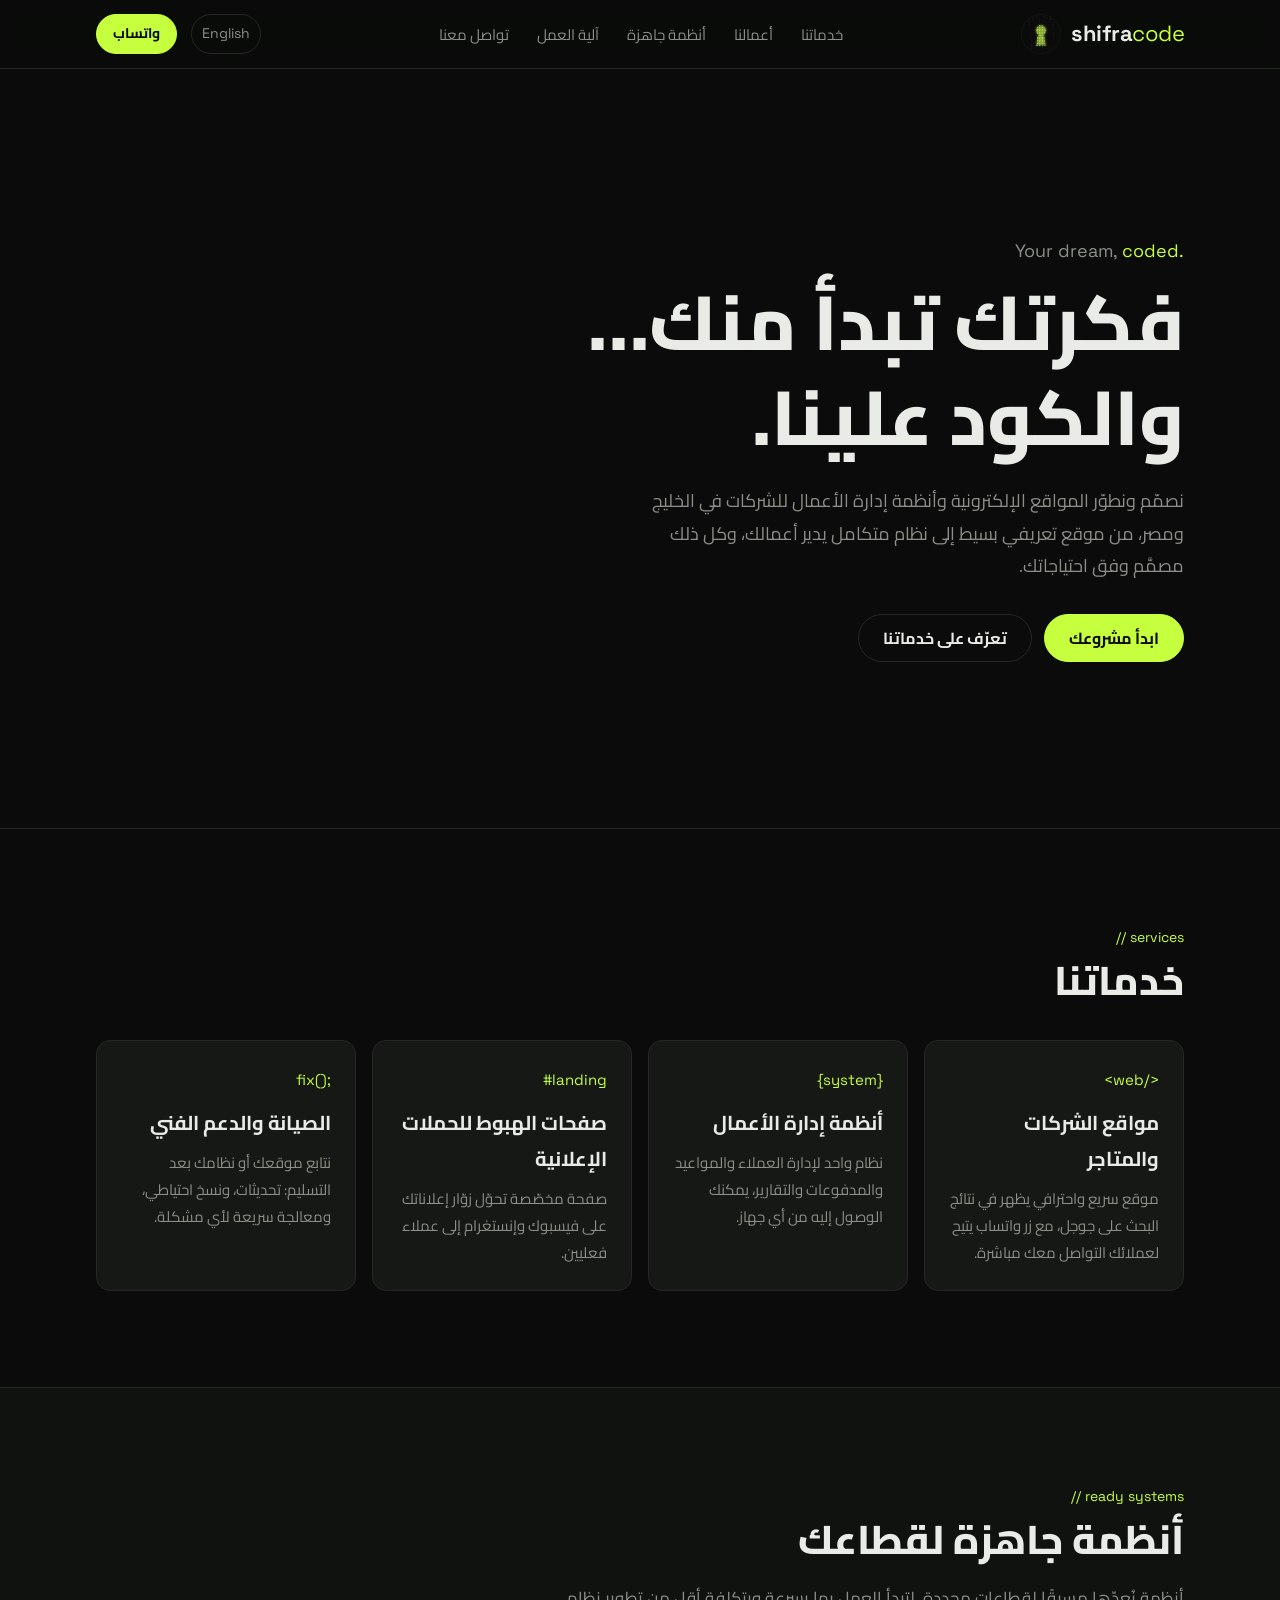
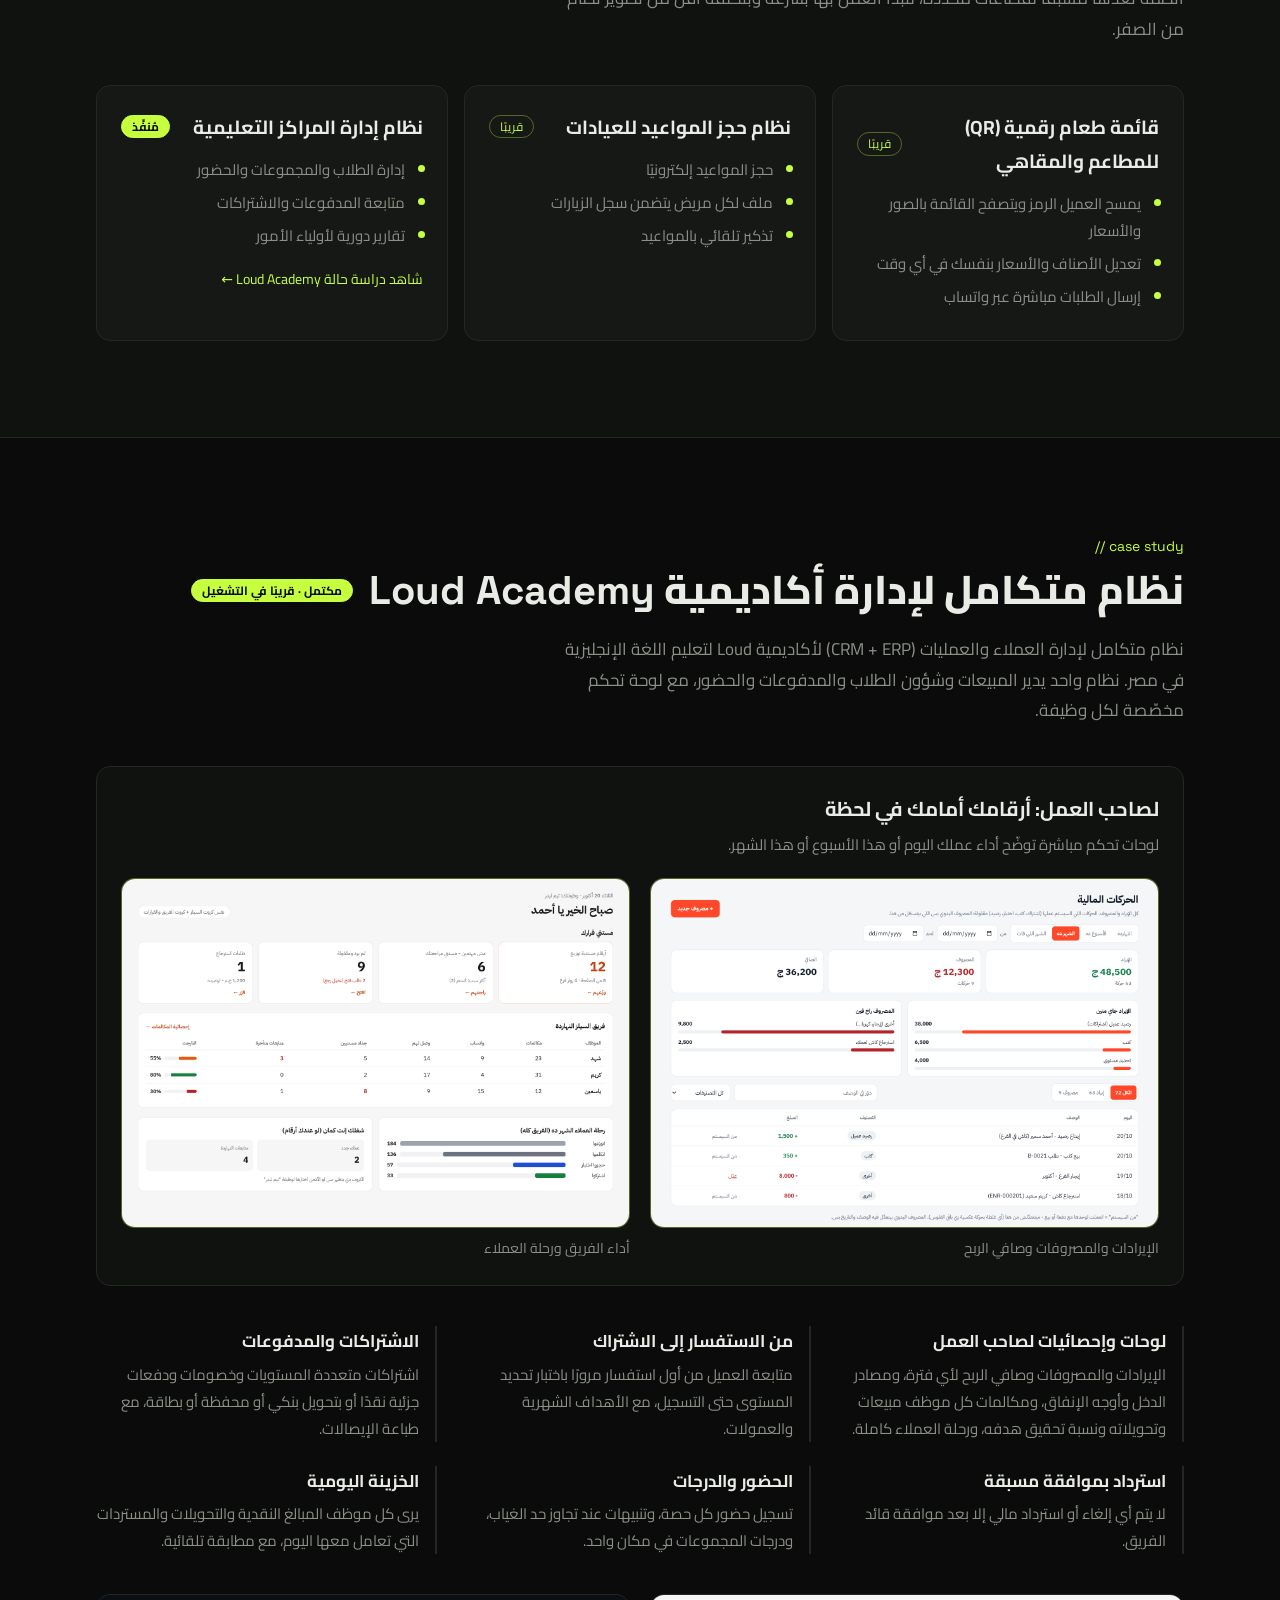
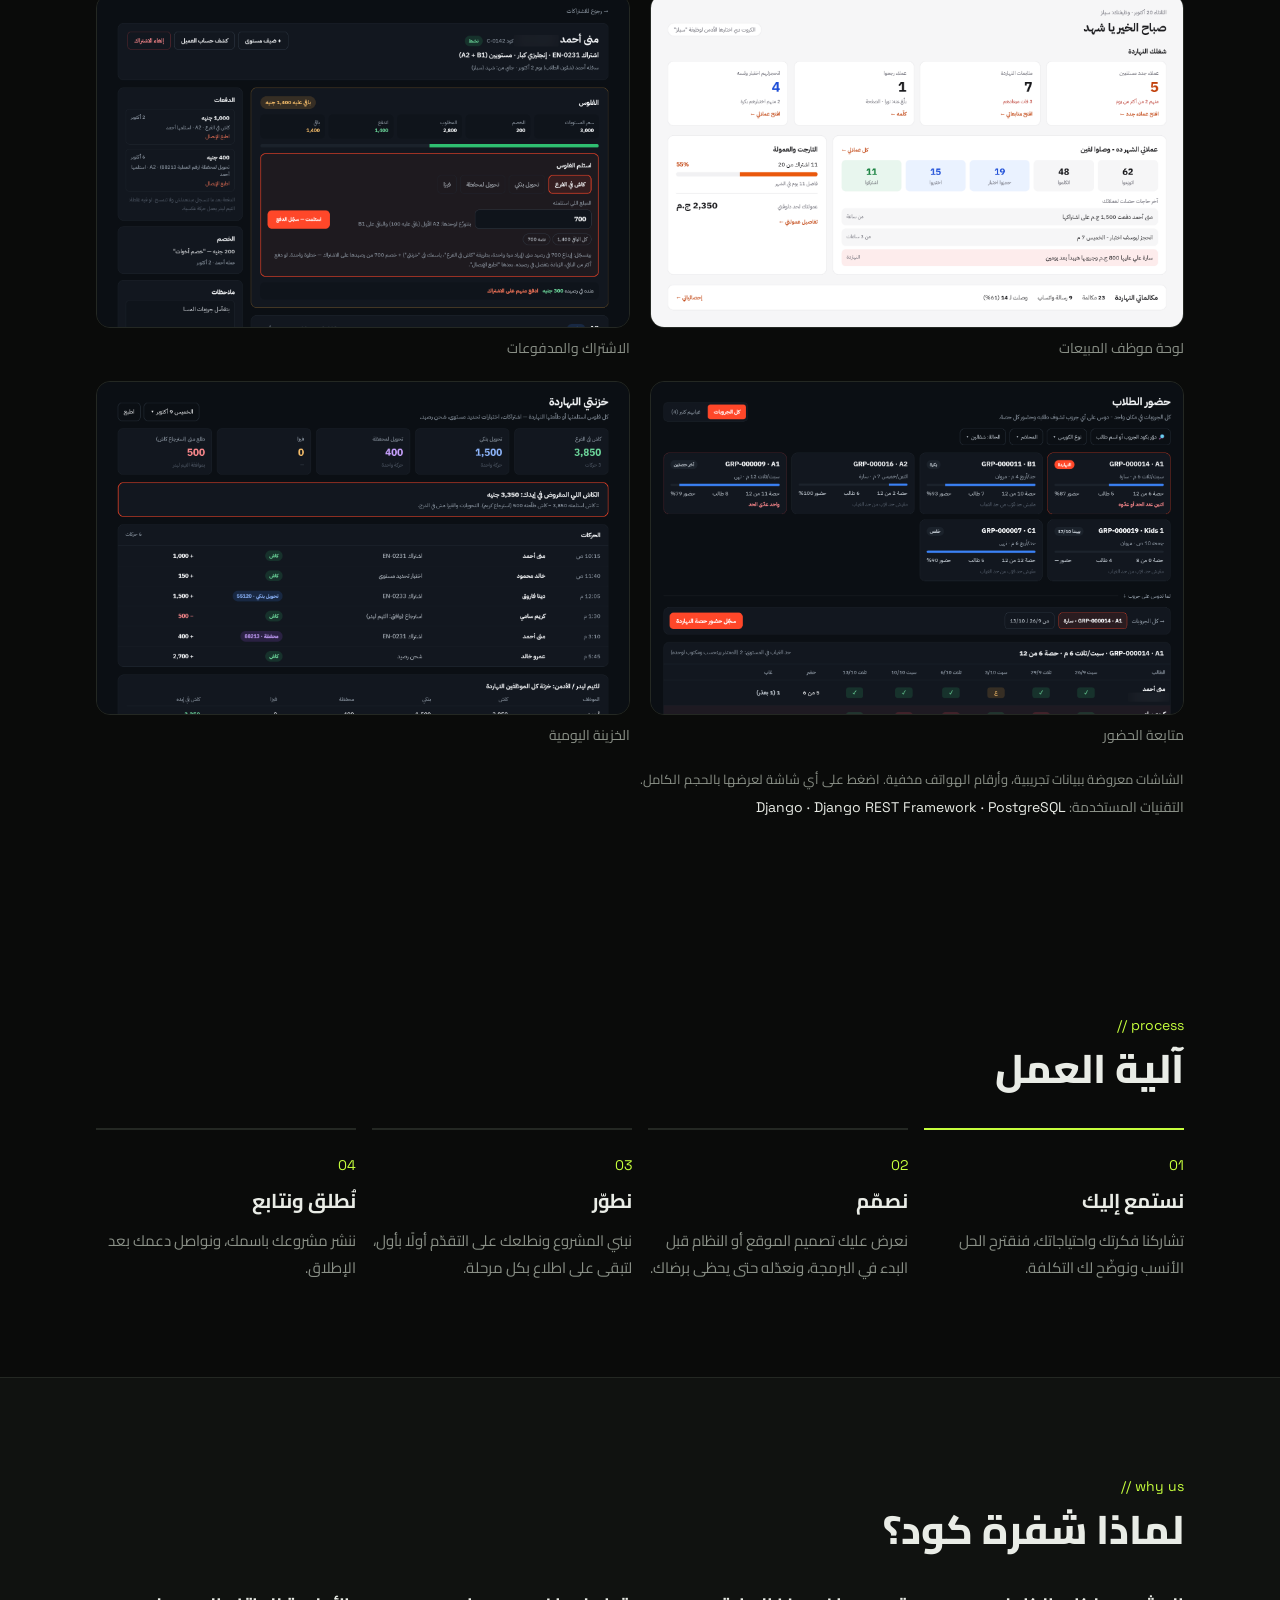
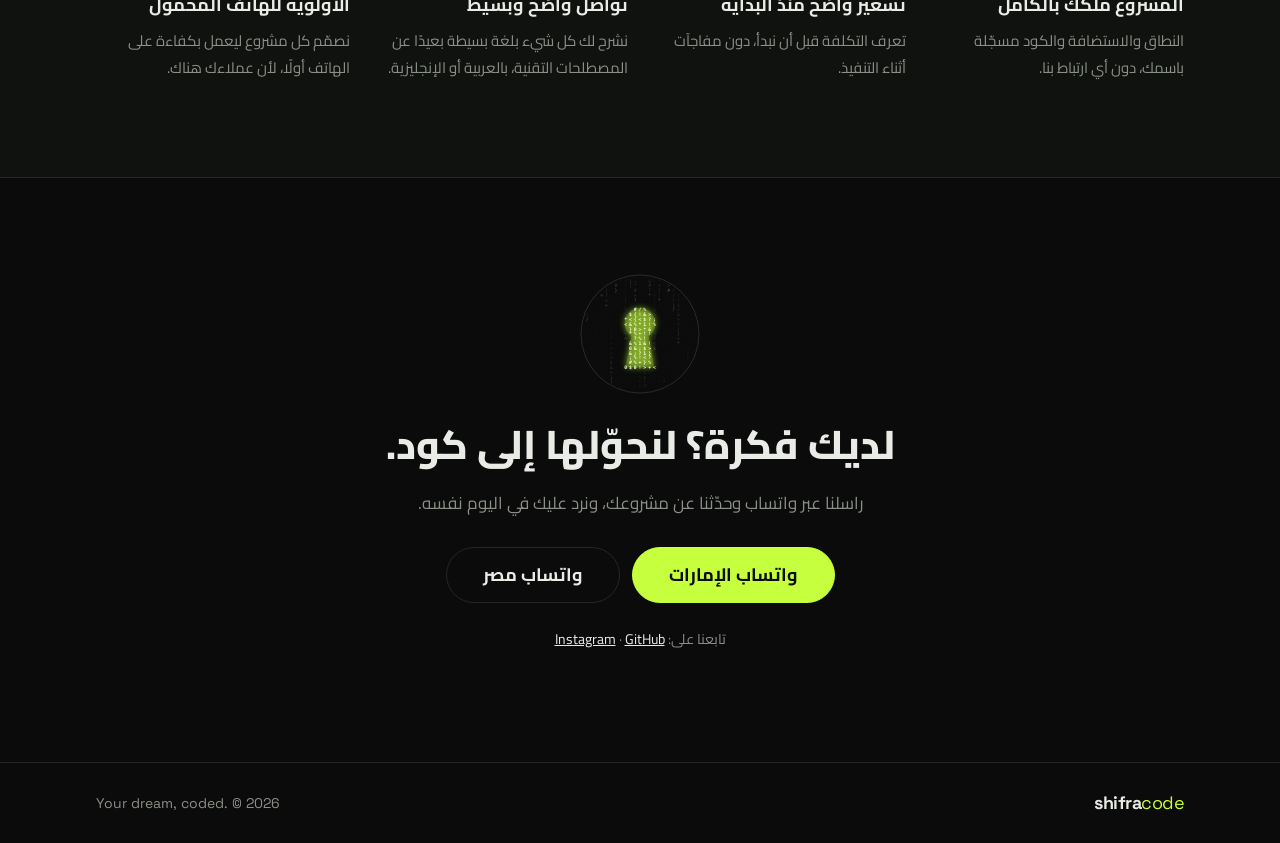
==== ar/index.html @ d81c8a31 "Feature owner dashboards and statistics in the Loud Academy case study Co-Authored-By: Claude Opus 5" ====
<!doctype html>
<html lang="ar" dir="rtl">
<head>
  <meta charset="utf-8">
  <meta name="viewport" content="width=device-width, initial-scale=1">
  <title>ShifraCode | شفرة كود: مواقع وأنظمة لأعمالك</title>
  <meta name="description" content="شفرة كود: نصمّم ونطوّر المواقع الإلكترونية وأنظمة إدارة الأعمال للشركات في الخليج ومصر. Your dream, coded.">
  <meta name="theme-color" content="#0A0B0A">

  <!-- شكل الرابط عند مشاركته على واتساب أو فيسبوك -->
  <meta property="og:title" content="ShifraCode | شفرة كود">
  <meta property="og:description" content="مواقع إلكترونية وأنظمة إدارة لأعمالك. Your dream, coded.">
  <meta property="og:image" content="https://shifracode.github.io/assets/share.png">
  <meta property="og:url" content="https://shifracode.github.io/ar/">
  <meta property="og:type" content="website">
  <meta property="og:locale" content="ar_AR">
  <link rel="alternate" hreflang="en" href="https://shifracode.github.io/">
  <link rel="alternate" hreflang="ar" href="https://shifracode.github.io/ar/">

  <link rel="icon" href="../assets/logo.svg" type="image/svg+xml">
  <link rel="preconnect" href="https://fonts.googleapis.com">
  <link rel="preconnect" href="https://fonts.gstatic.com" crossorigin>
  <link href="https://fonts.googleapis.com/css2?family=Cairo:wght@400;600;700;800&family=Space+Grotesk:wght@400;500;700&display=swap" rel="stylesheet">
  <link rel="stylesheet" href="../style.css">
</head>
<body>

  <!-- ===== الترويسة ===== -->
  <header class="header">
    <div class="container header__inner">
      <a href="./" class="brand" aria-label="الصفحة الرئيسية لشفرة كود">
        <img src="../assets/logo.svg" alt="" width="40" height="40">
        <span class="brand__name"><b>shifra</b><i>code</i></span>
      </a>
      <nav class="nav" aria-label="القائمة الرئيسية">
        <a href="#services">خدماتنا</a>
        <a href="#work">أعمالنا</a>
        <a href="#products">أنظمة جاهزة</a>
        <a href="#process">آلية العمل</a>
        <a href="#contact">تواصل معنا</a>
      </nav>
      <div class="header__actions">
        <a class="lang" href="../" hreflang="en" lang="en">English</a>
        <a class="btn btn--small js-whatsapp" href="#contact">واتساب</a>
      </div>
    </div>
  </header>

  <main id="top">

    <!-- ===== الواجهة ===== -->
    <section class="hero">
      <canvas class="hero__rain" aria-hidden="true"></canvas>
      <div class="container hero__inner">
        <p class="hero__tag" lang="en">Your dream, <span>coded.</span></p>
        <h1 class="hero__title">فكرتك تبدأ منك…<br>والكود علينا.</h1>
        <p class="hero__text">
          نصمّم ونطوّر المواقع الإلكترونية وأنظمة إدارة الأعمال للشركات في الخليج ومصر،
          من موقع تعريفي بسيط إلى نظام متكامل يدير أعمالك، وكل ذلك مصمَّم وفق احتياجاتك.
        </p>
        <div class="hero__actions">
          <a class="btn js-whatsapp" href="#contact">ابدأ مشروعك</a>
          <a class="btn btn--ghost" href="#services">تعرّف على خدماتنا</a>
        </div>
      </div>
    </section>

    <!-- ===== الخدمات ===== -->
    <section class="section" id="services">
      <div class="container">
        <p class="eyebrow" lang="en">// services</p>
        <h2 class="section__title">خدماتنا</h2>
        <div class="cards">
          <article class="card">
            <span class="card__code">&lt;web/&gt;</span>
            <h3>مواقع الشركات والمتاجر</h3>
            <p>موقع سريع واحترافي يظهر في نتائج البحث على جوجل، مع زر واتساب يتيح لعملائك التواصل معك مباشرة.</p>
          </article>
          <article class="card">
            <span class="card__code">{system}</span>
            <h3>أنظمة إدارة الأعمال</h3>
            <p>نظام واحد لإدارة العملاء والمواعيد والمدفوعات والتقارير، يمكنك الوصول إليه من أي جهاز.</p>
          </article>
          <article class="card">
            <span class="card__code">#landing</span>
            <h3>صفحات الهبوط للحملات الإعلانية</h3>
            <p>صفحة مخصّصة تحوّل زوّار إعلاناتك على فيسبوك وإنستغرام إلى عملاء فعليين.</p>
          </article>
          <article class="card">
            <span class="card__code">fix();</span>
            <h3>الصيانة والدعم الفني</h3>
            <p>نتابع موقعك أو نظامك بعد التسليم: تحديثات، ونسخ احتياطي، ومعالجة سريعة لأي مشكلة.</p>
          </article>
        </div>
      </div>
    </section>

    <!-- ===== الأنظمة الجاهزة ===== -->
    <section class="section section--alt" id="products">
      <div class="container">
        <p class="eyebrow" lang="en">// ready systems</p>
        <h2 class="section__title">أنظمة جاهزة لقطاعك</h2>
        <p class="section__lead">أنظمة نُعدّها مسبقًا لقطاعات محددة، لتبدأ العمل بها بسرعة وبتكلفة أقل من تطوير نظام من الصفر.</p>
        <div class="products">
          <article class="product">
            <div class="product__head">
              <h3>قائمة طعام رقمية (QR) للمطاعم والمقاهي</h3>
              <span class="badge">قريبًا</span>
            </div>
            <ul>
              <li>يمسح العميل الرمز ويتصفح القائمة بالصور والأسعار</li>
              <li>تعديل الأصناف والأسعار بنفسك في أي وقت</li>
              <li>إرسال الطلبات مباشرة عبر واتساب</li>
            </ul>
          </article>
          <article class="product">
            <div class="product__head">
              <h3>نظام حجز المواعيد للعيادات</h3>
              <span class="badge">قريبًا</span>
            </div>
            <ul>
              <li>حجز المواعيد إلكترونيًا</li>
              <li>ملف لكل مريض يتضمن سجل الزيارات</li>
              <li>تذكير تلقائي بالمواعيد</li>
            </ul>
          </article>
          <article class="product">
            <div class="product__head">
              <h3>نظام إدارة المراكز التعليمية</h3>
              <span class="badge badge--done">مُنفَّذ</span>
            </div>
            <ul>
              <li>إدارة الطلاب والمجموعات والحضور</li>
              <li>متابعة المدفوعات والاشتراكات</li>
              <li>تقارير دورية لأولياء الأمور</li>
            </ul>
            <a class="product__link" href="#work">شاهد دراسة حالة Loud Academy &larr;</a>
          </article>
        </div>
      </div>
    </section>

    <!-- ===== دراسة حالة: Loud Academy ===== -->
    <section class="section" id="work">
      <div class="container">
        <p class="eyebrow" lang="en">// case study</p>
        <div class="work__head">
          <h2 class="section__title">نظام متكامل لإدارة أكاديمية <span lang="en" dir="ltr">Loud Academy</span></h2>
          <span class="badge badge--done">مكتمل · قريبًا في التشغيل</span>
        </div>
        <p class="section__lead">نظام متكامل لإدارة العملاء والعمليات (CRM + ERP) لأكاديمية Loud لتعليم اللغة الإنجليزية في مصر. نظام واحد يدير المبيعات وشؤون الطلاب والمدفوعات والحضور، مع لوحة تحكم مخصّصة لكل وظيفة.</p>
        <div class="work__featured">
          <h3 class="work__featured-title">لصاحب العمل: أرقامك أمامك في لحظة</h3>
          <p class="work__featured-sub">لوحات تحكم مباشرة توضّح أداء عملك اليوم أو هذا الأسبوع أو هذا الشهر.</p>
          <div class="shots"><figure class="shot shot--feature"><a href="../assets/work/finance.png" target="_blank" rel="noopener"><img src="../assets/work/finance.png" alt="الإيرادات والمصروفات وصافي الربح" loading="lazy" width="1600" height="1400"></a><figcaption>الإيرادات والمصروفات وصافي الربح</figcaption></figure><figure class="shot shot--feature"><a href="../assets/work/team.png" target="_blank" rel="noopener"><img src="../assets/work/team.png" alt="أداء الفريق ورحلة العملاء" loading="lazy" width="1600" height="1400"></a><figcaption>أداء الفريق ورحلة العملاء</figcaption></figure></div>
        </div>
        <ul class="work__feats"><li class="work__feat"><h3>لوحات وإحصائيات لصاحب العمل</h3><p>الإيرادات والمصروفات وصافي الربح لأي فترة، ومصادر الدخل وأوجه الإنفاق، ومكالمات كل موظف مبيعات وتحويلاته ونسبة تحقيق هدفه، ورحلة العملاء كاملة.</p></li><li class="work__feat"><h3>من الاستفسار إلى الاشتراك</h3><p>متابعة العميل من أول استفسار مرورًا باختبار تحديد المستوى حتى التسجيل، مع الأهداف الشهرية والعمولات.</p></li><li class="work__feat"><h3>الاشتراكات والمدفوعات</h3><p>اشتراكات متعددة المستويات وخصومات ودفعات جزئية نقدًا أو بتحويل بنكي أو محفظة أو بطاقة، مع طباعة الإيصالات.</p></li><li class="work__feat"><h3>استرداد بموافقة مسبقة</h3><p>لا يتم أي إلغاء أو استرداد مالي إلا بعد موافقة قائد الفريق.</p></li><li class="work__feat"><h3>الحضور والدرجات</h3><p>تسجيل حضور كل حصة، وتنبيهات عند تجاوز حد الغياب، ودرجات المجموعات في مكان واحد.</p></li><li class="work__feat"><h3>الخزينة اليومية</h3><p>يرى كل موظف المبالغ النقدية والتحويلات والمستردات التي تعامل معها اليوم، مع مطابقة تلقائية.</p></li></ul>
        <div class="shots"><figure class="shot"><a href="../assets/work/sales.png" target="_blank" rel="noopener"><img src="../assets/work/sales.png" alt="لوحة موظف المبيعات" loading="lazy" width="1600" height="1000"></a><figcaption>لوحة موظف المبيعات</figcaption></figure><figure class="shot"><a href="../assets/work/subscription.png" target="_blank" rel="noopener"><img src="../assets/work/subscription.png" alt="الاشتراك والمدفوعات" loading="lazy" width="1600" height="1000"></a><figcaption>الاشتراك والمدفوعات</figcaption></figure><figure class="shot"><a href="../assets/work/attendance.png" target="_blank" rel="noopener"><img src="../assets/work/attendance.png" alt="متابعة الحضور" loading="lazy" width="1600" height="1000"></a><figcaption>متابعة الحضور</figcaption></figure><figure class="shot"><a href="../assets/work/cashbox.png" target="_blank" rel="noopener"><img src="../assets/work/cashbox.png" alt="الخزينة اليومية" loading="lazy" width="1600" height="1000"></a><figcaption>الخزينة اليومية</figcaption></figure></div>
        <p class="work__note">الشاشات معروضة ببيانات تجريبية، وأرقام الهواتف مخفية. اضغط على أي شاشة لعرضها بالحجم الكامل.</p>
        <p class="work__stack"><span>التقنيات المستخدمة:</span> <span lang="en" dir="ltr">Django · Django REST Framework · PostgreSQL</span></p>
      </div>
    </section>

    <!-- ===== آلية العمل ===== -->
    <section class="section" id="process">
      <div class="container">
        <p class="eyebrow" lang="en">// process</p>
        <h2 class="section__title">آلية العمل</h2>
        <ol class="steps">
          <li class="step">
            <span class="step__num">01</span>
            <h3>نستمع إليك</h3>
            <p>تشاركنا فكرتك واحتياجاتك، فنقترح الحل الأنسب ونوضّح لك التكلفة.</p>
          </li>
          <li class="step">
            <span class="step__num">02</span>
            <h3>نصمّم</h3>
            <p>نعرض عليك تصميم الموقع أو النظام قبل البدء في البرمجة، ونعدّله حتى يحظى برضاك.</p>
          </li>
          <li class="step">
            <span class="step__num">03</span>
            <h3>نطوّر</h3>
            <p>نبني المشروع ونطلعك على التقدّم أولًا بأول، لتبقى على اطلاع بكل مرحلة.</p>
          </li>
          <li class="step">
            <span class="step__num">04</span>
            <h3>نُطلق ونتابع</h3>
            <p>ننشر مشروعك باسمك، ونواصل دعمك بعد الإطلاق.</p>
          </li>
        </ol>
      </div>
    </section>

    <!-- ===== لماذا نحن ===== -->
    <section class="section section--alt">
      <div class="container">
        <p class="eyebrow" lang="en">// why us</p>
        <h2 class="section__title">لماذا شفرة كود؟</h2>
        <div class="why">
          <div class="why__item">
            <h3>المشروع ملكك بالكامل</h3>
            <p>النطاق والاستضافة والكود مسجّلة باسمك، دون أي ارتباط بنا.</p>
          </div>
          <div class="why__item">
            <h3>تسعير واضح منذ البداية</h3>
            <p>تعرف التكلفة قبل أن نبدأ، دون مفاجآت أثناء التنفيذ.</p>
          </div>
          <div class="why__item">
            <h3>تواصل واضح وبسيط</h3>
            <p>نشرح لك كل شيء بلغة بسيطة بعيدًا عن المصطلحات التقنية، بالعربية أو الإنجليزية.</p>
          </div>
          <div class="why__item">
            <h3>الأولوية للهاتف المحمول</h3>
            <p>نصمّم كل مشروع ليعمل بكفاءة على الهاتف أولًا، لأن عملاءك هناك.</p>
          </div>
        </div>
      </div>
    </section>

    <!-- ===== التواصل ===== -->
    <section class="section contact" id="contact">
      <div class="container contact__inner">
        <img class="contact__logo" src="../assets/logo.svg" alt="" width="120" height="120">
        <h2 class="section__title">لديك فكرة؟ لنحوّلها إلى كود.</h2>
        <p class="section__lead">راسلنا عبر واتساب وحدّثنا عن مشروعك، ونرد عليك في اليوم نفسه.</p>
        <div class="contact__buttons">
          <a class="btn btn--big js-whatsapp" data-wa="ae" href="#contact">واتساب الإمارات</a>
          <a class="btn btn--big btn--ghost js-whatsapp" data-wa="eg" href="#contact">واتساب مصر</a>
        </div>
        <p class="contact__note">
          تابعنا على: <a href="https://www.instagram.com/shifracode" target="_blank" rel="noopener">Instagram</a>
          · <a href="https://github.com/shifracode" target="_blank" rel="noopener">GitHub</a>
        </p>
      </div>
    </section>

  </main>

  <footer class="footer">
    <div class="container footer__inner">
      <span class="brand__name brand__name--small"><b>shifra</b><i>code</i></span>
      <span lang="en" dir="ltr">Your dream, coded. © <span id="year">2026</span></span>
    </div>
  </footer>

  <script src="../script.js"></script>
</body>
</html>
---- style.css ----
/* =========================================
   ShifraCode: ألوان البراند
   غيّر أي لون هنا، وهيتغير في الموقع كله
   ========================================= */
:root {
  --bg: #0A0B0A;        /* الخلفية (فحمي) */
  --bg-alt: #101210;    /* خلفية الأقسام التانية */
  --card: #151815;      /* خلفية الكروت */
  --line: #242823;      /* الخطوط الفاصلة */
  --lime: #C6FF3D;      /* الليموني: استخدمه قليل */
  --lime-soft: #F3FFD2; /* ليموني فاتح */
  --rain: #5B615A;      /* لون الكود اللي نازل */
  --text: #E9ECE6;      /* النص الأساسي */
  --muted: #8A9087;     /* النص الثانوي */

  --font-ar: "Cairo", system-ui, sans-serif;
  --font-en: "Space Grotesk", system-ui, sans-serif;
  --radius: 14px;
}

* { box-sizing: border-box; }

html { scroll-behavior: smooth; }
section[id] { scroll-margin-top: 72px; } /* علشان الهيدر ما يغطيش عنوان القسم */

body {
  margin: 0;
  background: var(--bg);
  color: var(--text);
  font-family: var(--font-ar);
  line-height: 1.8;
  -webkit-font-smoothing: antialiased;
}

img { max-width: 100%; display: block; }
a { color: inherit; }

[lang="en"] { font-family: var(--font-en); }
[lang="ar"] { font-family: var(--font-ar); }
html[lang="en"] body { font-family: var(--font-en); line-height: 1.65; }
html[lang="en"] .hero__title { letter-spacing: -1.5px; line-height: 1.1; }

.container {
  width: 100%;
  max-width: 1120px;
  margin: 0 auto;
  padding: 0 16px;
}

/* ===== الأزرار ===== */
.btn {
  display: inline-flex;
  align-items: center;
  justify-content: center;
  min-height: 48px;
  padding: 0 24px;
  border-radius: 999px;
  background: var(--lime);
  color: #0A0B0A;
  font-weight: 700;
  text-decoration: none;
  border: 1px solid var(--lime);
  white-space: nowrap;
  transition: transform .15s ease, box-shadow .15s ease;
}
.btn:hover { transform: translateY(-2px); box-shadow: 0 8px 24px rgba(198, 255, 61, .18); }
.btn:focus-visible { outline: 2px solid var(--lime-soft); outline-offset: 3px; }
.btn--ghost { background: transparent; color: var(--text); border-color: var(--line); }
.btn--ghost:hover { border-color: var(--muted); box-shadow: none; }
.btn--small { min-height: 40px; padding: 0 16px; font-size: 14px; }
.btn--big { min-height: 56px; padding: 0 36px; font-size: 18px; }

/* ===== الهيدر ===== */
.header {
  position: sticky;
  top: 0;
  z-index: 10;
  background: rgba(10, 11, 10, .82);
  backdrop-filter: blur(10px);
  border-bottom: 1px solid var(--line);
}
.header__inner {
  display: flex;
  align-items: center;
  justify-content: space-between;
  gap: 16px;
  min-height: 68px;
}
.brand { display: flex; align-items: center; gap: 10px; text-decoration: none; direction: ltr; }
.brand img { width: 40px; height: 40px; }
.brand__name { font-family: var(--font-en); font-size: 22px; letter-spacing: -.5px; direction: ltr; }
.brand__name b { font-weight: 700; color: var(--text); }
.brand__name i { font-style: normal; color: var(--lime); }
.brand__name--small { font-size: 18px; }

.nav { display: flex; gap: 28px; }
.header__actions { display: flex; align-items: center; gap: 14px; }
.lang { color: var(--muted); text-decoration: none; font-size: 14px; padding: 6px 10px; border: 1px solid var(--line); border-radius: 999px; }
.lang:hover { color: var(--text); border-color: var(--muted); }
.nav a { color: var(--muted); text-decoration: none; font-size: 15px; }
.nav a:hover { color: var(--text); }

/* ===== الواجهة ===== */
.hero {
  position: relative;
  overflow: hidden;
  min-height: min(calc(100vh - 68px), 760px);
  display: flex;
  align-items: center;
  border-bottom: 1px solid var(--line);
}
.hero__rain {
  position: absolute;
  inset: 0;
  width: 100%;
  height: 100%;
}
.hero::after { /* تعتيم من الأطراف علشان الكلام يبان */
  content: "";
  position: absolute;
  inset: 0;
  /* بيغمّق ناحية الكلام: يمين في العربي، وشمال في الإنجليزي */
  background: linear-gradient(to left, rgba(10,11,10,.9) 0%, rgba(10,11,10,.6) 45%, rgba(10,11,10,.15) 100%);
}
[dir="ltr"] .hero::after {
  background: linear-gradient(to right, rgba(10,11,10,.9) 0%, rgba(10,11,10,.6) 45%, rgba(10,11,10,.15) 100%);
  pointer-events: none;
}
.hero__inner { position: relative; z-index: 1; padding-top: 64px; padding-bottom: 64px; }
.hero__tag { font-size: 18px; color: var(--muted); margin: 0 0 8px; font-family: var(--font-en); direction: ltr; text-align: start; }
[dir="rtl"] .hero__tag { text-align: right; }
.hero__tag span { color: var(--lime); }
.hero__title {
  font-size: clamp(38px, 7vw, 76px);
  line-height: 1.25;
  font-weight: 800;
  margin: 0 0 20px;
}
.hero__text { max-width: 560px; color: var(--muted); font-size: 18px; margin: 0 0 32px; }
.hero__actions { display: flex; flex-wrap: wrap; gap: 12px; }

/* ===== الأقسام ===== */
.section { padding: 96px 0; }
.section--alt { background: var(--bg-alt); border-top: 1px solid var(--line); border-bottom: 1px solid var(--line); }
.eyebrow { color: var(--lime); font-size: 14px; margin: 0 0 4px; font-family: var(--font-en); text-align: start; }
[dir="rtl"] .eyebrow { direction: ltr; text-align: right; }
.section__title { font-size: clamp(28px, 4vw, 40px); line-height: 1.35; margin: 0 0 16px; font-weight: 800; }
.section__lead { color: var(--muted); max-width: 620px; margin: 0 0 40px; font-size: 17px; }

/* كروت الخدمات */
.cards {
  display: grid;
  grid-template-columns: repeat(auto-fit, minmax(240px, 1fr));
  gap: 16px;
  margin-top: 32px;
}
.card {
  background: var(--card);
  border: 1px solid var(--line);
  border-radius: var(--radius);
  padding: 24px;
  transition: border-color .2s ease;
}
.card:hover { border-color: #3a4038; }
.card__code { display: inline-block; color: var(--lime); font-size: 15px; margin-bottom: 12px; direction: ltr; font-family: var(--font-en); }
.card h3 { margin: 0 0 8px; font-size: 20px; }
.card p { margin: 0; color: var(--muted); font-size: 15px; }

/* الأنظمة الجاهزة */
.products {
  display: grid;
  grid-template-columns: repeat(auto-fit, minmax(280px, 1fr));
  gap: 16px;
}
.product {
  background: var(--card);
  border: 1px solid var(--line);
  border-radius: var(--radius);
  padding: 24px;
}
.product__head { display: flex; align-items: center; justify-content: space-between; gap: 12px; margin-bottom: 12px; }
.product h3 { margin: 0; font-size: 19px; }
.badge {
  flex-shrink: 0;
  font-size: 12px;
  color: var(--lime);
  border: 1px solid rgba(198, 255, 61, .35);
  border-radius: 999px;
  padding: 0 10px;
}
.product ul { margin: 0; padding: 0; padding-inline-start: 18px; color: var(--muted); font-size: 15px; }
.product li { margin-bottom: 6px; }
.product li::marker { color: var(--lime); }

/* الخطوات */
.steps {
  list-style: none;
  padding: 0;
  margin: 32px 0 0;
  display: grid;
  grid-template-columns: repeat(auto-fit, minmax(220px, 1fr));
  gap: 16px;
}
.step { border-top: 2px solid var(--line); padding-top: 20px; }
.step:first-child { border-top-color: var(--lime); }
.step__num { color: var(--lime); font-size: 14px; font-family: var(--font-en); }
.step h3 { margin: 4px 0 8px; font-size: 20px; }
.step p { margin: 0; color: var(--muted); font-size: 15px; }

/* ليه إحنا */
.why {
  display: grid;
  grid-template-columns: repeat(auto-fit, minmax(220px, 1fr));
  gap: 32px 24px;
  margin-top: 32px;
}
.why__item h3 { margin: 0 0 6px; font-size: 18px; }
.why__item p { margin: 0; color: var(--muted); font-size: 15px; }

/* التواصل */
.contact { text-align: center; }
.contact__inner { display: flex; flex-direction: column; align-items: center; }
.contact__logo { width: 120px; height: 120px; margin-bottom: 24px; }
.contact .section__lead { margin-left: auto; margin-right: auto; margin-bottom: 28px; }
.contact__buttons { display: flex; flex-wrap: wrap; justify-content: center; gap: 12px; }
.contact__note { color: var(--muted); font-size: 14px; margin-top: 24px; }
.contact__note a { color: var(--text); }

/* الفوتر */
.footer { border-top: 1px solid var(--line); padding: 24px 0; color: var(--muted); font-size: 14px; }
.footer__inner { display: flex; align-items: center; justify-content: space-between; gap: 12px; flex-wrap: wrap; }

/* ===== دراسة الحالة (أعمالنا) ===== */
.badge--done { color: var(--bg); background: var(--lime); border-color: var(--lime); font-weight: 700; }
.product__link { display: inline-block; margin-top: 12px; color: var(--lime); font-size: 14px; text-decoration: none; }
.product__link:hover { text-decoration: underline; }
.work__head { display: flex; align-items: center; flex-wrap: wrap; gap: 8px 16px; margin-bottom: 16px; }
.work__head .section__title { margin: 0; }
.work__feats {
  list-style: none;
  padding: 0;
  margin: 0 0 40px;
  display: grid;
  grid-template-columns: repeat(auto-fit, minmax(260px, 1fr));
  gap: 24px 32px;
}
.work__feat { border-inline-start: 2px solid var(--line); padding-inline-start: 16px; }
.work__feat h3 { margin: 0 0 4px; font-size: 17px; }
.work__feat p { margin: 0; color: var(--muted); font-size: 15px; }
.shots { display: grid; grid-template-columns: repeat(2, 1fr); gap: 20px; }
@media (max-width: 760px) { .shots { grid-template-columns: 1fr; } }
.shot { margin: 0; }
.shot a {
  display: block;
  aspect-ratio: 16 / 10;
  overflow: hidden;
  border: 1px solid var(--line);
  border-radius: var(--radius);
  background: var(--card);
}
.shot img { width: 100%; height: 100%; object-fit: cover; object-position: top center; transition: transform .3s ease; }
.shot a:hover img { transform: scale(1.03); }
.shot a:focus-visible { outline: 2px solid var(--lime); outline-offset: 3px; }
.shot figcaption { color: var(--muted); font-size: 14px; margin-top: 8px; }
.work__featured {
  background: var(--bg-alt);
  border: 1px solid var(--line);
  border-radius: var(--radius);
  padding: 24px;
  margin-bottom: 40px;
}
.work__featured-title { margin: 0 0 4px; font-size: 20px; }
.work__featured-sub { margin: 0 0 20px; color: var(--muted); font-size: 15px; }
.shot--feature a { aspect-ratio: 16 / 11; border-color: rgba(198, 255, 61, .35); }
@media (max-width: 760px) { .work__featured { padding: 16px; } }
.work__note { color: var(--muted); font-size: 13px; margin: 20px 0 4px; }
.work__stack { font-size: 14px; margin: 0; }
.work__stack span:first-child { color: var(--muted); }
@media (prefers-reduced-motion: reduce) { .shot img { transition: none; } }

/* ===== الموبايل ===== */
@media (max-width: 760px) {
  .nav { display: none; }
  .header__actions { gap: 8px; }
  .section { padding: 72px 0; }
  .hero { min-height: auto; }
  .hero::after, [dir="ltr"] .hero::after { background: rgba(10, 11, 10, .8); } /* الكلام واخد العرض كله، فنعتّم الخلفية كلها */
  .hero__inner { padding-top: 72px; padding-bottom: 72px; }
  .hero__text { font-size: 16px; }
  .brand__name { font-size: 20px; }
}

/* لو المستخدم مشغّل "تقليل الحركة" */
@media (prefers-reduced-motion: reduce) {
  html { scroll-behavior: auto; }
  .btn { transition: none; }
}
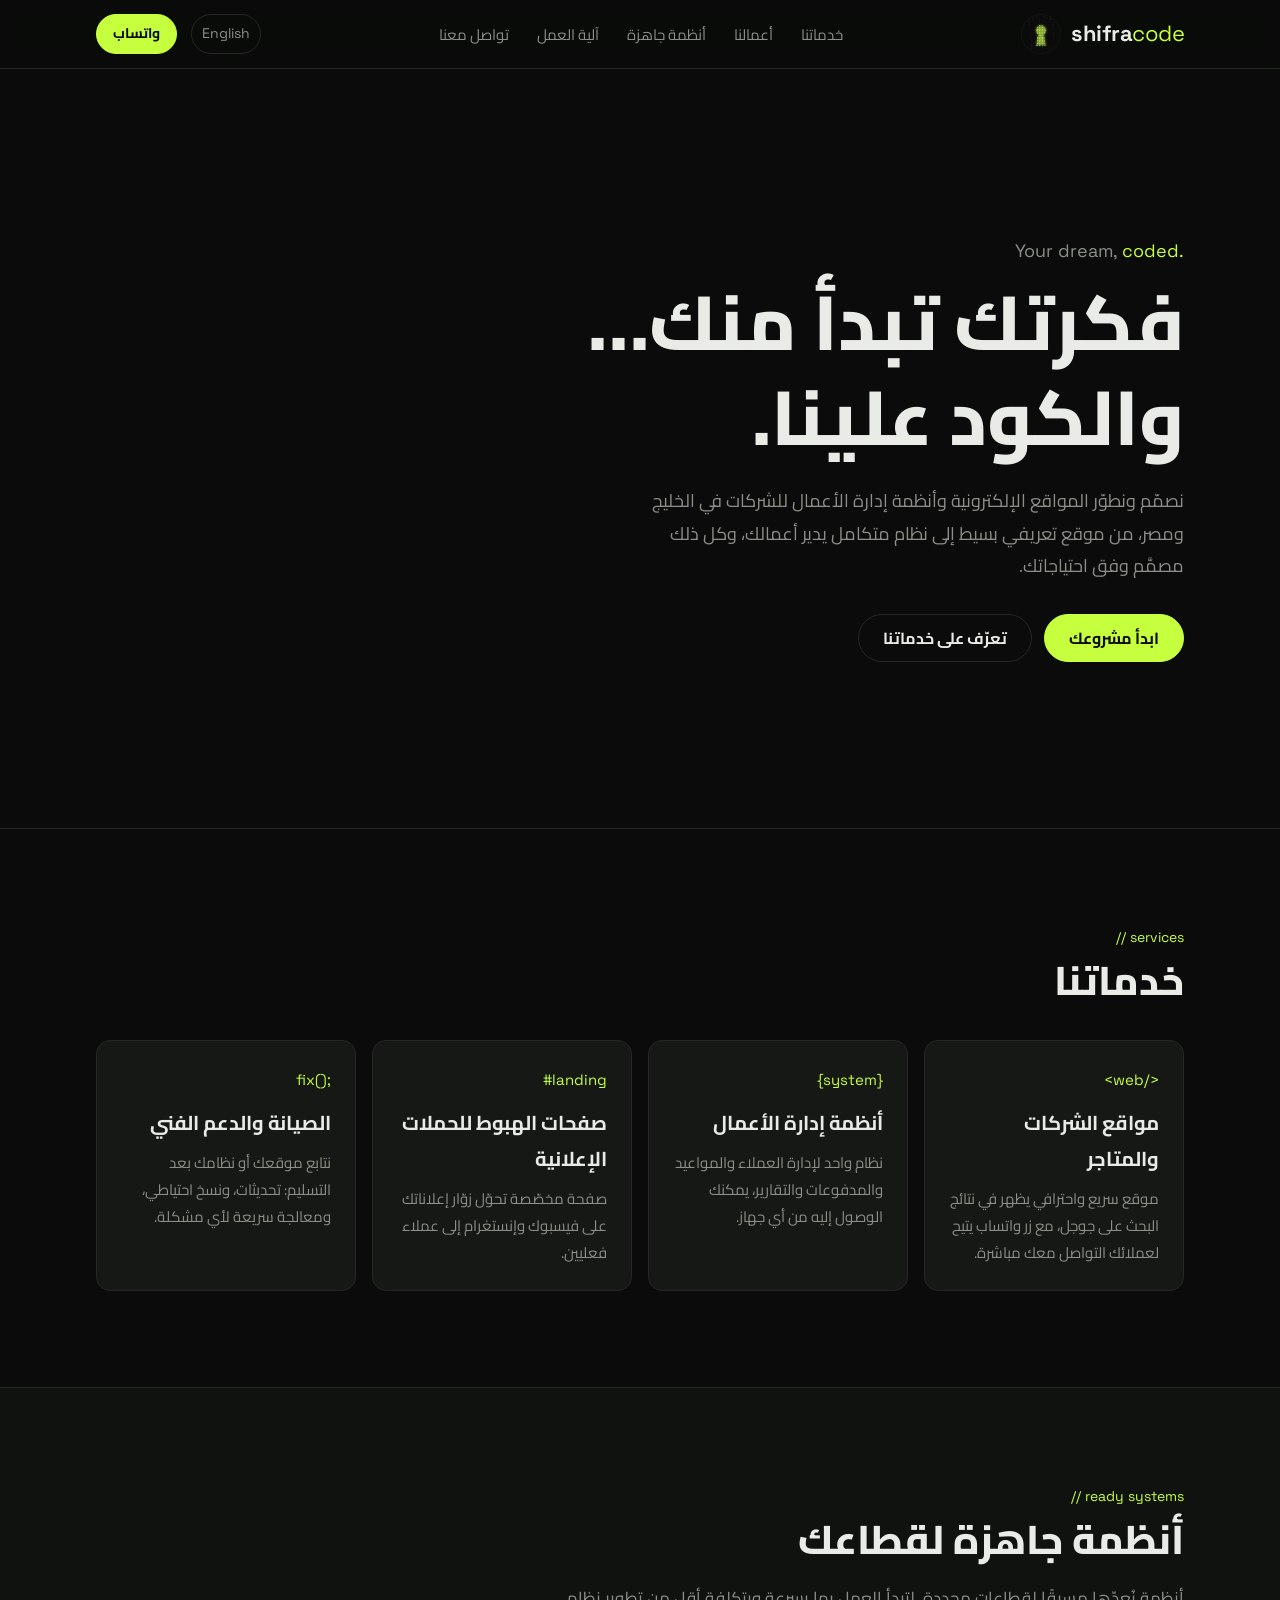
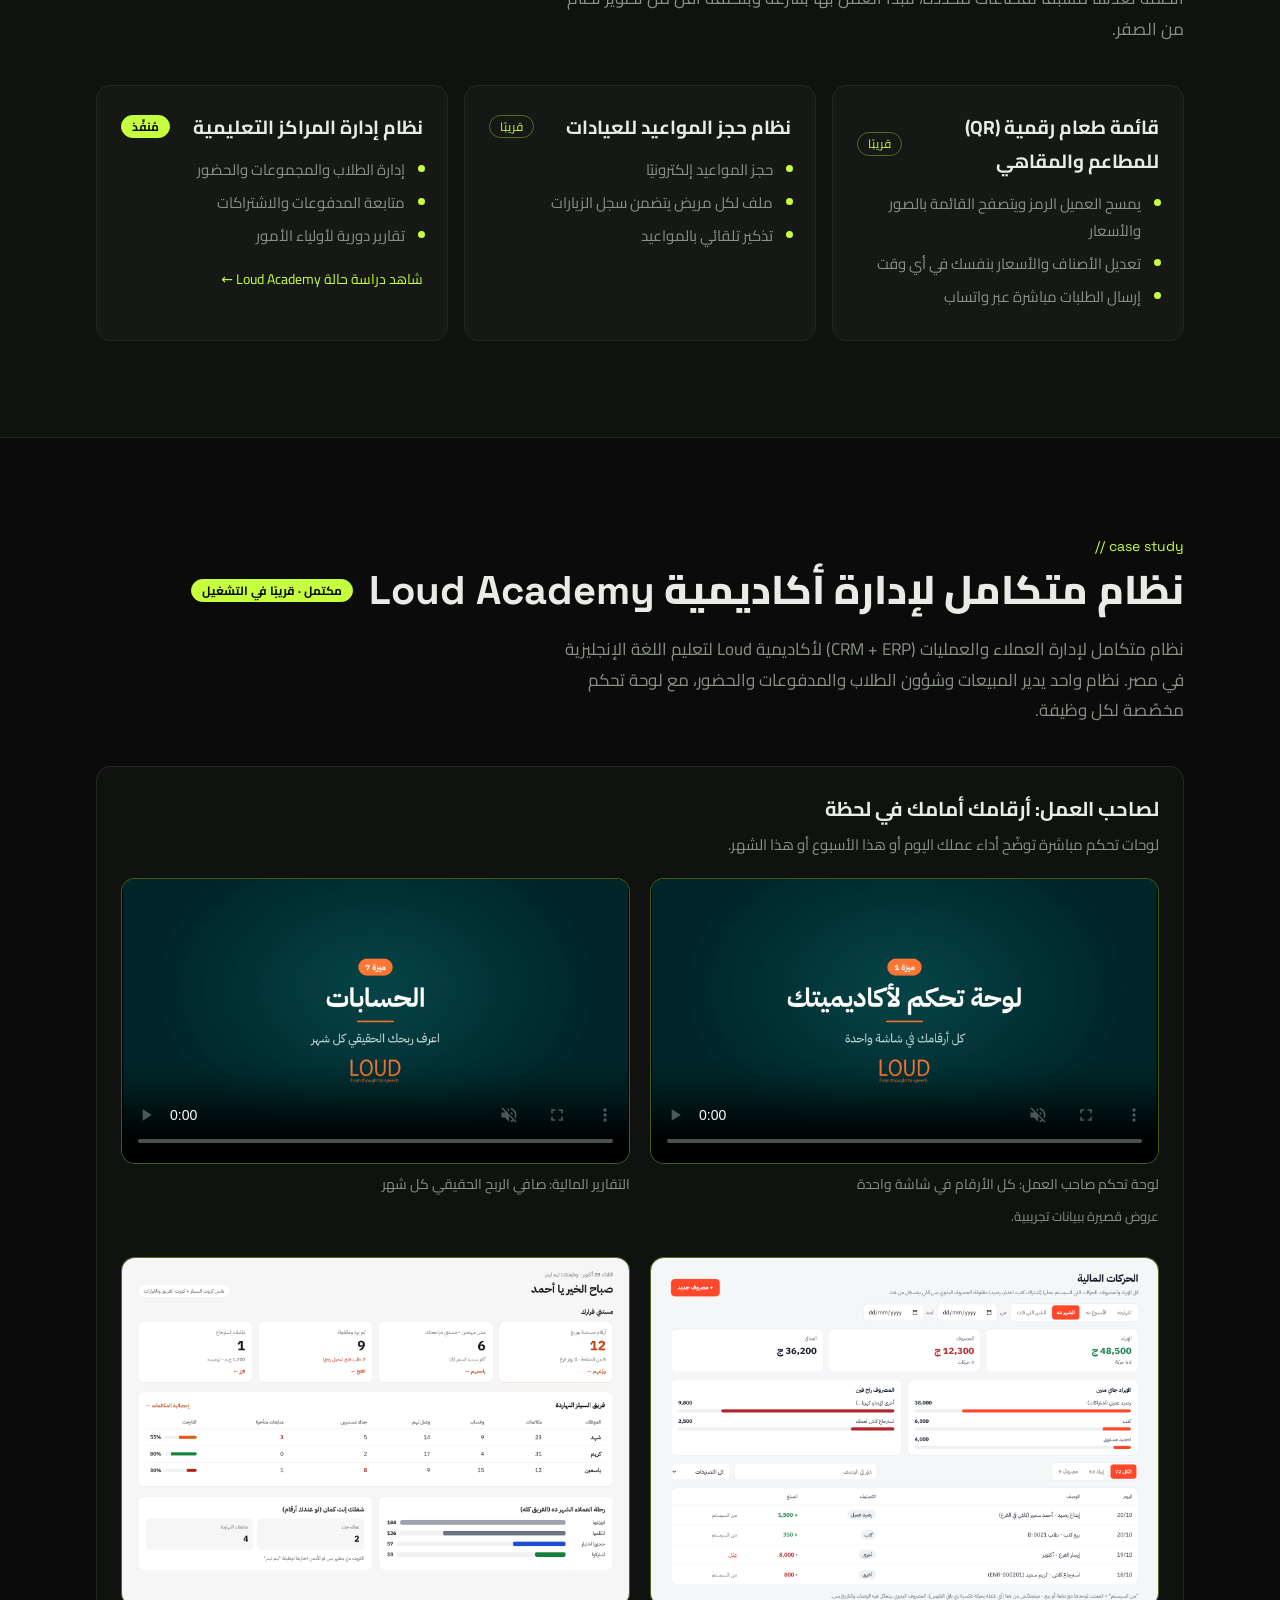
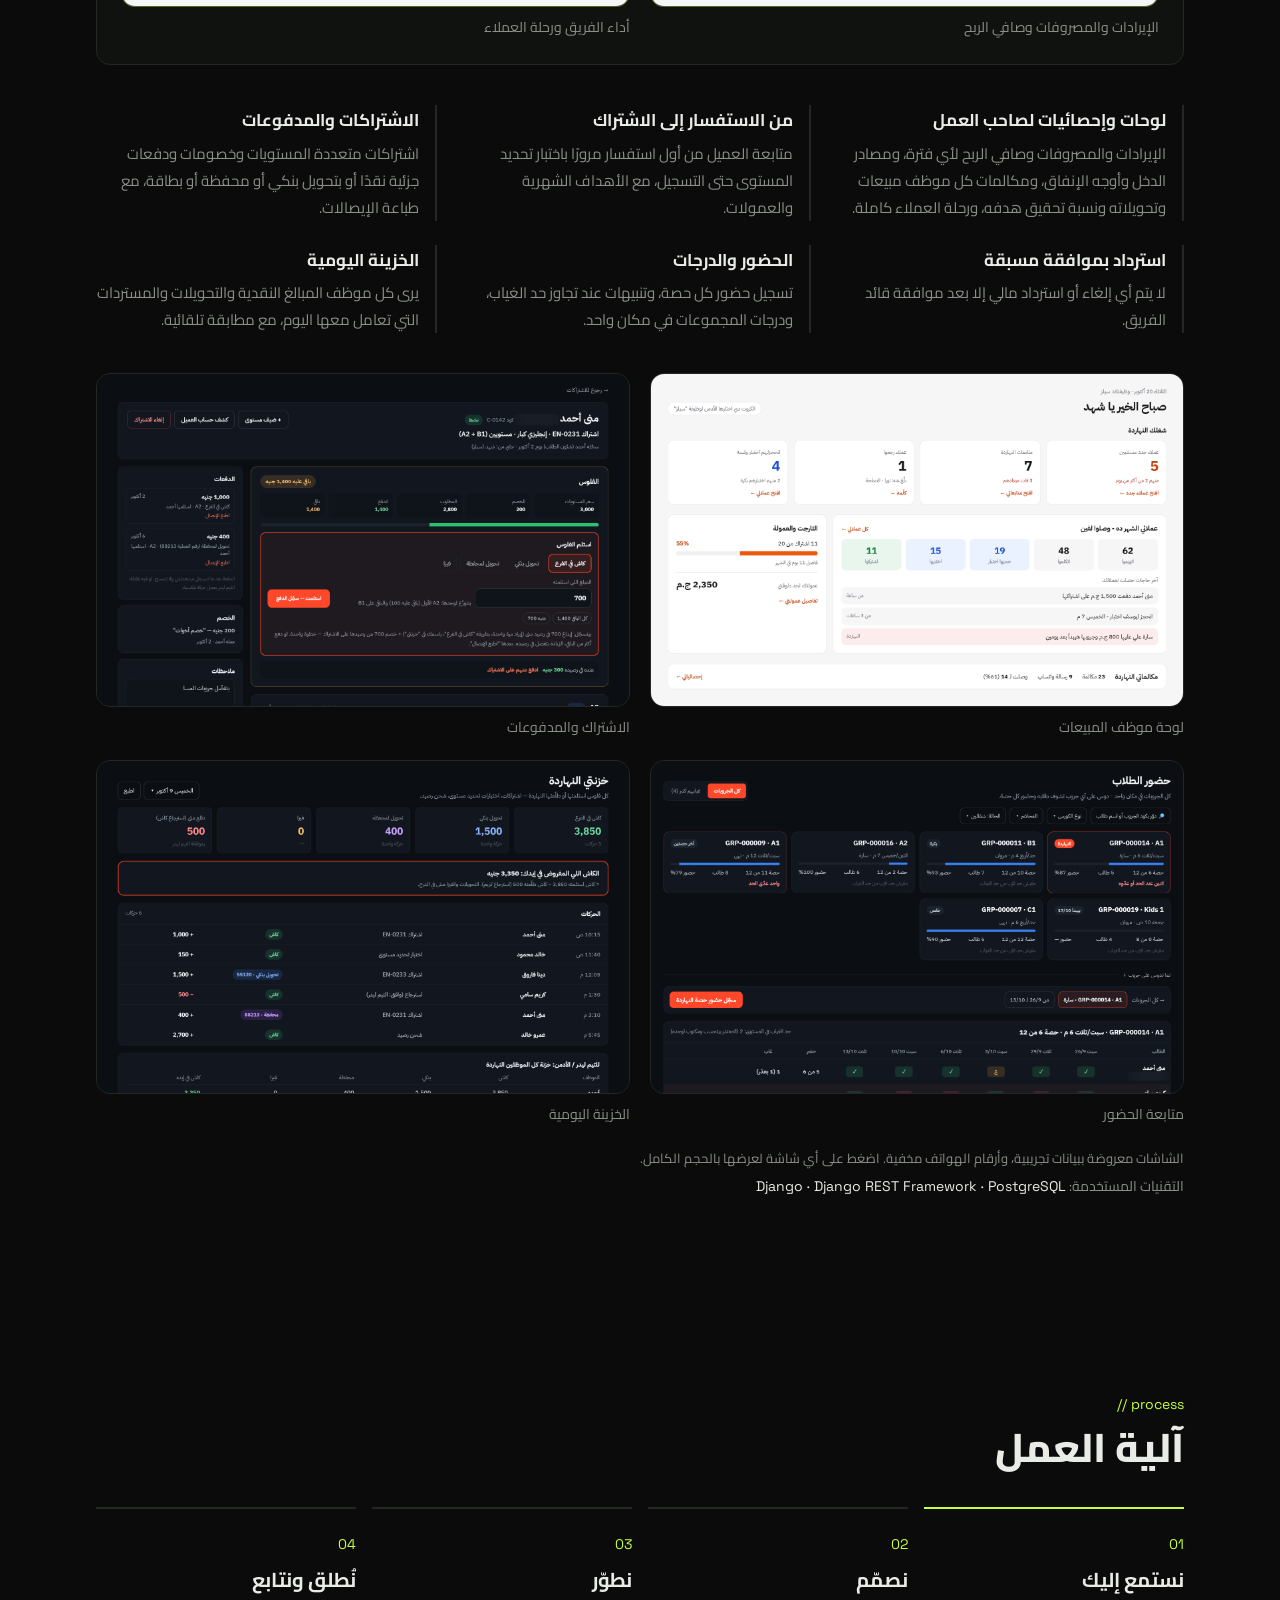
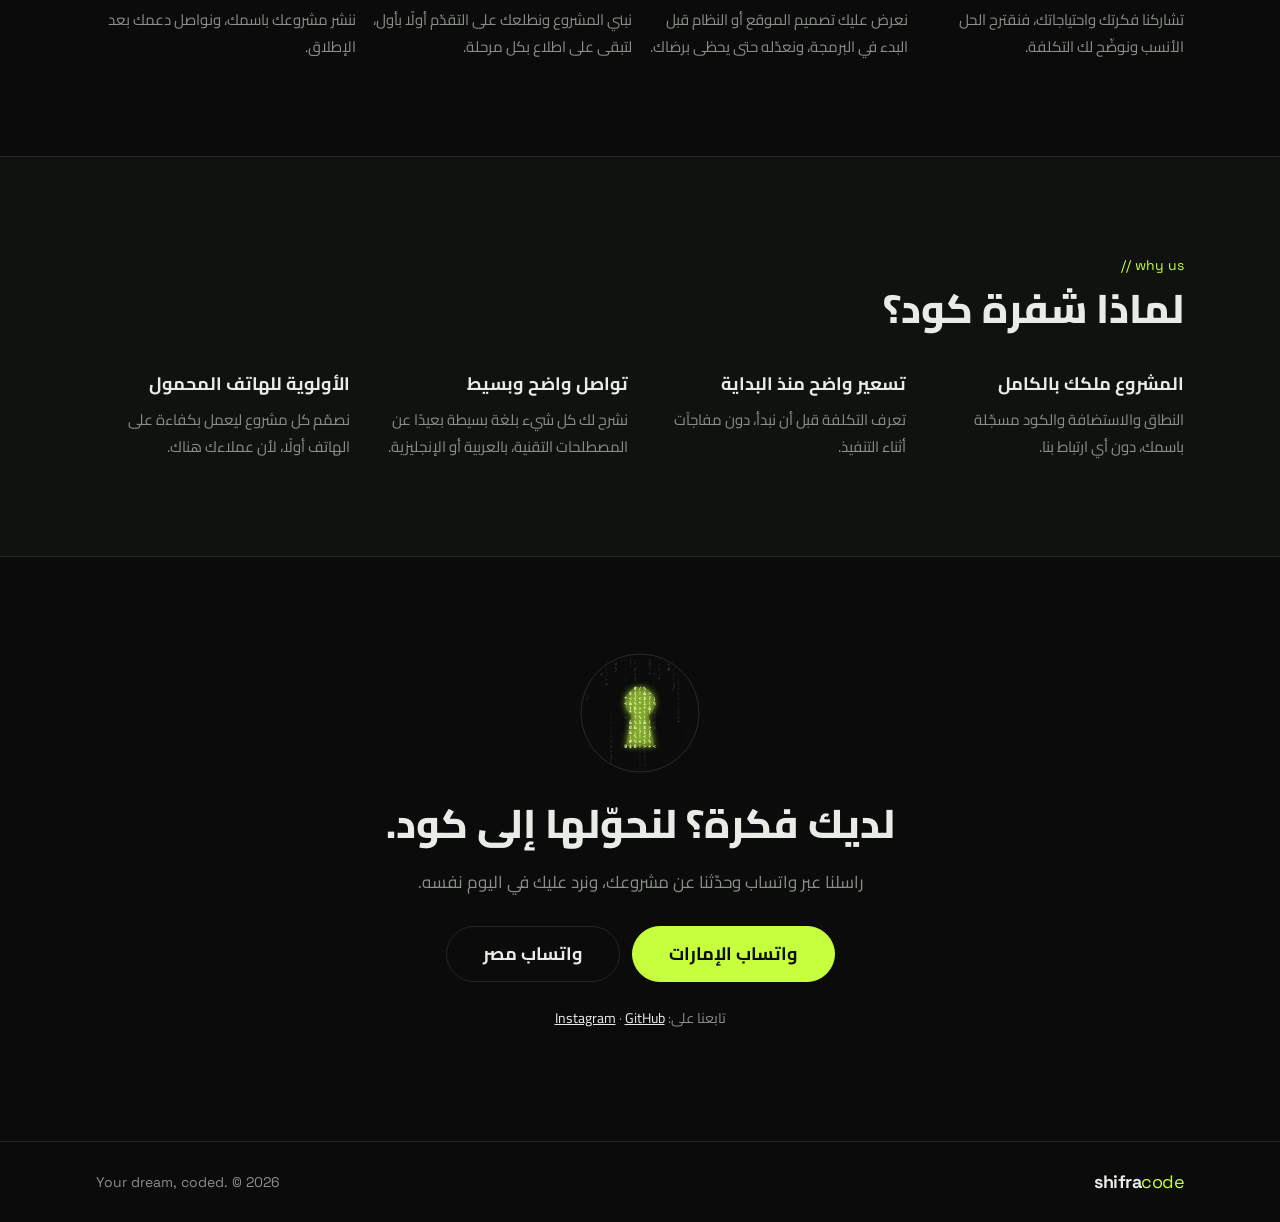
==== commit 68e5f7f7: "Add Loud Academy dashboard and finance demo videos Co-Authored-By: Claude Opus 5.5 <noreply@anthropi" ====
--- a/ar/index.html
+++ b/ar/index.html
@@ -152,6 +152,17 @@
         <div class="work__featured">
           <h3 class="work__featured-title">لصاحب العمل: أرقامك أمامك في لحظة</h3>
           <p class="work__featured-sub">لوحات تحكم مباشرة توضّح أداء عملك اليوم أو هذا الأسبوع أو هذا الشهر.</p>
+          <div class="demos">
+            <figure class="demo">
+              <video class="demo__video" src="../assets/work/loud-dashboard.mp4" poster="../assets/work/loud-dashboard-poster.png" autoplay muted loop playsinline controls preload="metadata" width="1920" height="1080" aria-label="فيديو عرض لوحة تحكم Loud Academy"></video>
+              <figcaption>لوحة تحكم صاحب العمل: كل الأرقام في شاشة واحدة</figcaption>
+            </figure>
+            <figure class="demo">
+              <video class="demo__video" src="../assets/work/loud-finance.mp4" poster="../assets/work/loud-finance-poster.png" autoplay muted loop playsinline controls preload="metadata" width="1920" height="1080" aria-label="فيديو عرض التقارير المالية في Loud Academy"></video>
+              <figcaption>التقارير المالية: صافي الربح الحقيقي كل شهر</figcaption>
+            </figure>
+          </div>
+          <p class="demos__note">عروض قصيرة ببيانات تجريبية.</p>
           <div class="shots"><figure class="shot shot--feature"><a href="../assets/work/finance.png" target="_blank" rel="noopener"><img src="../assets/work/finance.png" alt="الإيرادات والمصروفات وصافي الربح" loading="lazy" width="1600" height="1400"></a><figcaption>الإيرادات والمصروفات وصافي الربح</figcaption></figure><figure class="shot shot--feature"><a href="../assets/work/team.png" target="_blank" rel="noopener"><img src="../assets/work/team.png" alt="أداء الفريق ورحلة العملاء" loading="lazy" width="1600" height="1400"></a><figcaption>أداء الفريق ورحلة العملاء</figcaption></figure></div>
         </div>
         <ul class="work__feats"><li class="work__feat"><h3>لوحات وإحصائيات لصاحب العمل</h3><p>الإيرادات والمصروفات وصافي الربح لأي فترة، ومصادر الدخل وأوجه الإنفاق، ومكالمات كل موظف مبيعات وتحويلاته ونسبة تحقيق هدفه، ورحلة العملاء كاملة.</p></li><li class="work__feat"><h3>من الاستفسار إلى الاشتراك</h3><p>متابعة العميل من أول استفسار مرورًا باختبار تحديد المستوى حتى التسجيل، مع الأهداف الشهرية والعمولات.</p></li><li class="work__feat"><h3>الاشتراكات والمدفوعات</h3><p>اشتراكات متعددة المستويات وخصومات ودفعات جزئية نقدًا أو بتحويل بنكي أو محفظة أو بطاقة، مع طباعة الإيصالات.</p></li><li class="work__feat"><h3>استرداد بموافقة مسبقة</h3><p>لا يتم أي إلغاء أو استرداد مالي إلا بعد موافقة قائد الفريق.</p></li><li class="work__feat"><h3>الحضور والدرجات</h3><p>تسجيل حضور كل حصة، وتنبيهات عند تجاوز حد الغياب، ودرجات المجموعات في مكان واحد.</p></li><li class="work__feat"><h3>الخزينة اليومية</h3><p>يرى كل موظف المبالغ النقدية والتحويلات والمستردات التي تعامل معها اليوم، مع مطابقة تلقائية.</p></li></ul>
--- a/style.css
+++ b/style.css
@@ -273,6 +273,20 @@
 .work__featured-sub { margin: 0 0 20px; color: var(--muted); font-size: 15px; }
 .shot--feature a { aspect-ratio: 16 / 11; border-color: rgba(198, 255, 61, .35); }
 @media (max-width: 760px) { .work__featured { padding: 16px; } }
+.demos { display: grid; grid-template-columns: repeat(2, 1fr); gap: 20px; }
+@media (max-width: 760px) { .demos { grid-template-columns: 1fr; } }
+.demos__note { color: var(--muted); font-size: 13px; margin: 8px 0 28px; }
+.demo { margin: 0; }
+.demo__video {
+  display: block;
+  width: 100%;
+  height: auto;
+  aspect-ratio: 16 / 9;
+  border: 1px solid rgba(198, 255, 61, .35);
+  border-radius: var(--radius);
+  background: #000;
+}
+.demo figcaption { color: var(--muted); font-size: 14px; margin-top: 8px; }
 .work__note { color: var(--muted); font-size: 13px; margin: 20px 0 4px; }
 .work__stack { font-size: 14px; margin: 0; }
 .work__stack span:first-child { color: var(--muted); }
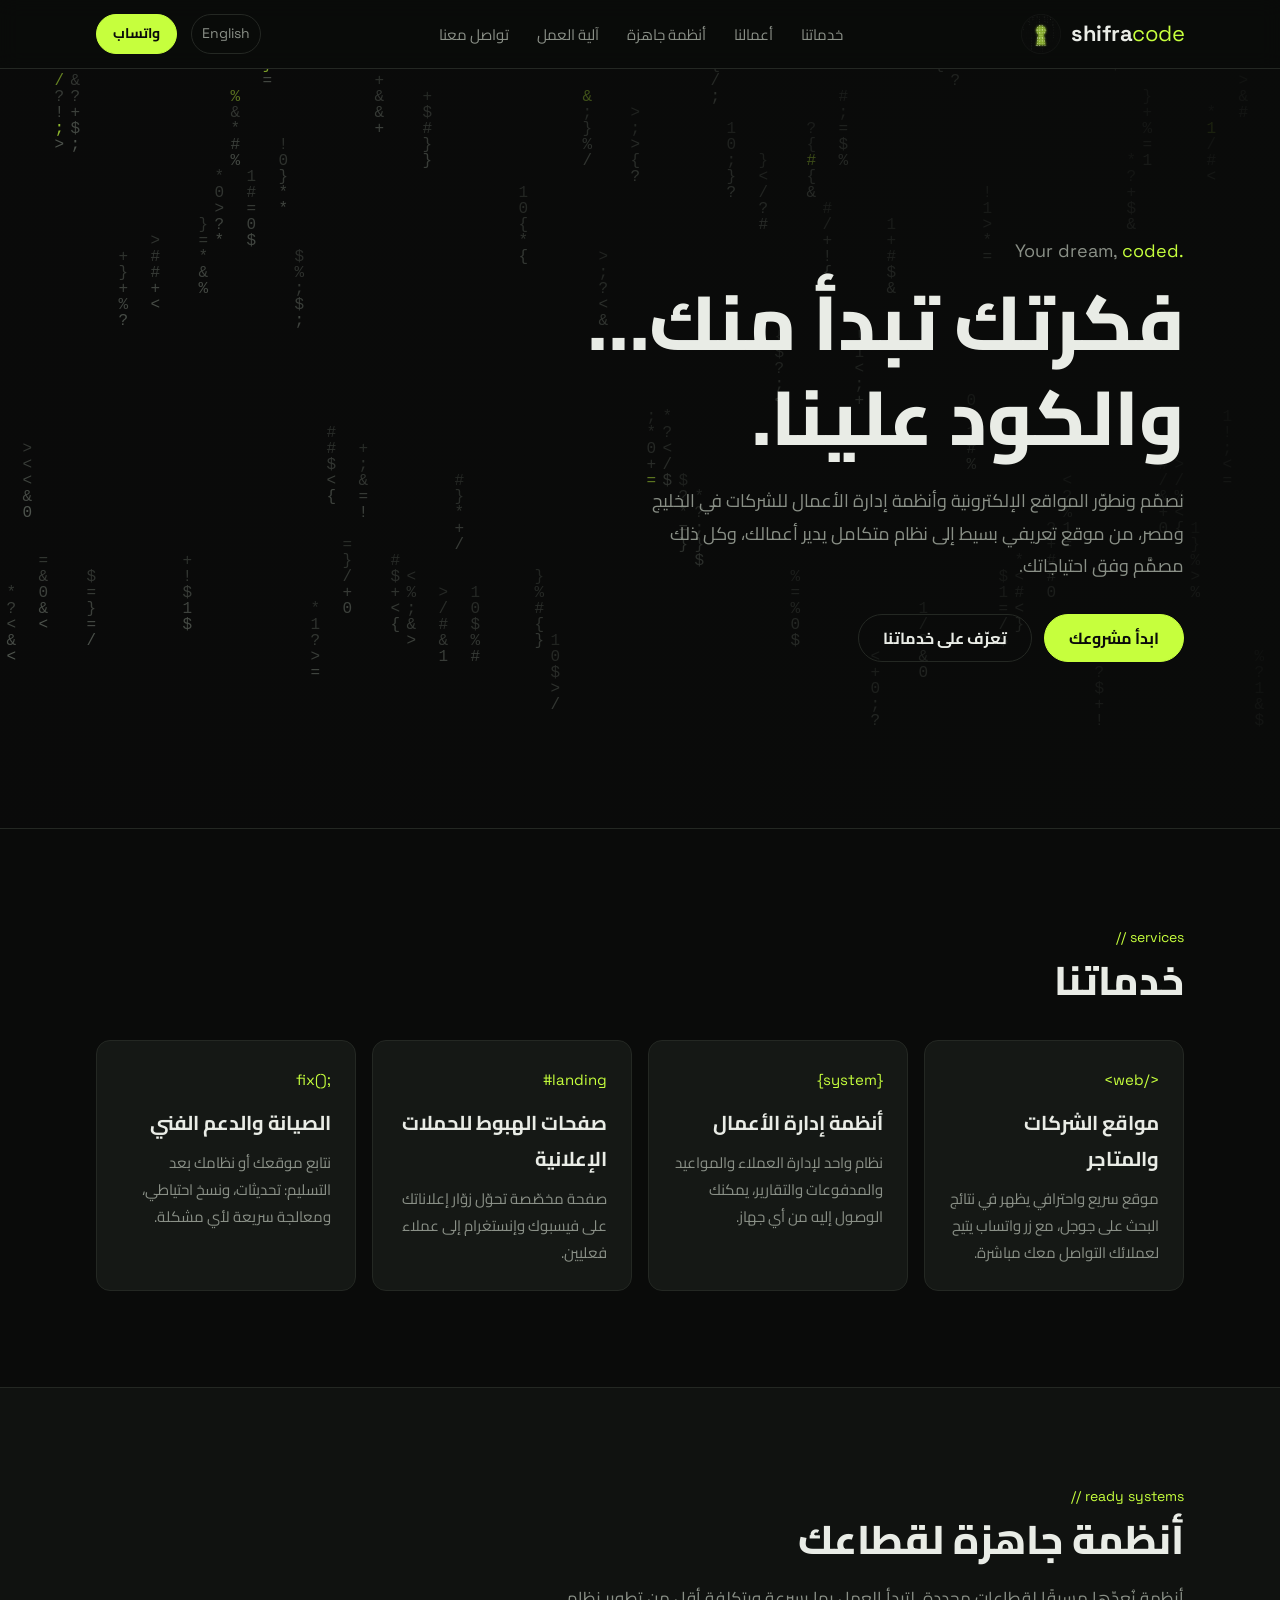
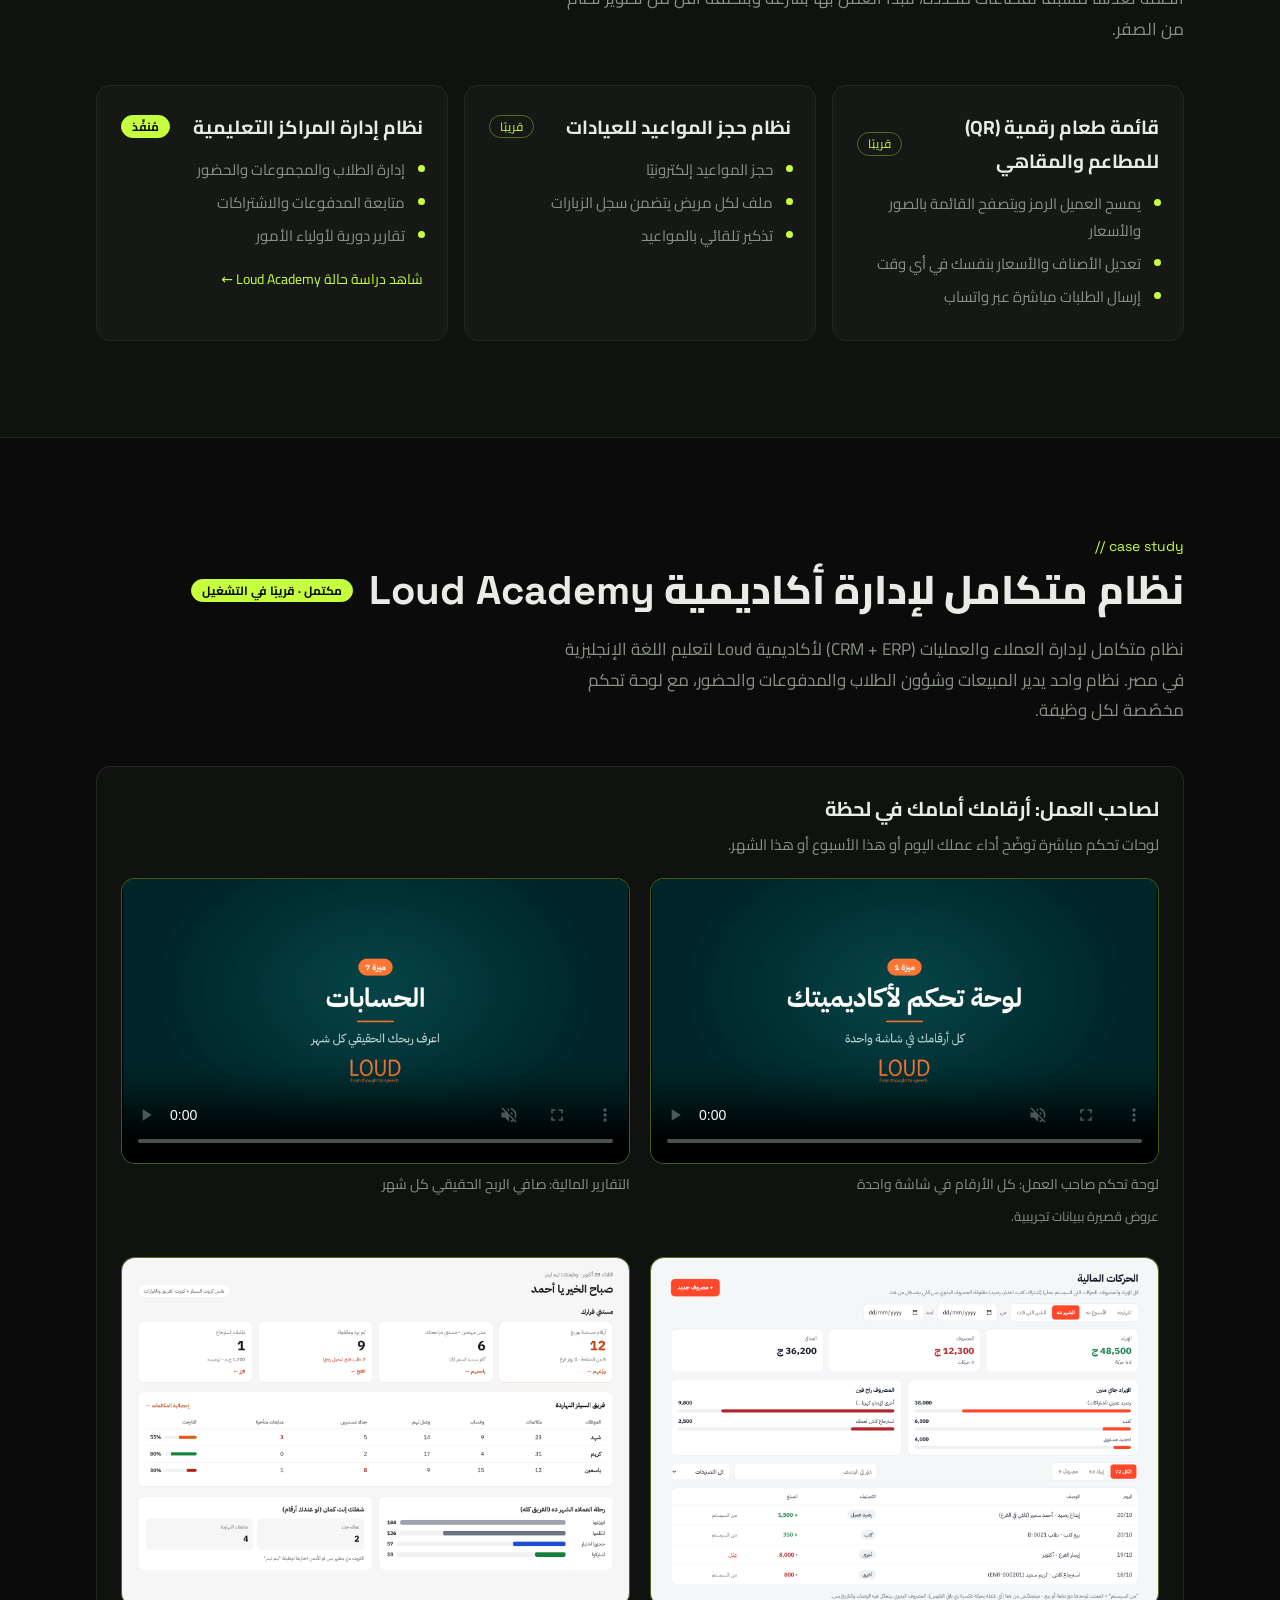
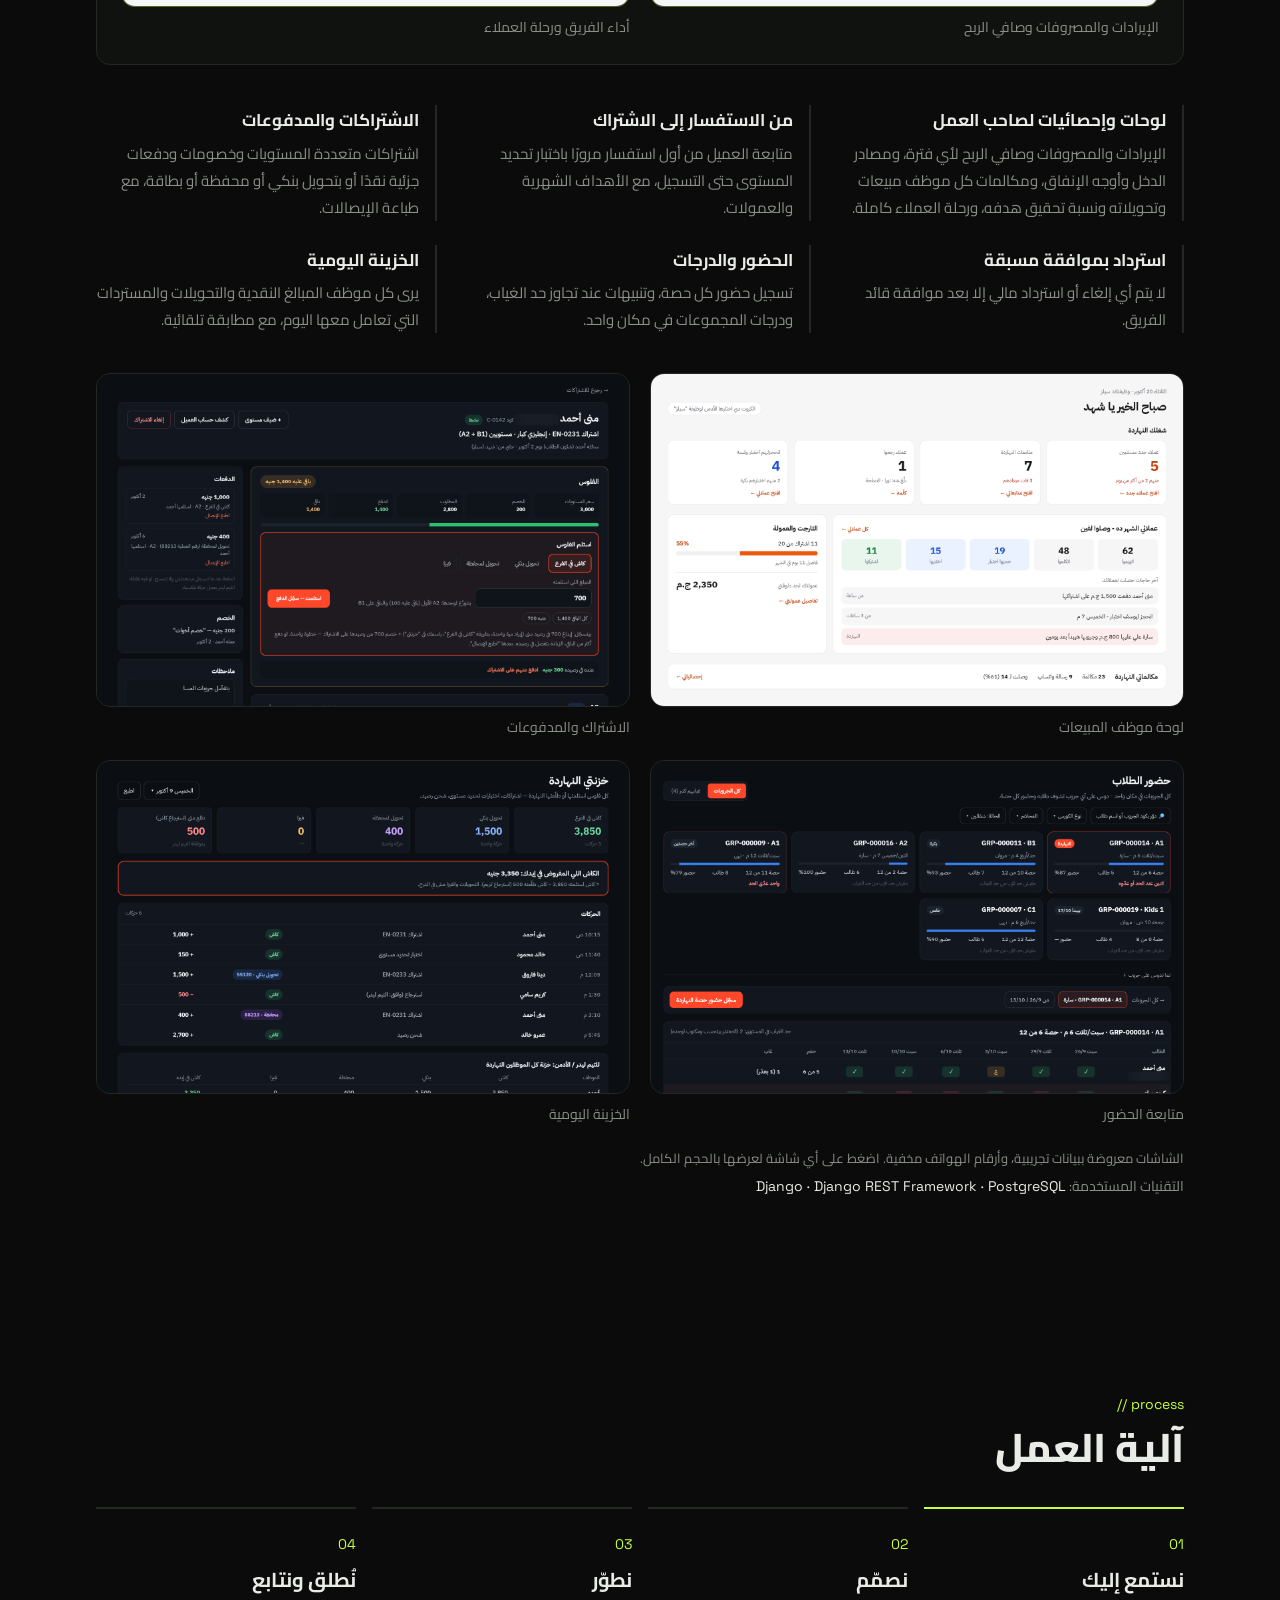
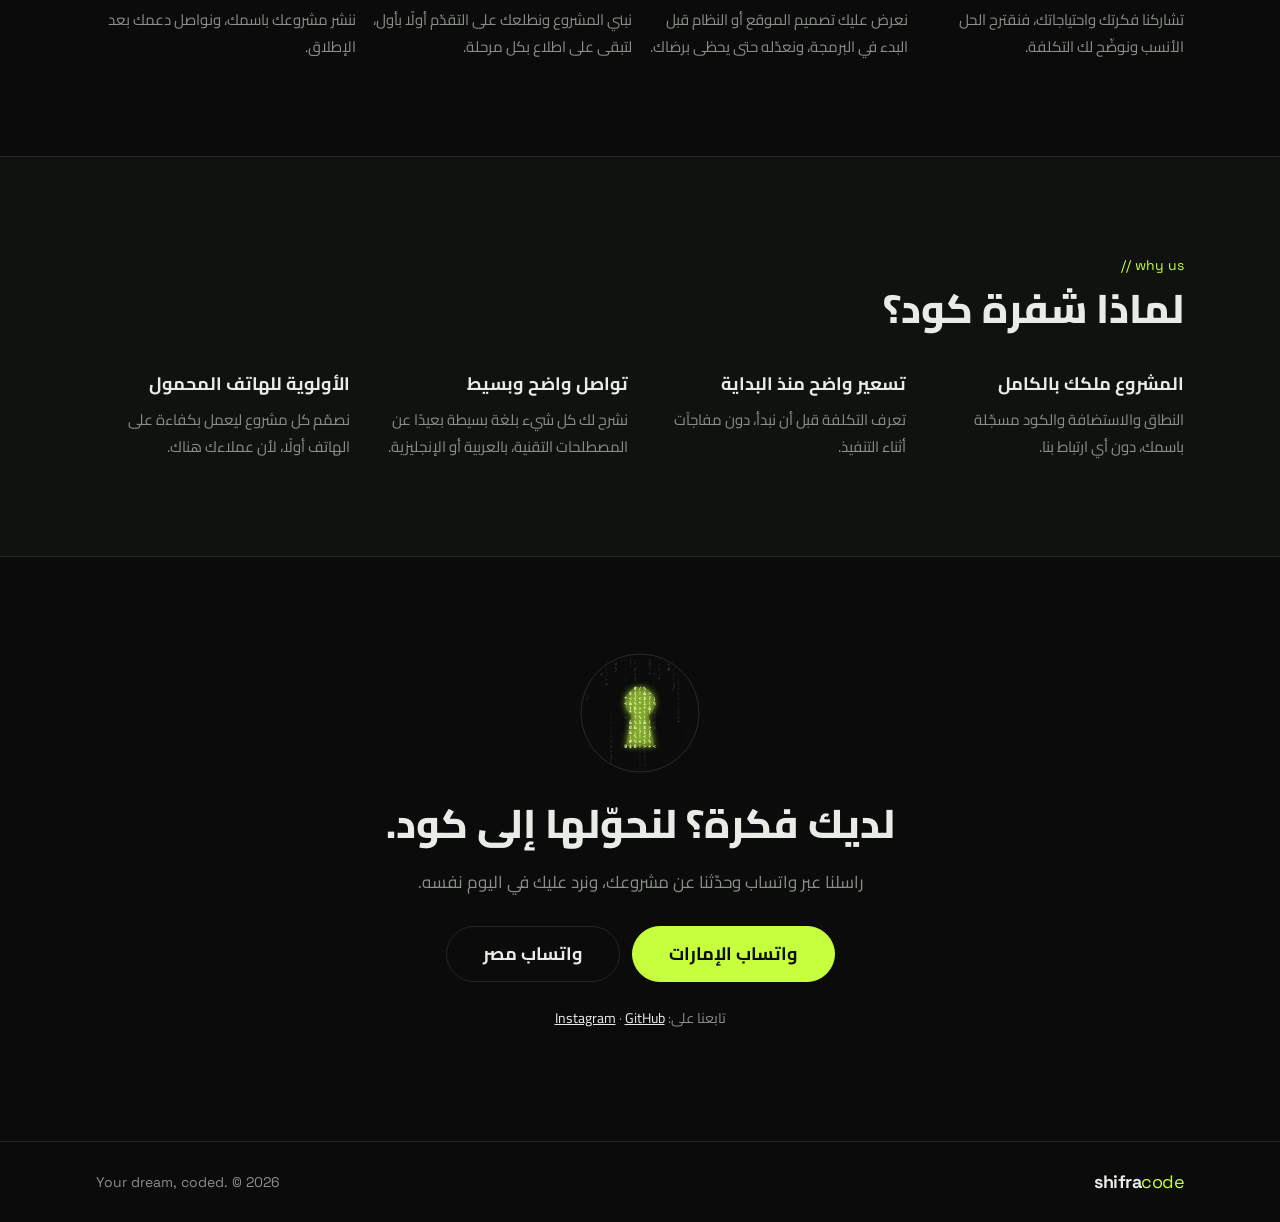
==== commit 3435e4e2: "Prevent horizontal overflow and bust CSS/JS cache Co-Authored-By: Claude Opus 5.5 <noreply@anthropic" ====
--- a/ar/index.html
+++ b/ar/index.html
@@ -21,7 +21,7 @@
   <link rel="preconnect" href="https://fonts.googleapis.com">
   <link rel="preconnect" href="https://fonts.gstatic.com" crossorigin>
   <link href="https://fonts.googleapis.com/css2?family=Cairo:wght@400;600;700;800&family=Space+Grotesk:wght@400;500;700&display=swap" rel="stylesheet">
-  <link rel="stylesheet" href="../style.css">
+  <link rel="stylesheet" href="../style.css?v=6">
 </head>
 <body>
 
@@ -254,6 +254,6 @@
     </div>
   </footer>
 
-  <script src="../script.js"></script>
+  <script src="../script.js?v=6"></script>
 </body>
 </html>
--- a/style.css
+++ b/style.css
@@ -32,7 +32,11 @@
   -webkit-font-smoothing: antialiased;
 }
 
-img { max-width: 100%; display: block; }
+img, video, canvas { max-width: 100%; display: block; }
+
+/* ممنوع أي حاجة توسّع الصفحة أكتر من عرض الشاشة (clip مش hidden علشان الهيدر الثابت يفضل شغال) */
+html, body { overflow-x: clip; }
+.cards > *, .products > *, .steps > *, .why > *, .work__feats > *, .shots > *, .demos > * { min-width: 0; }
 a { color: inherit; }
 
 [lang="en"] { font-family: var(--font-en); }
@@ -112,8 +116,9 @@
 .hero__rain {
   position: absolute;
   inset: 0;
-  width: 100%;
-  height: 100%;
+  width: 100% !important;
+  height: 100% !important;
+  max-width: none;
 }
 .hero::after { /* تعتيم من الأطراف علشان الكلام يبان */
   content: "";
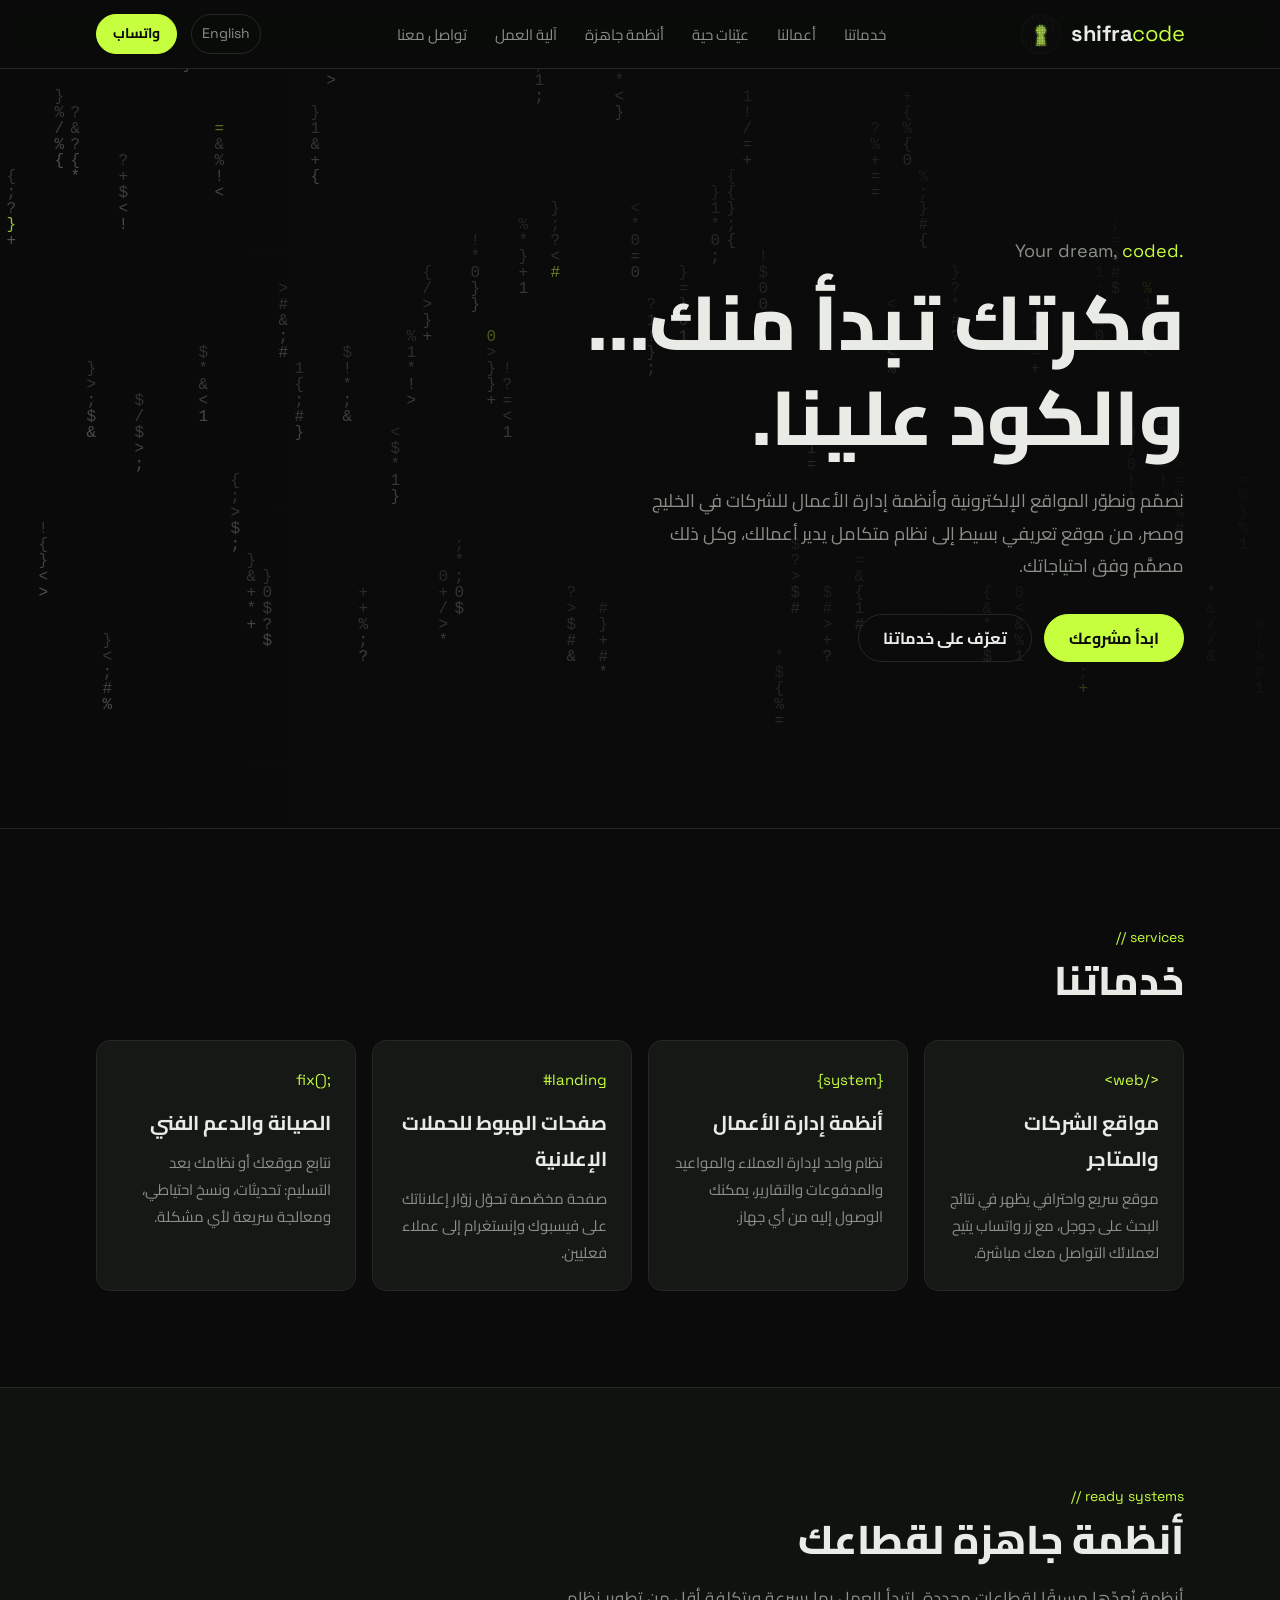
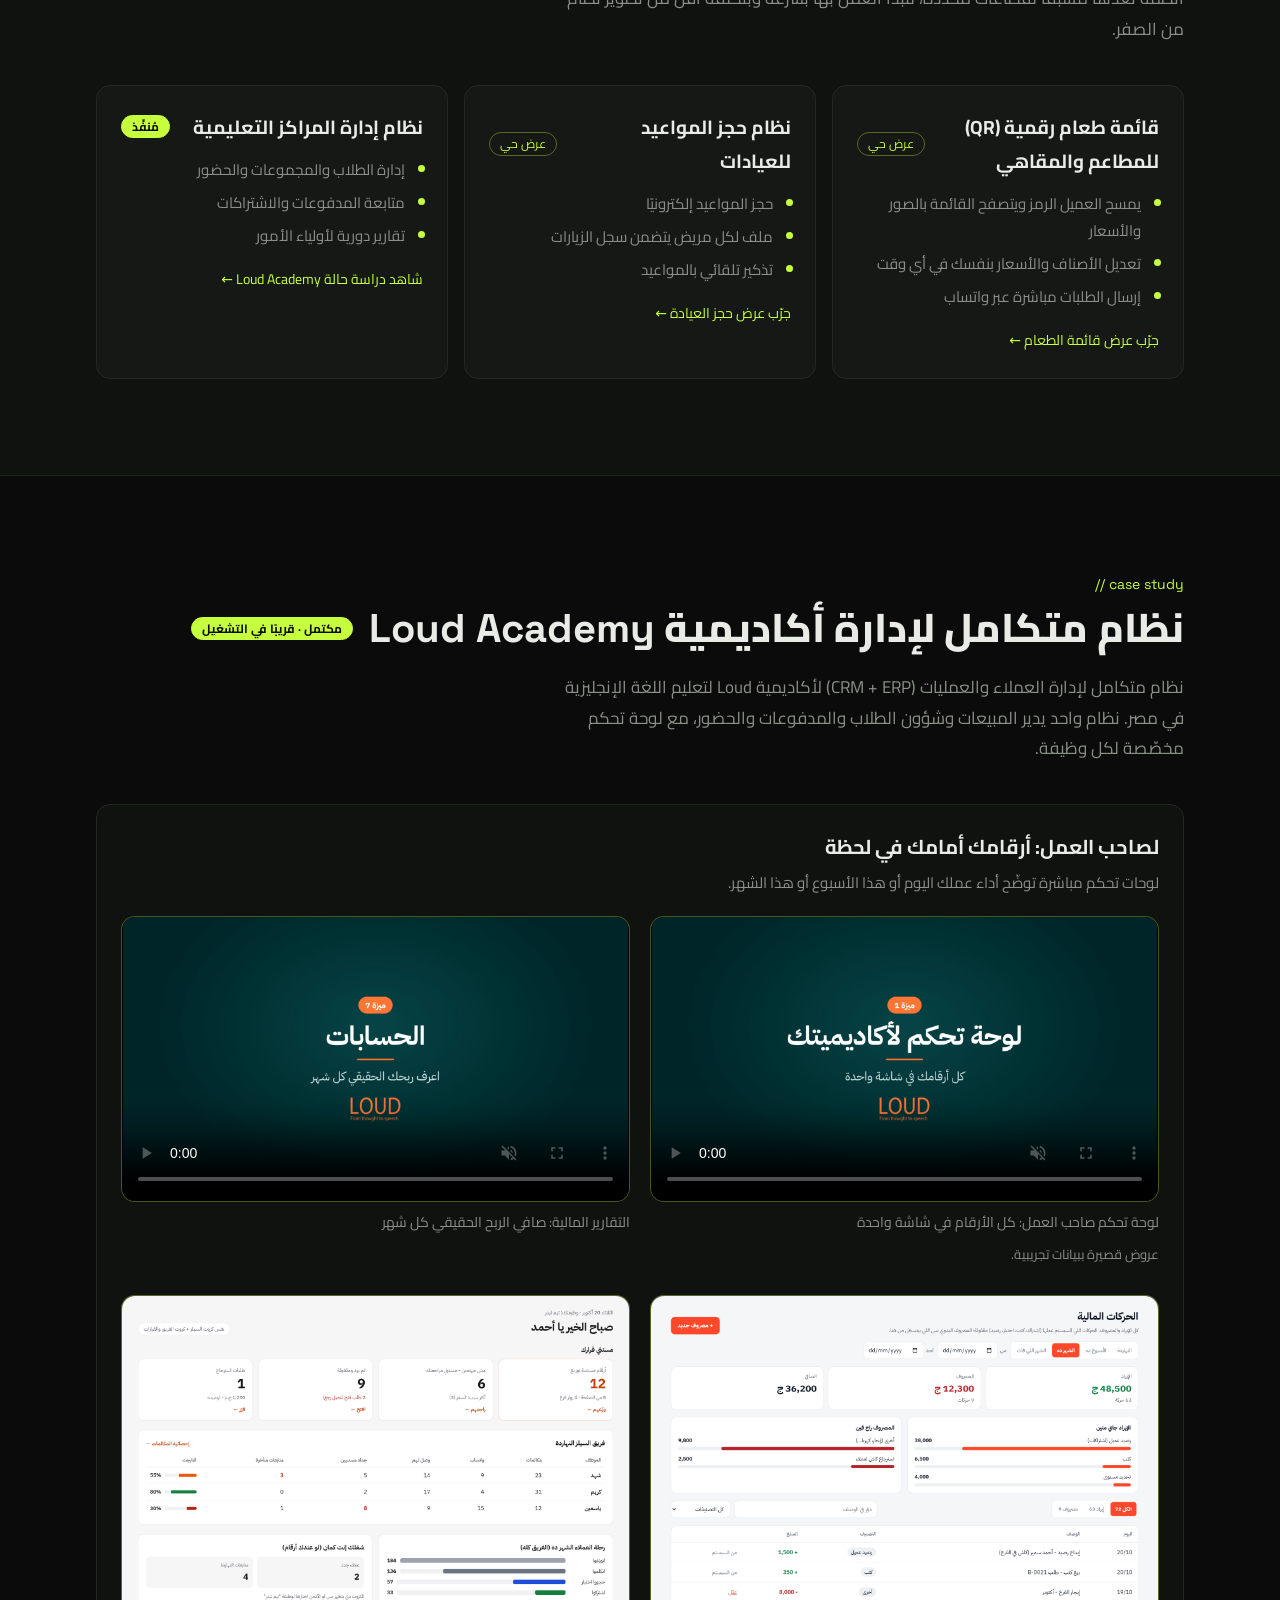
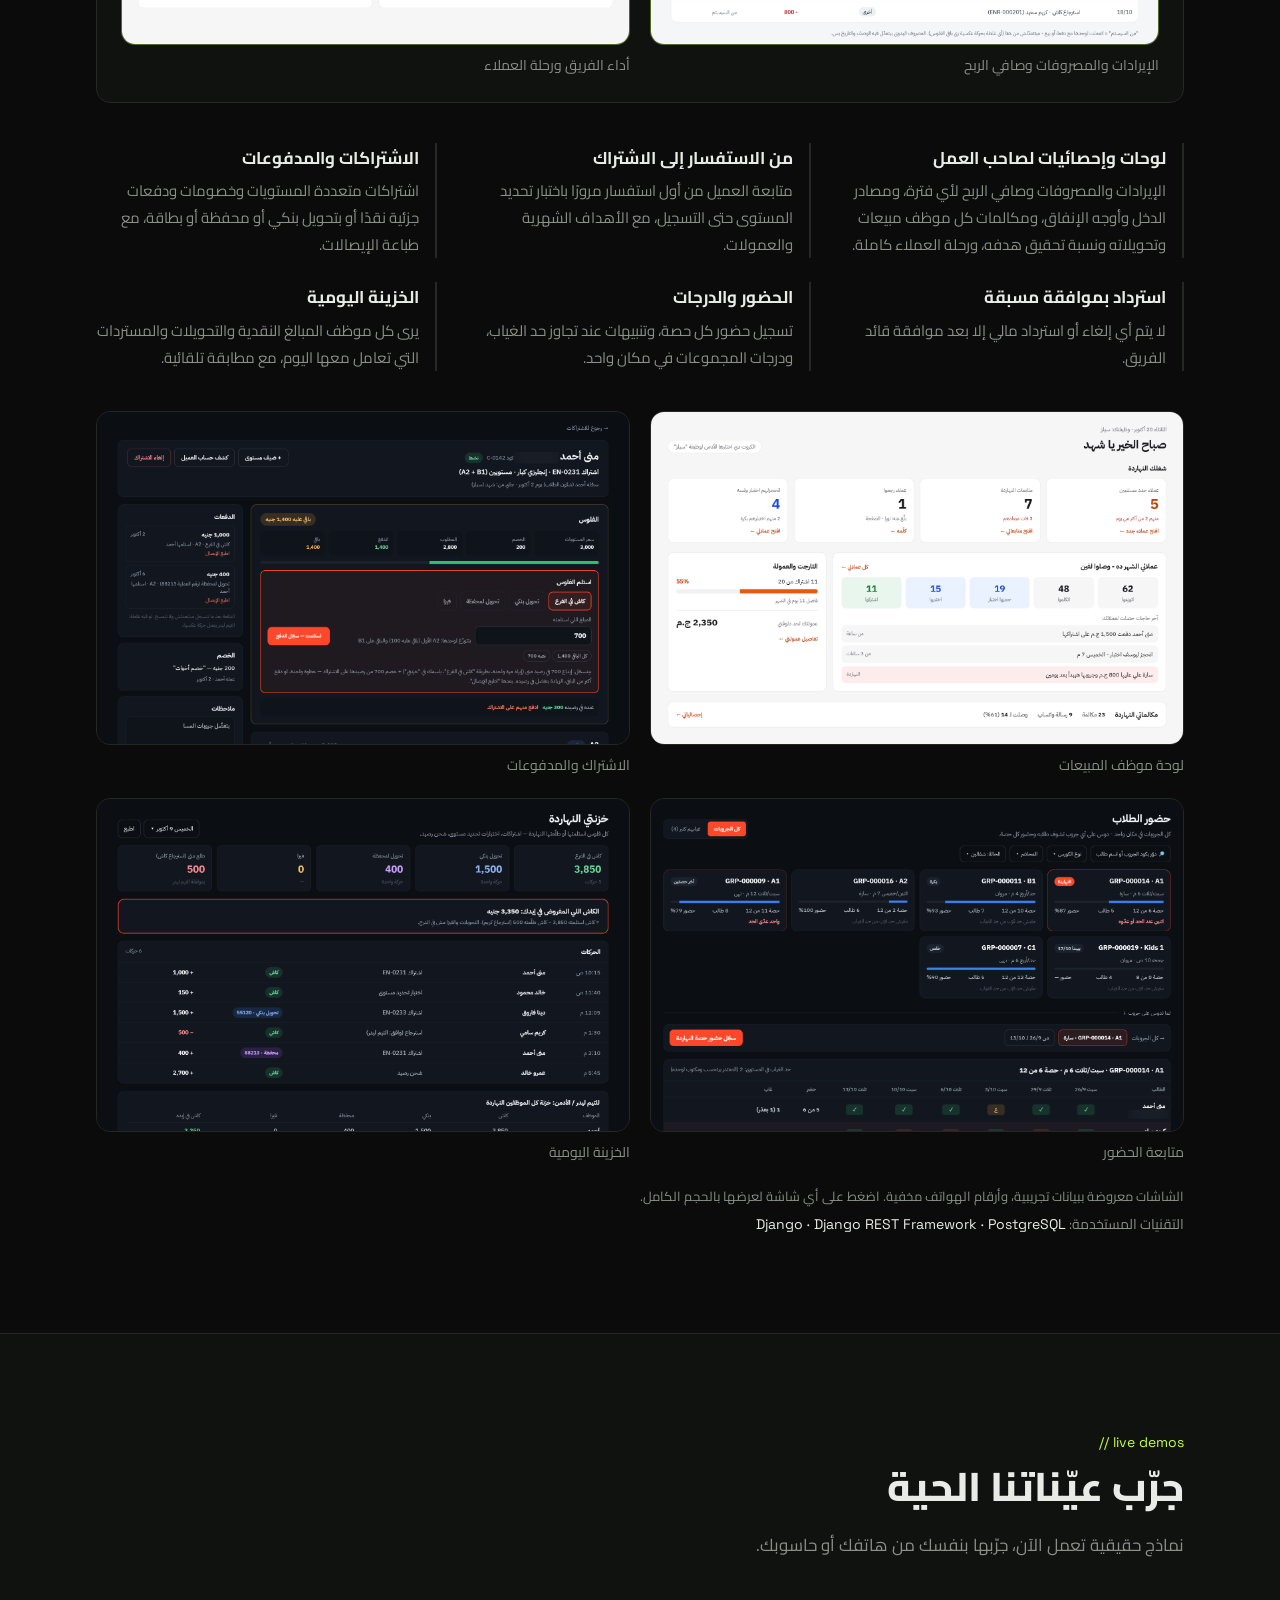
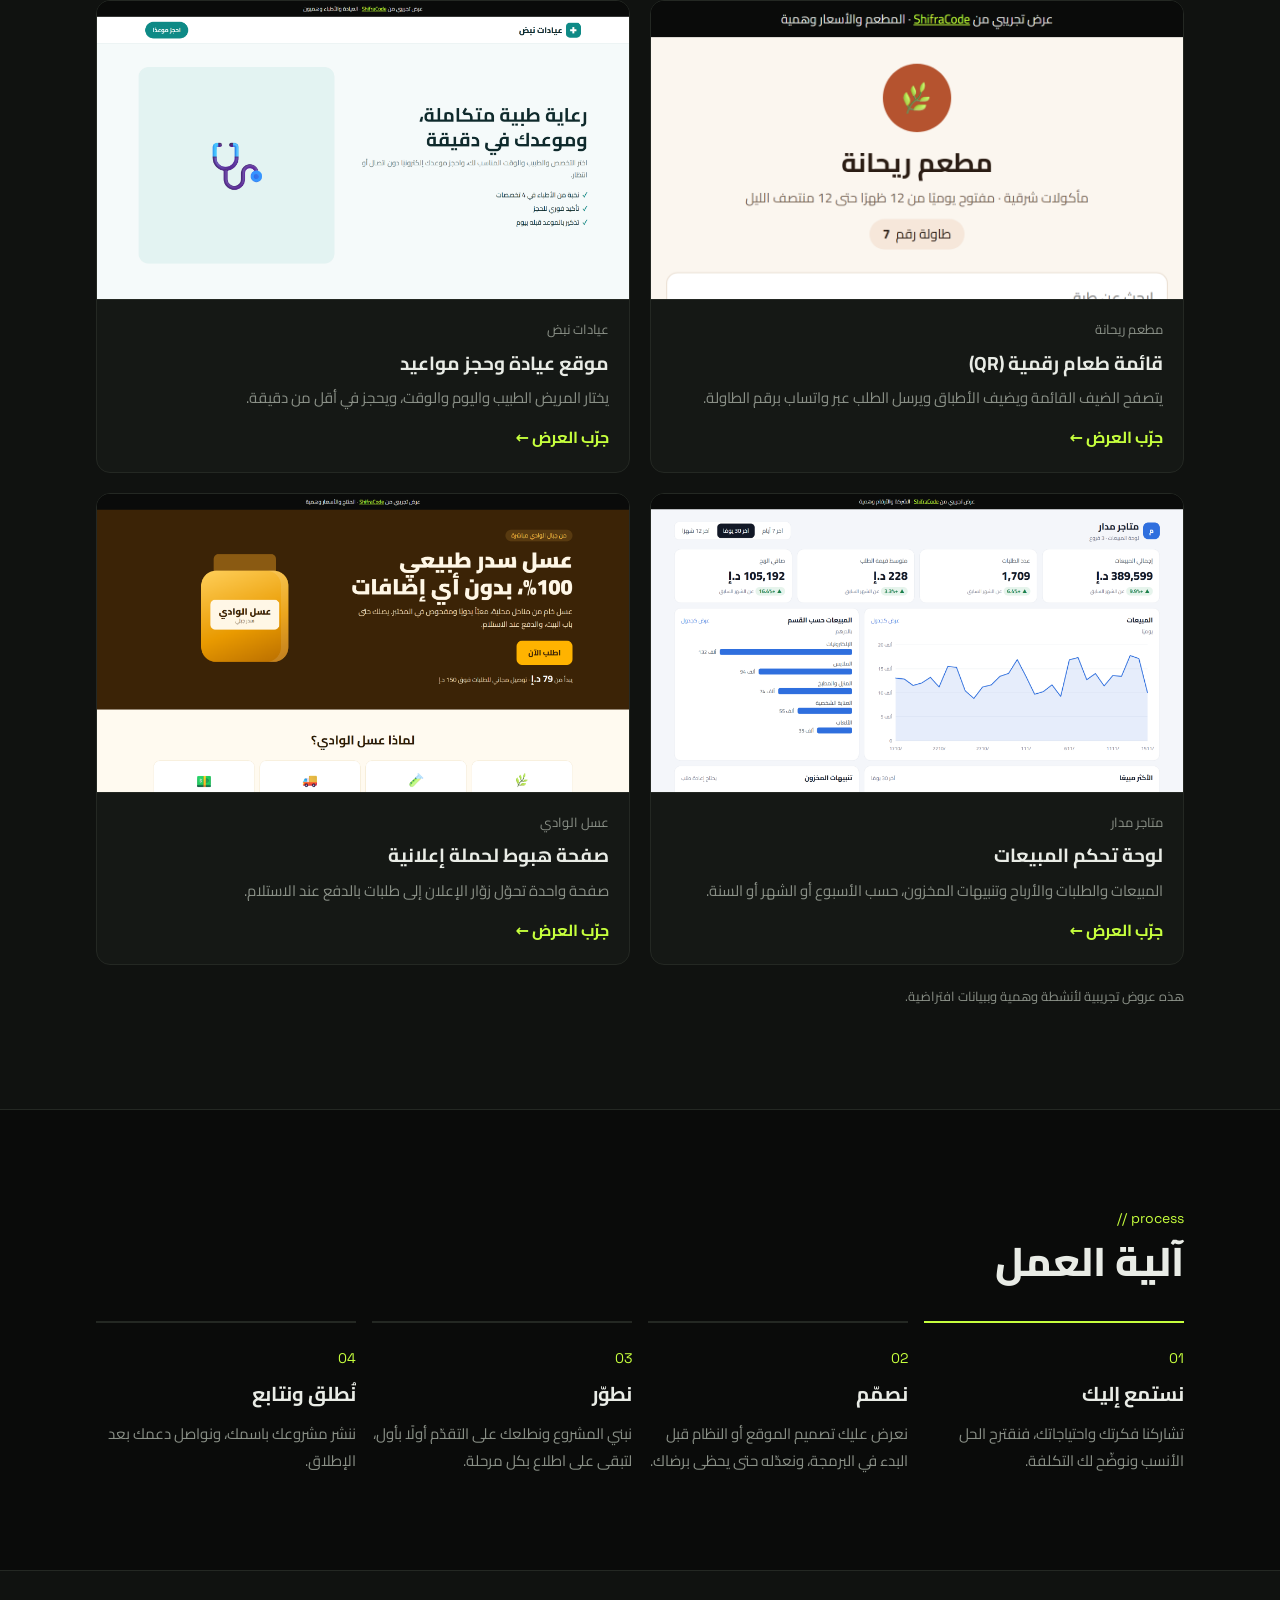
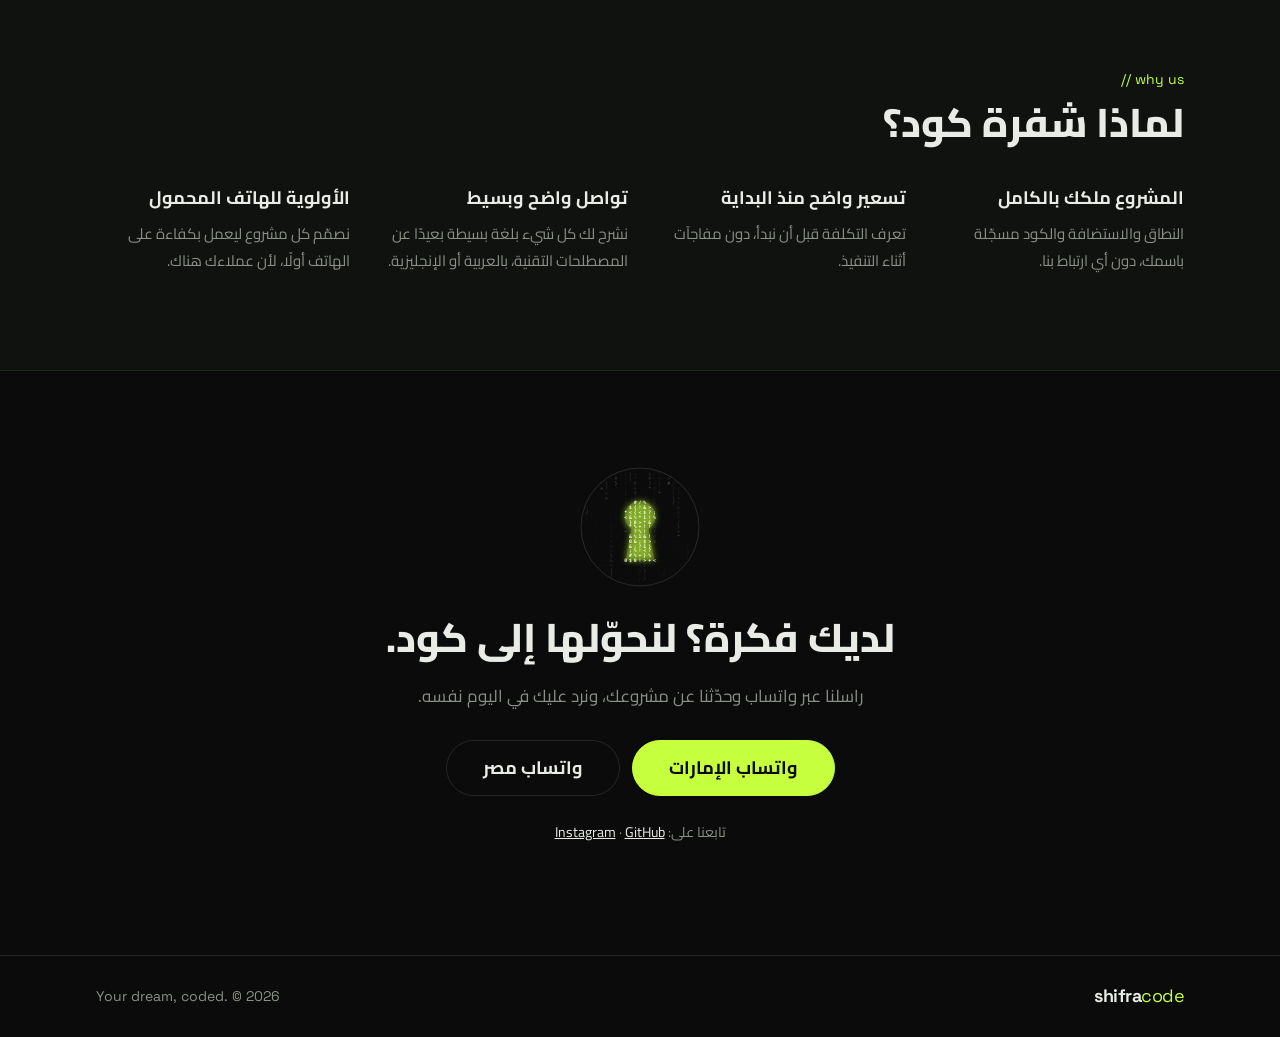
==== commit cd2f1ab4: "Add four live demos (QR menu, clinic booking, sales dashboard, ad landing page) Co-Authored-By: Clau" ====
--- a/ar/index.html
+++ b/ar/index.html
@@ -21,7 +21,7 @@
   <link rel="preconnect" href="https://fonts.googleapis.com">
   <link rel="preconnect" href="https://fonts.gstatic.com" crossorigin>
   <link href="https://fonts.googleapis.com/css2?family=Cairo:wght@400;600;700;800&family=Space+Grotesk:wght@400;500;700&display=swap" rel="stylesheet">
-  <link rel="stylesheet" href="../style.css?v=6">
+  <link rel="stylesheet" href="../style.css?v=7">
 </head>
 <body>
 
@@ -35,6 +35,7 @@
       <nav class="nav" aria-label="القائمة الرئيسية">
         <a href="#services">خدماتنا</a>
         <a href="#work">أعمالنا</a>
+        <a href="#demos">عيّنات حية</a>
         <a href="#products">أنظمة جاهزة</a>
         <a href="#process">آلية العمل</a>
         <a href="#contact">تواصل معنا</a>
@@ -105,24 +106,26 @@
           <article class="product">
             <div class="product__head">
               <h3>قائمة طعام رقمية (QR) للمطاعم والمقاهي</h3>
-              <span class="badge">قريبًا</span>
+              <span class="badge">عرض حي</span>
             </div>
             <ul>
               <li>يمسح العميل الرمز ويتصفح القائمة بالصور والأسعار</li>
               <li>تعديل الأصناف والأسعار بنفسك في أي وقت</li>
               <li>إرسال الطلبات مباشرة عبر واتساب</li>
             </ul>
+            <a class="product__link" href="../demos/qr-menu/" target="_blank" rel="noopener">جرّب عرض قائمة الطعام &larr;</a>
           </article>
           <article class="product">
             <div class="product__head">
               <h3>نظام حجز المواعيد للعيادات</h3>
-              <span class="badge">قريبًا</span>
+              <span class="badge">عرض حي</span>
             </div>
             <ul>
               <li>حجز المواعيد إلكترونيًا</li>
               <li>ملف لكل مريض يتضمن سجل الزيارات</li>
               <li>تذكير تلقائي بالمواعيد</li>
             </ul>
+            <a class="product__link" href="../demos/clinic/" target="_blank" rel="noopener">جرّب عرض حجز العيادة &larr;</a>
           </article>
           <article class="product">
             <div class="product__head">
@@ -172,6 +175,17 @@
       </div>
     </section>
 
+    <!-- ===== Live demos ===== -->
+    <section class="section section--alt" id="demos">
+      <div class="container">
+        <p class="eyebrow" lang="en">// live demos</p>
+        <h2 class="section__title">جرّب عيّناتنا الحية</h2>
+        <p class="section__lead">نماذج حقيقية تعمل الآن، جرّبها بنفسك من هاتفك أو حاسوبك.</p>
+        <div class="demo-cards"><article class="demo-card"><a class="demo-card__shot" href="../demos/qr-menu/" target="_blank" rel="noopener" tabindex="-1" aria-hidden="true"><img src="../assets/demos/qr-menu.png" alt="" loading="lazy" width="1280" height="800"></a><div class="demo-card__body"><span class="demo-card__client">مطعم ريحانة</span><h3>قائمة طعام رقمية (QR)</h3><p>يتصفح الضيف القائمة ويضيف الأطباق ويرسل الطلب عبر واتساب برقم الطاولة.</p><a class="demo-card__link" href="../demos/qr-menu/" target="_blank" rel="noopener">جرّب العرض &larr;</a></div></article><article class="demo-card"><a class="demo-card__shot" href="../demos/clinic/" target="_blank" rel="noopener" tabindex="-1" aria-hidden="true"><img src="../assets/demos/clinic.png" alt="" loading="lazy" width="1280" height="800"></a><div class="demo-card__body"><span class="demo-card__client">عيادات نبض</span><h3>موقع عيادة وحجز مواعيد</h3><p>يختار المريض الطبيب واليوم والوقت، ويحجز في أقل من دقيقة.</p><a class="demo-card__link" href="../demos/clinic/" target="_blank" rel="noopener">جرّب العرض &larr;</a></div></article><article class="demo-card"><a class="demo-card__shot" href="../demos/dashboard/" target="_blank" rel="noopener" tabindex="-1" aria-hidden="true"><img src="../assets/demos/dashboard.png" alt="" loading="lazy" width="1280" height="800"></a><div class="demo-card__body"><span class="demo-card__client">متاجر مدار</span><h3>لوحة تحكم المبيعات</h3><p>المبيعات والطلبات والأرباح وتنبيهات المخزون، حسب الأسبوع أو الشهر أو السنة.</p><a class="demo-card__link" href="../demos/dashboard/" target="_blank" rel="noopener">جرّب العرض &larr;</a></div></article><article class="demo-card"><a class="demo-card__shot" href="../demos/landing/" target="_blank" rel="noopener" tabindex="-1" aria-hidden="true"><img src="../assets/demos/landing.png" alt="" loading="lazy" width="1280" height="800"></a><div class="demo-card__body"><span class="demo-card__client">عسل الوادي</span><h3>صفحة هبوط لحملة إعلانية</h3><p>صفحة واحدة تحوّل زوّار الإعلان إلى طلبات بالدفع عند الاستلام.</p><a class="demo-card__link" href="../demos/landing/" target="_blank" rel="noopener">جرّب العرض &larr;</a></div></article></div>
+        <p class="work__note">هذه عروض تجريبية لأنشطة وهمية وببيانات افتراضية.</p>
+      </div>
+    </section>
+
     <!-- ===== آلية العمل ===== -->
     <section class="section" id="process">
       <div class="container">
@@ -254,6 +268,6 @@
     </div>
   </footer>
 
-  <script src="../script.js?v=6"></script>
+  <script src="../script.js?v=7"></script>
 </body>
 </html>
--- a/style.css
+++ b/style.css
@@ -36,7 +36,7 @@
 
 /* ممنوع أي حاجة توسّع الصفحة أكتر من عرض الشاشة (clip مش hidden علشان الهيدر الثابت يفضل شغال) */
 html, body { overflow-x: clip; }
-.cards > *, .products > *, .steps > *, .why > *, .work__feats > *, .shots > *, .demos > * { min-width: 0; }
+.cards > *, .products > *, .steps > *, .why > *, .work__feats > *, .shots > *, .demos > *, .demo-cards > * { min-width: 0; }
 a { color: inherit; }
 
 [lang="en"] { font-family: var(--font-en); }
@@ -297,6 +297,23 @@
 .work__stack span:first-child { color: var(--muted); }
 @media (prefers-reduced-motion: reduce) { .shot img { transition: none; } }
 
+/* ===== العيّنات الحية ===== */
+.demo-cards { display: grid; grid-template-columns: repeat(2, 1fr); gap: 20px; }
+.demo-card { background: var(--card); border: 1px solid var(--line); border-radius: var(--radius); overflow: hidden; display: flex; flex-direction: column; min-width: 0; transition: border-color .2s ease; }
+.demo-card:hover { border-color: rgba(198, 255, 61, .45); }
+.demo-card__shot { display: block; aspect-ratio: 16 / 9; overflow: hidden; border-bottom: 1px solid var(--line); background: var(--bg); }
+.demo-card__shot img { width: 100%; height: 100%; object-fit: cover; object-position: top center; transition: transform .3s ease; }
+.demo-card:hover .demo-card__shot img { transform: scale(1.03); }
+.demo-card__body { padding: 18px 20px 20px; display: flex; flex-direction: column; gap: 4px; flex: 1; }
+.demo-card__client { color: var(--muted); font-size: 13px; }
+.demo-card h3 { margin: 0; font-size: 19px; }
+.demo-card p { margin: 0 0 8px; color: var(--muted); font-size: 15px; }
+.demo-card__link { margin-top: auto; align-self: flex-start; color: var(--lime); font-weight: 700; text-decoration: none; }
+.demo-card__link:hover { text-decoration: underline; }
+.demo-card__link:focus-visible { outline: 2px solid var(--lime); outline-offset: 3px; border-radius: 4px; }
+@media (max-width: 760px) { .demo-cards { grid-template-columns: 1fr; } }
+@media (prefers-reduced-motion: reduce) { .demo-card__shot img { transition: none; } }
+
 /* ===== الموبايل ===== */
 @media (max-width: 760px) {
   .nav { display: none; }
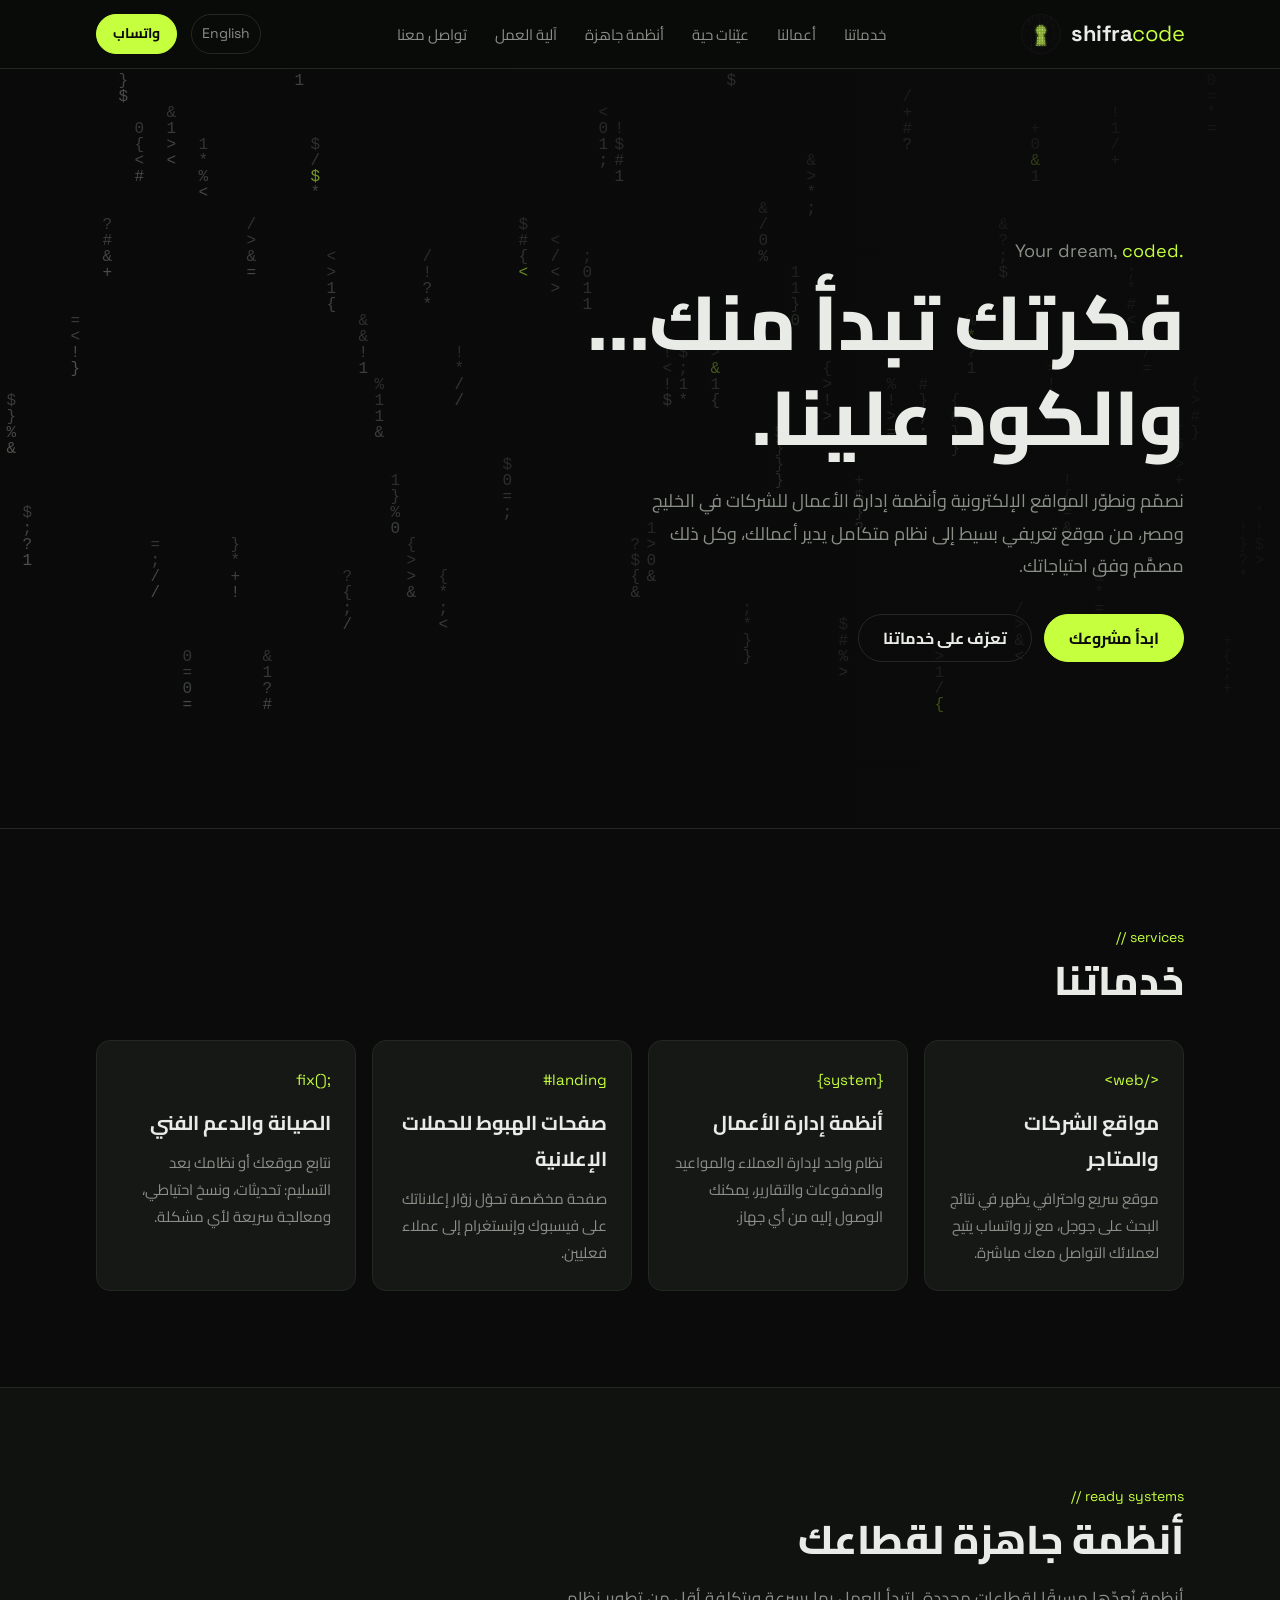
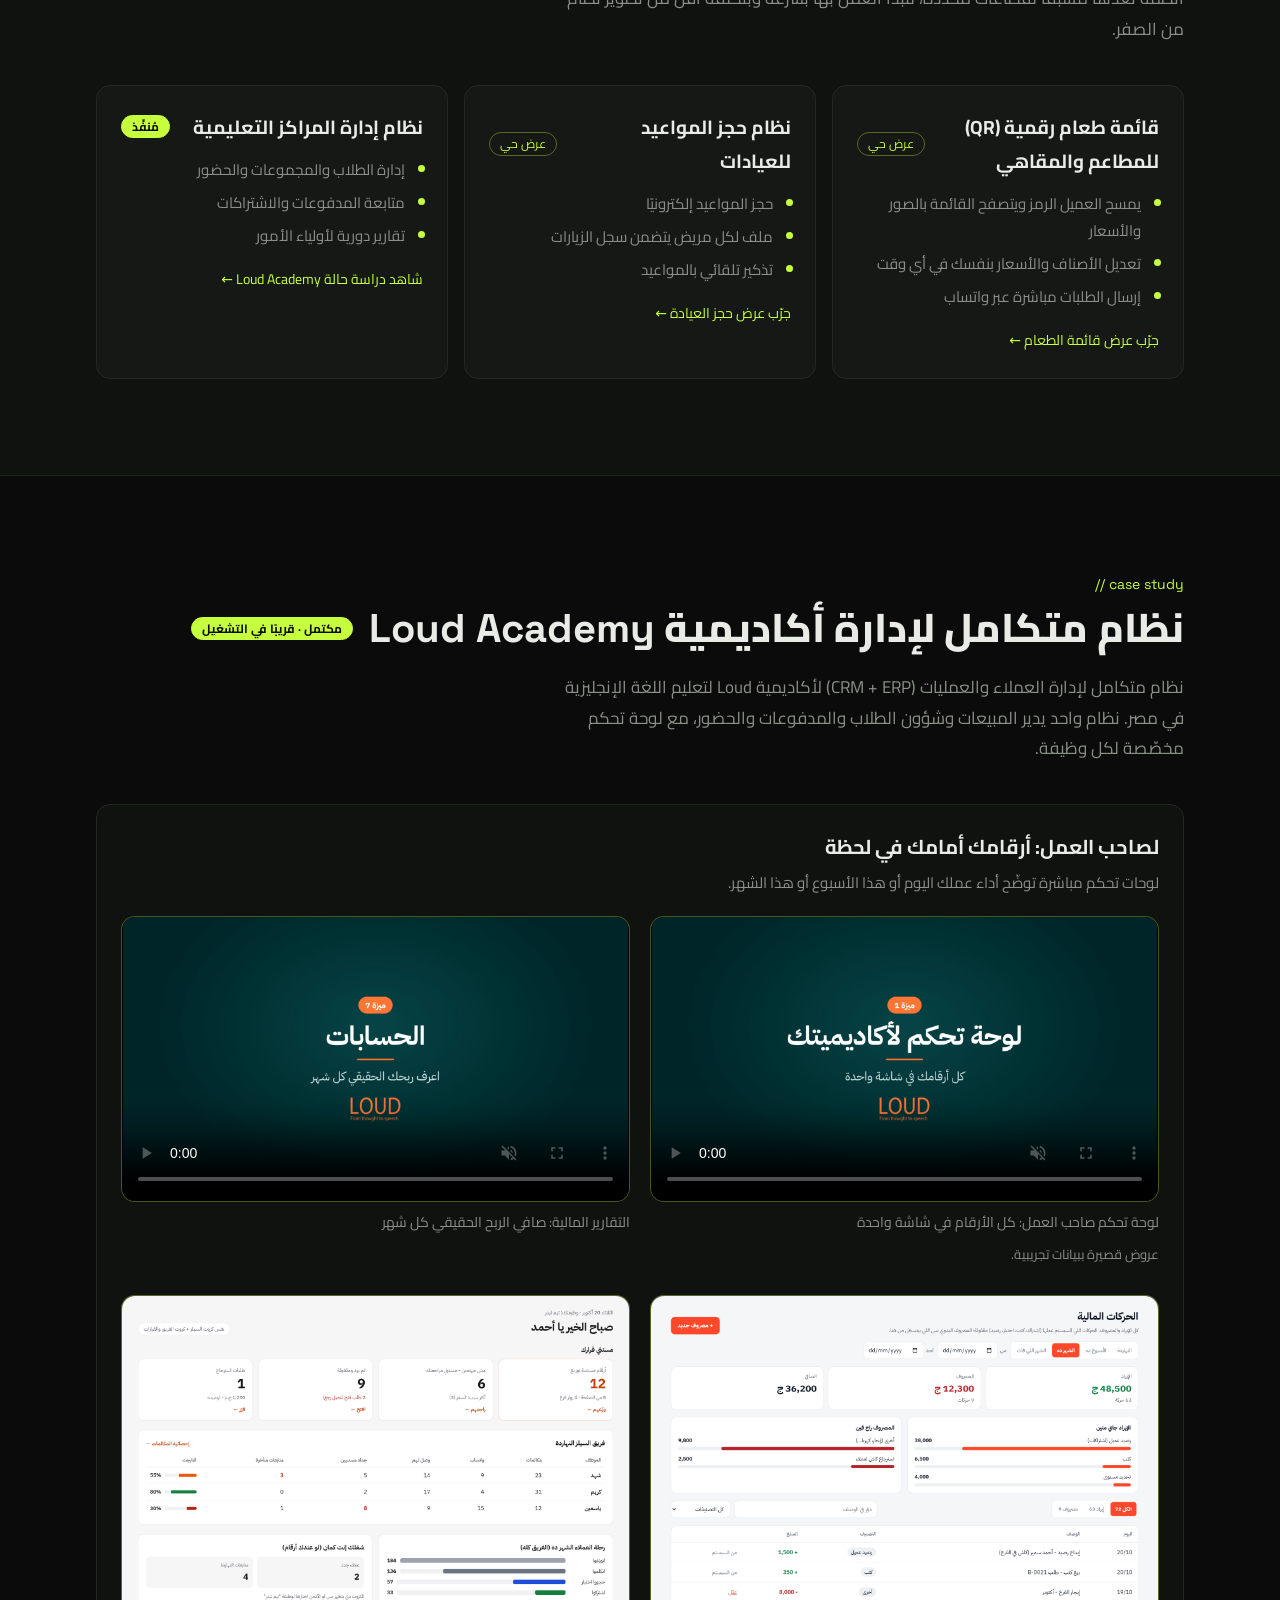
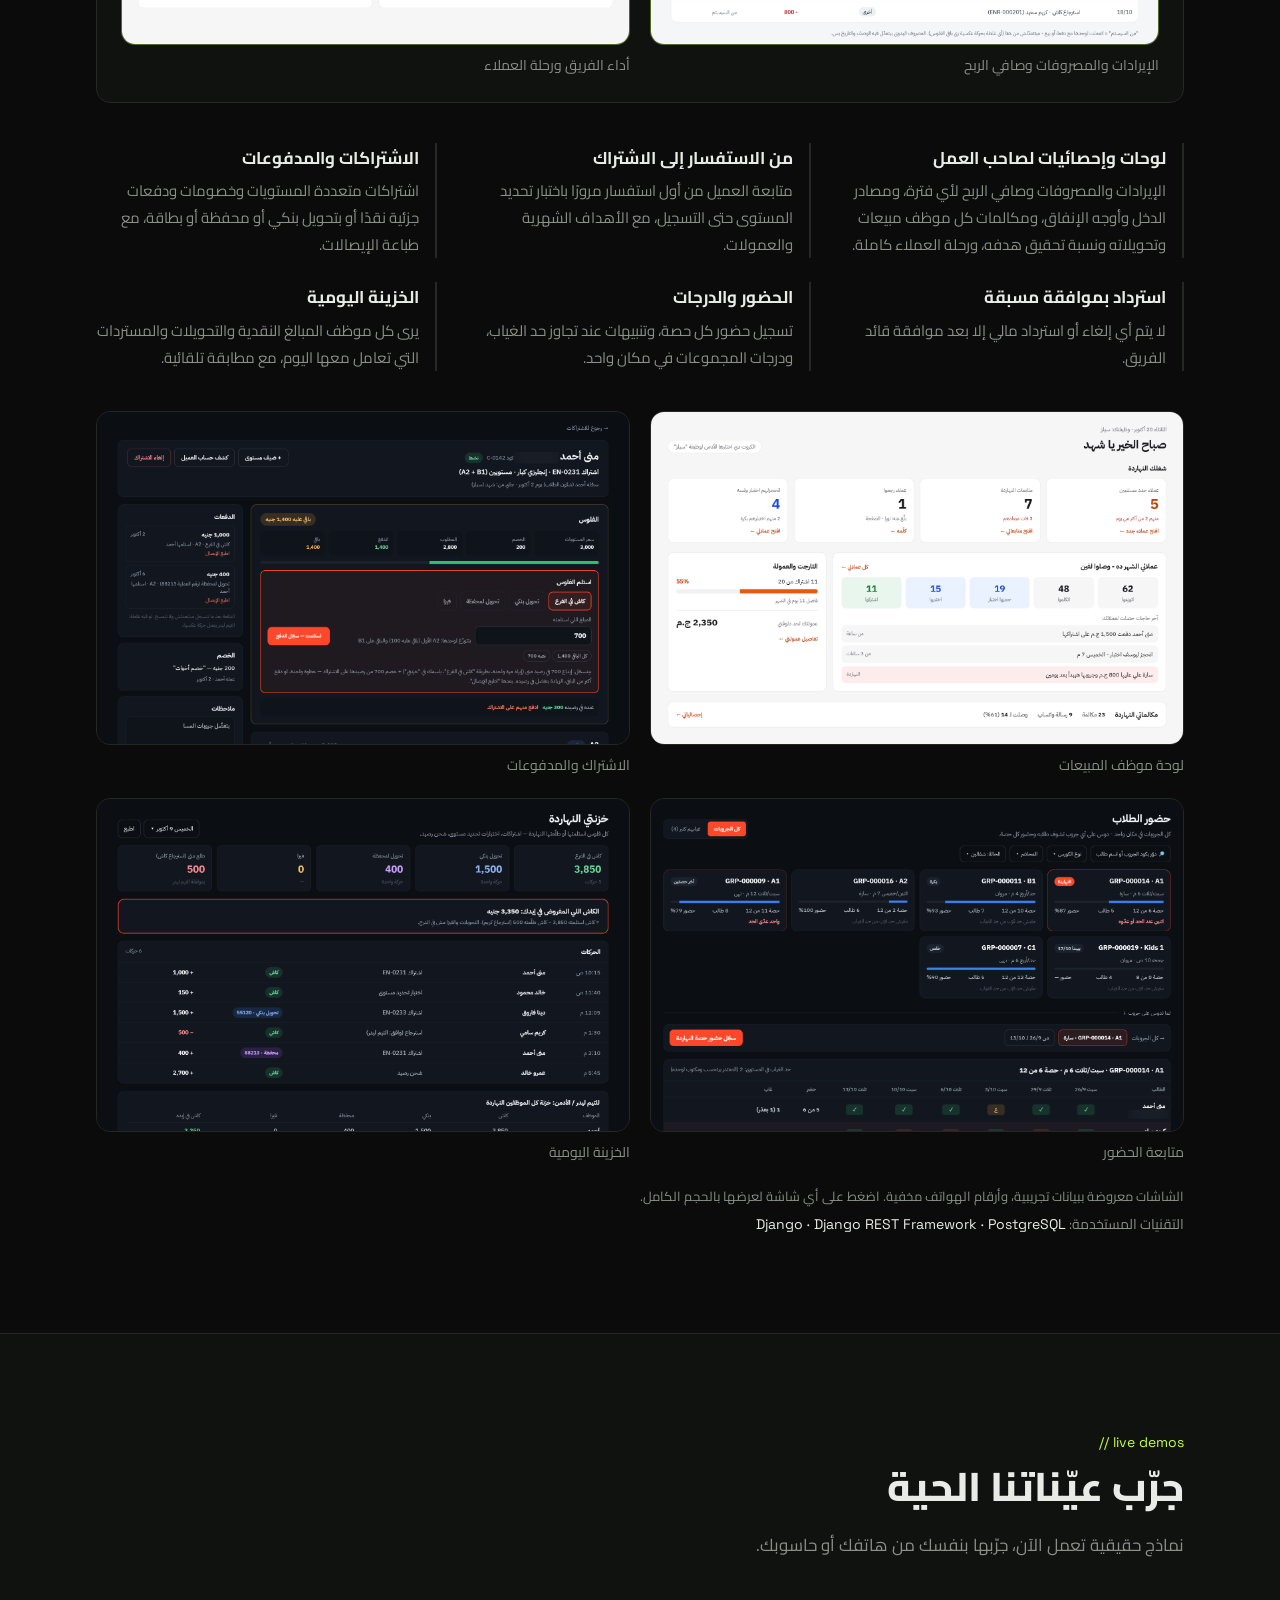
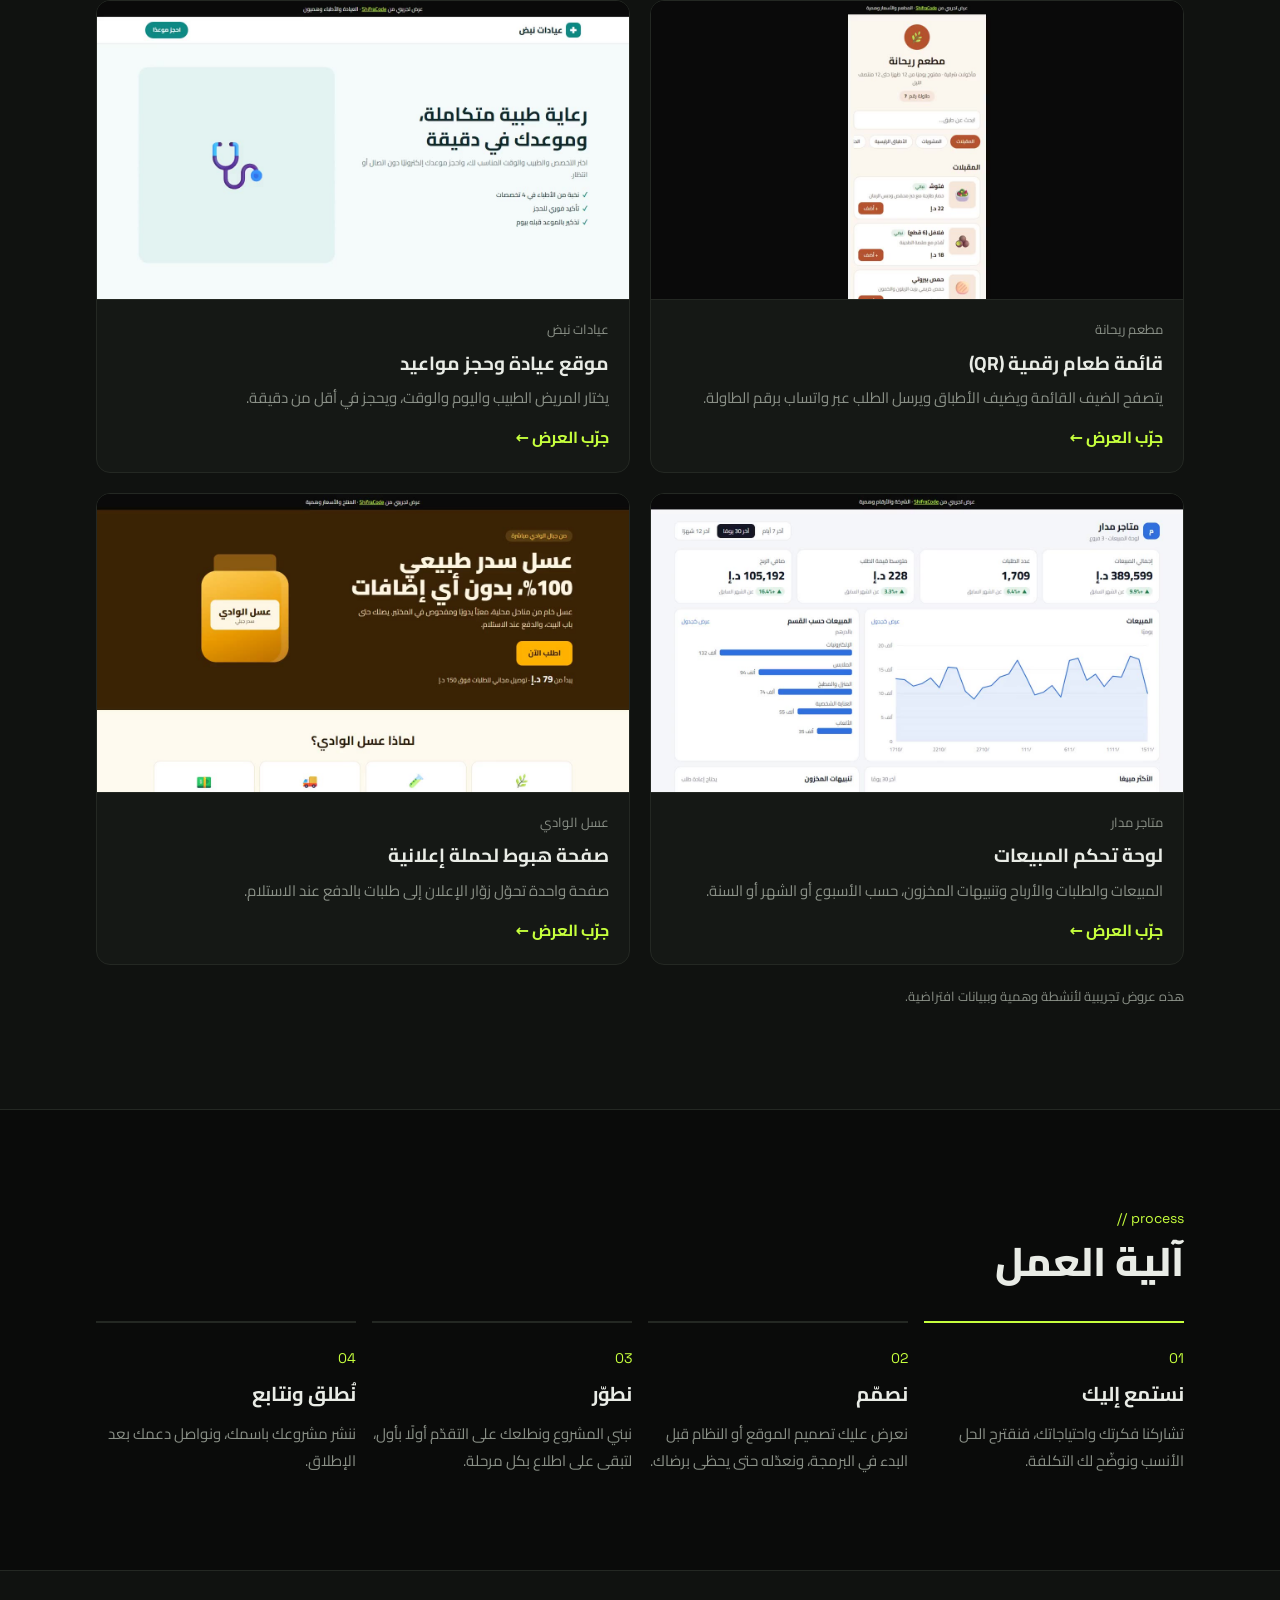
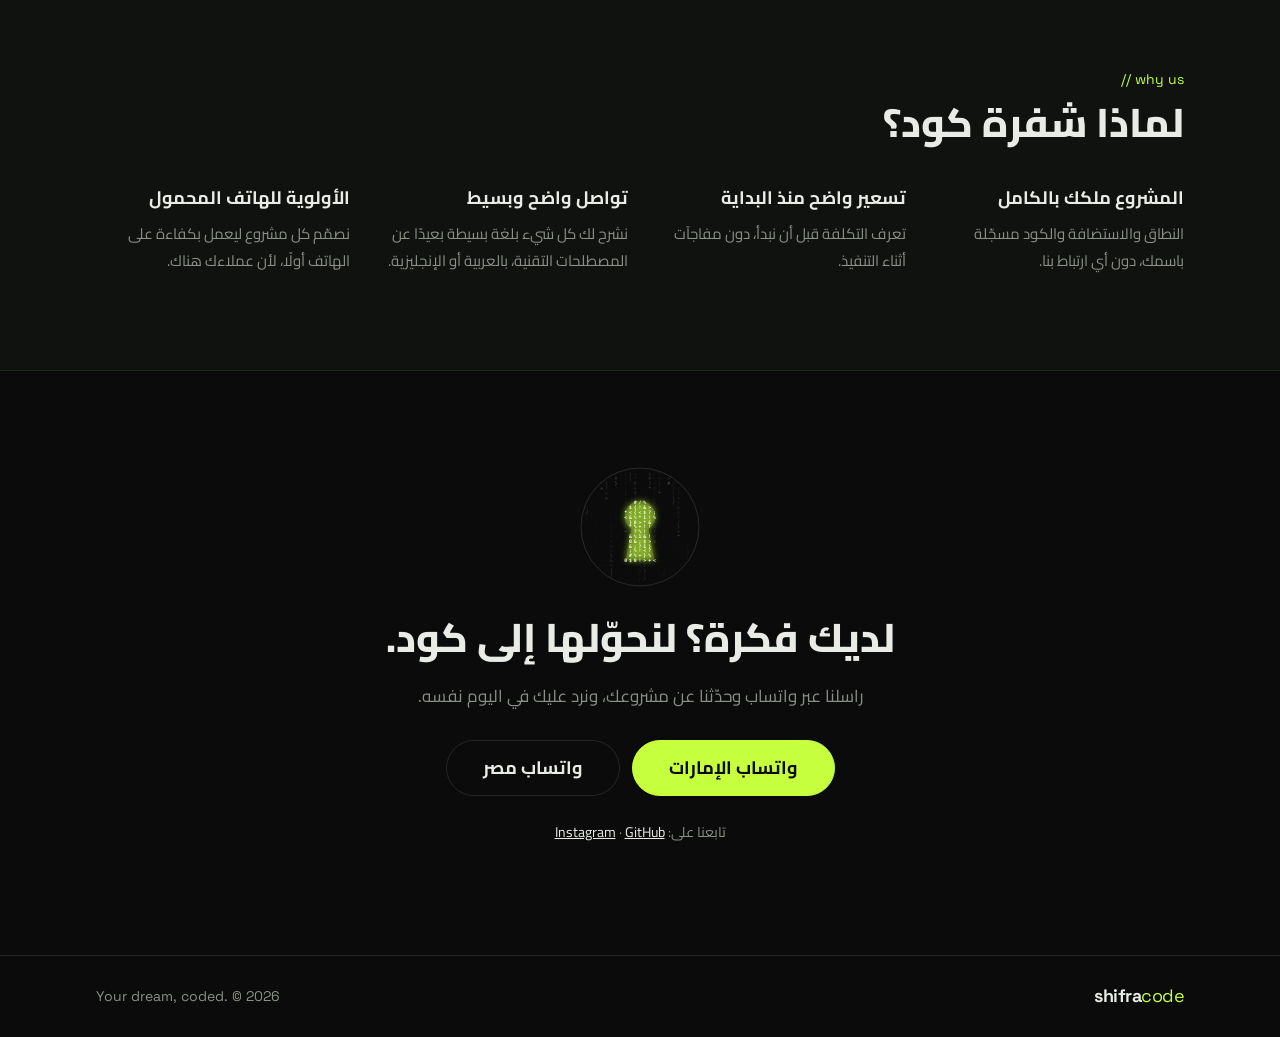
==== commit 7c08f7fe: "Show looping demo videos on the live demo cards Co-Authored-By: Claude Opus 5.5 <noreply@anthropic.c" ====
--- a/ar/index.html
+++ b/ar/index.html
@@ -21,7 +21,7 @@
   <link rel="preconnect" href="https://fonts.googleapis.com">
   <link rel="preconnect" href="https://fonts.gstatic.com" crossorigin>
   <link href="https://fonts.googleapis.com/css2?family=Cairo:wght@400;600;700;800&family=Space+Grotesk:wght@400;500;700&display=swap" rel="stylesheet">
-  <link rel="stylesheet" href="../style.css?v=7">
+  <link rel="stylesheet" href="../style.css?v=8">
 </head>
 <body>
 
@@ -181,7 +181,7 @@
         <p class="eyebrow" lang="en">// live demos</p>
         <h2 class="section__title">جرّب عيّناتنا الحية</h2>
         <p class="section__lead">نماذج حقيقية تعمل الآن، جرّبها بنفسك من هاتفك أو حاسوبك.</p>
-        <div class="demo-cards"><article class="demo-card"><a class="demo-card__shot" href="../demos/qr-menu/" target="_blank" rel="noopener" tabindex="-1" aria-hidden="true"><img src="../assets/demos/qr-menu.png" alt="" loading="lazy" width="1280" height="800"></a><div class="demo-card__body"><span class="demo-card__client">مطعم ريحانة</span><h3>قائمة طعام رقمية (QR)</h3><p>يتصفح الضيف القائمة ويضيف الأطباق ويرسل الطلب عبر واتساب برقم الطاولة.</p><a class="demo-card__link" href="../demos/qr-menu/" target="_blank" rel="noopener">جرّب العرض &larr;</a></div></article><article class="demo-card"><a class="demo-card__shot" href="../demos/clinic/" target="_blank" rel="noopener" tabindex="-1" aria-hidden="true"><img src="../assets/demos/clinic.png" alt="" loading="lazy" width="1280" height="800"></a><div class="demo-card__body"><span class="demo-card__client">عيادات نبض</span><h3>موقع عيادة وحجز مواعيد</h3><p>يختار المريض الطبيب واليوم والوقت، ويحجز في أقل من دقيقة.</p><a class="demo-card__link" href="../demos/clinic/" target="_blank" rel="noopener">جرّب العرض &larr;</a></div></article><article class="demo-card"><a class="demo-card__shot" href="../demos/dashboard/" target="_blank" rel="noopener" tabindex="-1" aria-hidden="true"><img src="../assets/demos/dashboard.png" alt="" loading="lazy" width="1280" height="800"></a><div class="demo-card__body"><span class="demo-card__client">متاجر مدار</span><h3>لوحة تحكم المبيعات</h3><p>المبيعات والطلبات والأرباح وتنبيهات المخزون، حسب الأسبوع أو الشهر أو السنة.</p><a class="demo-card__link" href="../demos/dashboard/" target="_blank" rel="noopener">جرّب العرض &larr;</a></div></article><article class="demo-card"><a class="demo-card__shot" href="../demos/landing/" target="_blank" rel="noopener" tabindex="-1" aria-hidden="true"><img src="../assets/demos/landing.png" alt="" loading="lazy" width="1280" height="800"></a><div class="demo-card__body"><span class="demo-card__client">عسل الوادي</span><h3>صفحة هبوط لحملة إعلانية</h3><p>صفحة واحدة تحوّل زوّار الإعلان إلى طلبات بالدفع عند الاستلام.</p><a class="demo-card__link" href="../demos/landing/" target="_blank" rel="noopener">جرّب العرض &larr;</a></div></article></div>
+        <div class="demo-cards"><article class="demo-card"><a class="demo-card__shot" href="../demos/qr-menu/" target="_blank" rel="noopener" tabindex="-1" aria-hidden="true"><video src="../assets/demos/video/qr-menu.mp4" poster="../assets/demos/video/qr-menu.jpg" autoplay muted loop playsinline preload="metadata" width="1280" height="720"></video></a><div class="demo-card__body"><span class="demo-card__client">مطعم ريحانة</span><h3>قائمة طعام رقمية (QR)</h3><p>يتصفح الضيف القائمة ويضيف الأطباق ويرسل الطلب عبر واتساب برقم الطاولة.</p><a class="demo-card__link" href="../demos/qr-menu/" target="_blank" rel="noopener">جرّب العرض &larr;</a></div></article><article class="demo-card"><a class="demo-card__shot" href="../demos/clinic/" target="_blank" rel="noopener" tabindex="-1" aria-hidden="true"><video src="../assets/demos/video/clinic.mp4" poster="../assets/demos/video/clinic.jpg" autoplay muted loop playsinline preload="metadata" width="1280" height="720"></video></a><div class="demo-card__body"><span class="demo-card__client">عيادات نبض</span><h3>موقع عيادة وحجز مواعيد</h3><p>يختار المريض الطبيب واليوم والوقت، ويحجز في أقل من دقيقة.</p><a class="demo-card__link" href="../demos/clinic/" target="_blank" rel="noopener">جرّب العرض &larr;</a></div></article><article class="demo-card"><a class="demo-card__shot" href="../demos/dashboard/" target="_blank" rel="noopener" tabindex="-1" aria-hidden="true"><video src="../assets/demos/video/dashboard.mp4" poster="../assets/demos/video/dashboard.jpg" autoplay muted loop playsinline preload="metadata" width="1280" height="720"></video></a><div class="demo-card__body"><span class="demo-card__client">متاجر مدار</span><h3>لوحة تحكم المبيعات</h3><p>المبيعات والطلبات والأرباح وتنبيهات المخزون، حسب الأسبوع أو الشهر أو السنة.</p><a class="demo-card__link" href="../demos/dashboard/" target="_blank" rel="noopener">جرّب العرض &larr;</a></div></article><article class="demo-card"><a class="demo-card__shot" href="../demos/landing/" target="_blank" rel="noopener" tabindex="-1" aria-hidden="true"><video src="../assets/demos/video/landing.mp4" poster="../assets/demos/video/landing.jpg" autoplay muted loop playsinline preload="metadata" width="1280" height="720"></video></a><div class="demo-card__body"><span class="demo-card__client">عسل الوادي</span><h3>صفحة هبوط لحملة إعلانية</h3><p>صفحة واحدة تحوّل زوّار الإعلان إلى طلبات بالدفع عند الاستلام.</p><a class="demo-card__link" href="../demos/landing/" target="_blank" rel="noopener">جرّب العرض &larr;</a></div></article></div>
         <p class="work__note">هذه عروض تجريبية لأنشطة وهمية وببيانات افتراضية.</p>
       </div>
     </section>
@@ -268,6 +268,6 @@
     </div>
   </footer>
 
-  <script src="../script.js?v=7"></script>
+  <script src="../script.js?v=8"></script>
 </body>
 </html>
--- a/style.css
+++ b/style.css
@@ -302,8 +302,8 @@
 .demo-card { background: var(--card); border: 1px solid var(--line); border-radius: var(--radius); overflow: hidden; display: flex; flex-direction: column; min-width: 0; transition: border-color .2s ease; }
 .demo-card:hover { border-color: rgba(198, 255, 61, .45); }
 .demo-card__shot { display: block; aspect-ratio: 16 / 9; overflow: hidden; border-bottom: 1px solid var(--line); background: var(--bg); }
-.demo-card__shot img { width: 100%; height: 100%; object-fit: cover; object-position: top center; transition: transform .3s ease; }
-.demo-card:hover .demo-card__shot img { transform: scale(1.03); }
+.demo-card__shot img, .demo-card__shot video { width: 100%; height: 100%; object-fit: cover; object-position: top center; transition: transform .3s ease; }
+.demo-card:hover .demo-card__shot img, .demo-card:hover .demo-card__shot video { transform: scale(1.03); }
 .demo-card__body { padding: 18px 20px 20px; display: flex; flex-direction: column; gap: 4px; flex: 1; }
 .demo-card__client { color: var(--muted); font-size: 13px; }
 .demo-card h3 { margin: 0; font-size: 19px; }
@@ -312,7 +312,7 @@
 .demo-card__link:hover { text-decoration: underline; }
 .demo-card__link:focus-visible { outline: 2px solid var(--lime); outline-offset: 3px; border-radius: 4px; }
 @media (max-width: 760px) { .demo-cards { grid-template-columns: 1fr; } }
-@media (prefers-reduced-motion: reduce) { .demo-card__shot img { transition: none; } }
+@media (prefers-reduced-motion: reduce) { .demo-card__shot img, .demo-card__shot video { transition: none; } }
 
 /* ===== الموبايل ===== */
 @media (max-width: 760px) {
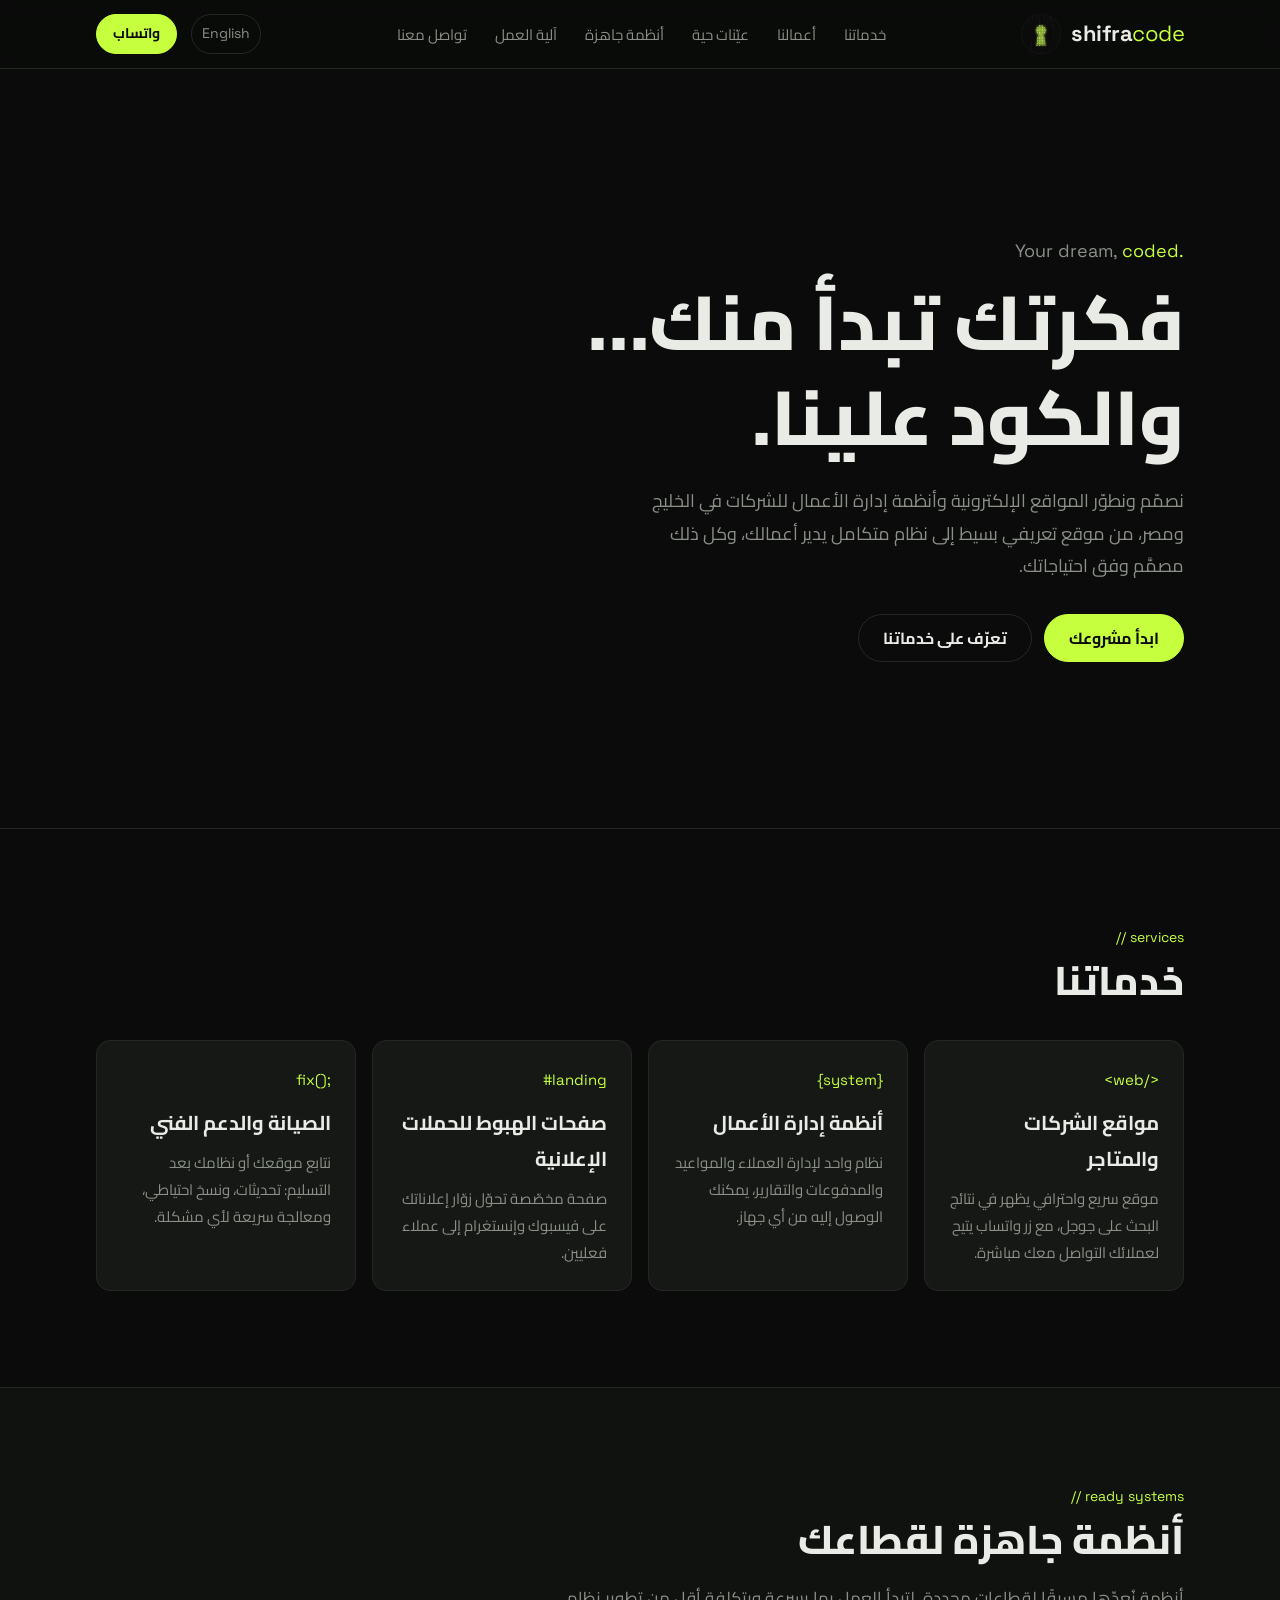
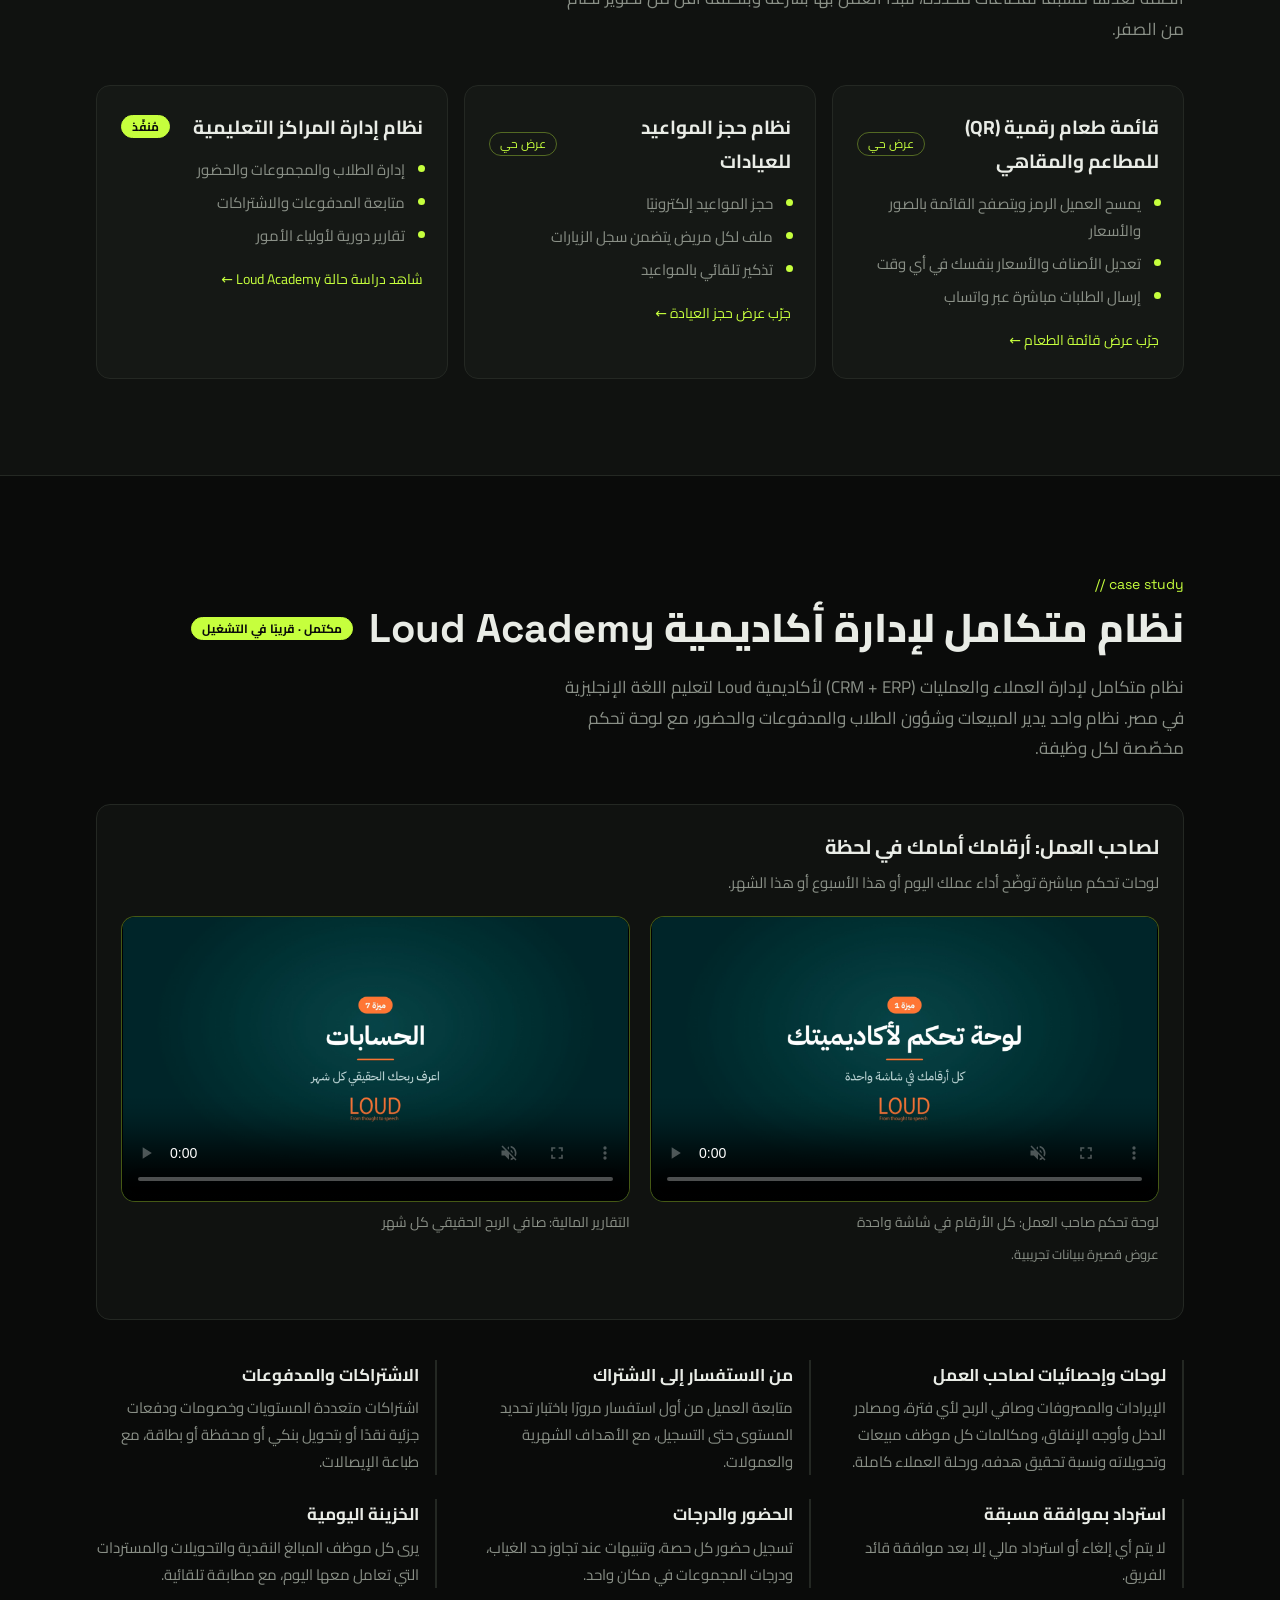
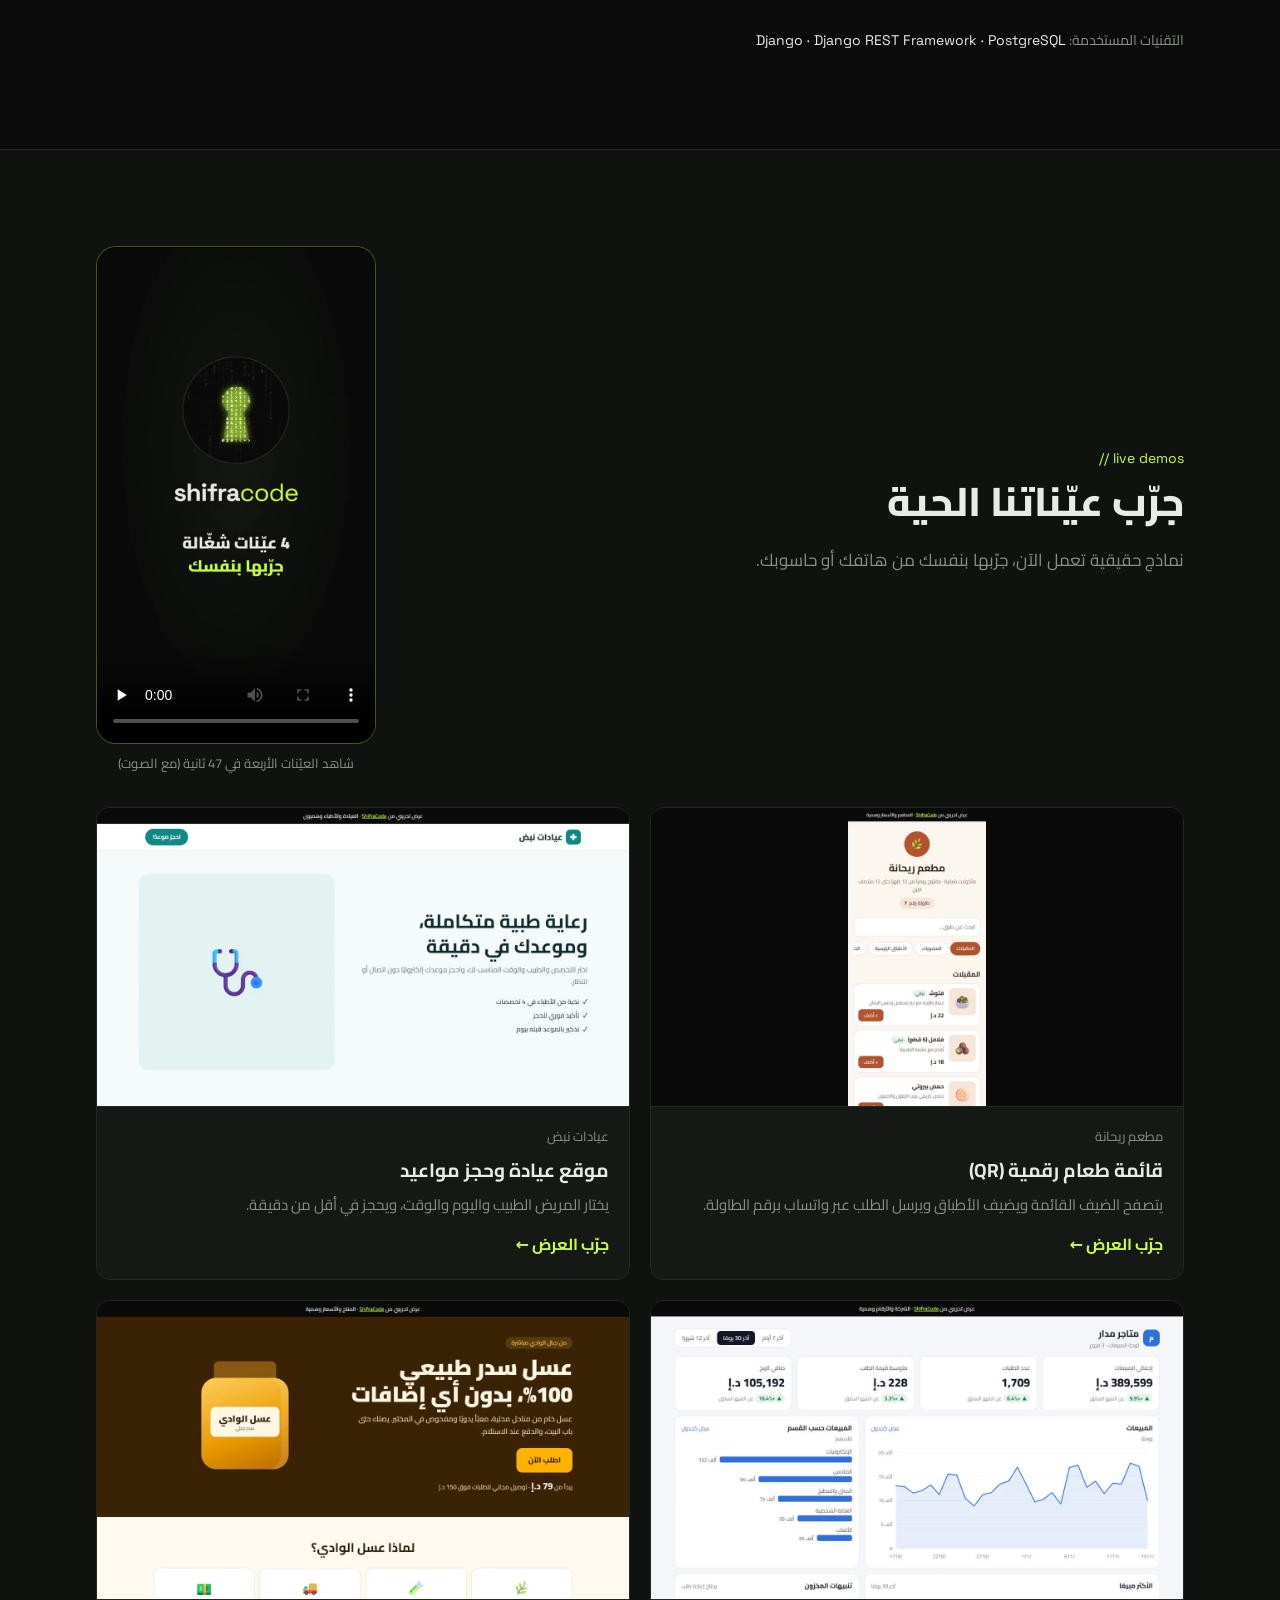
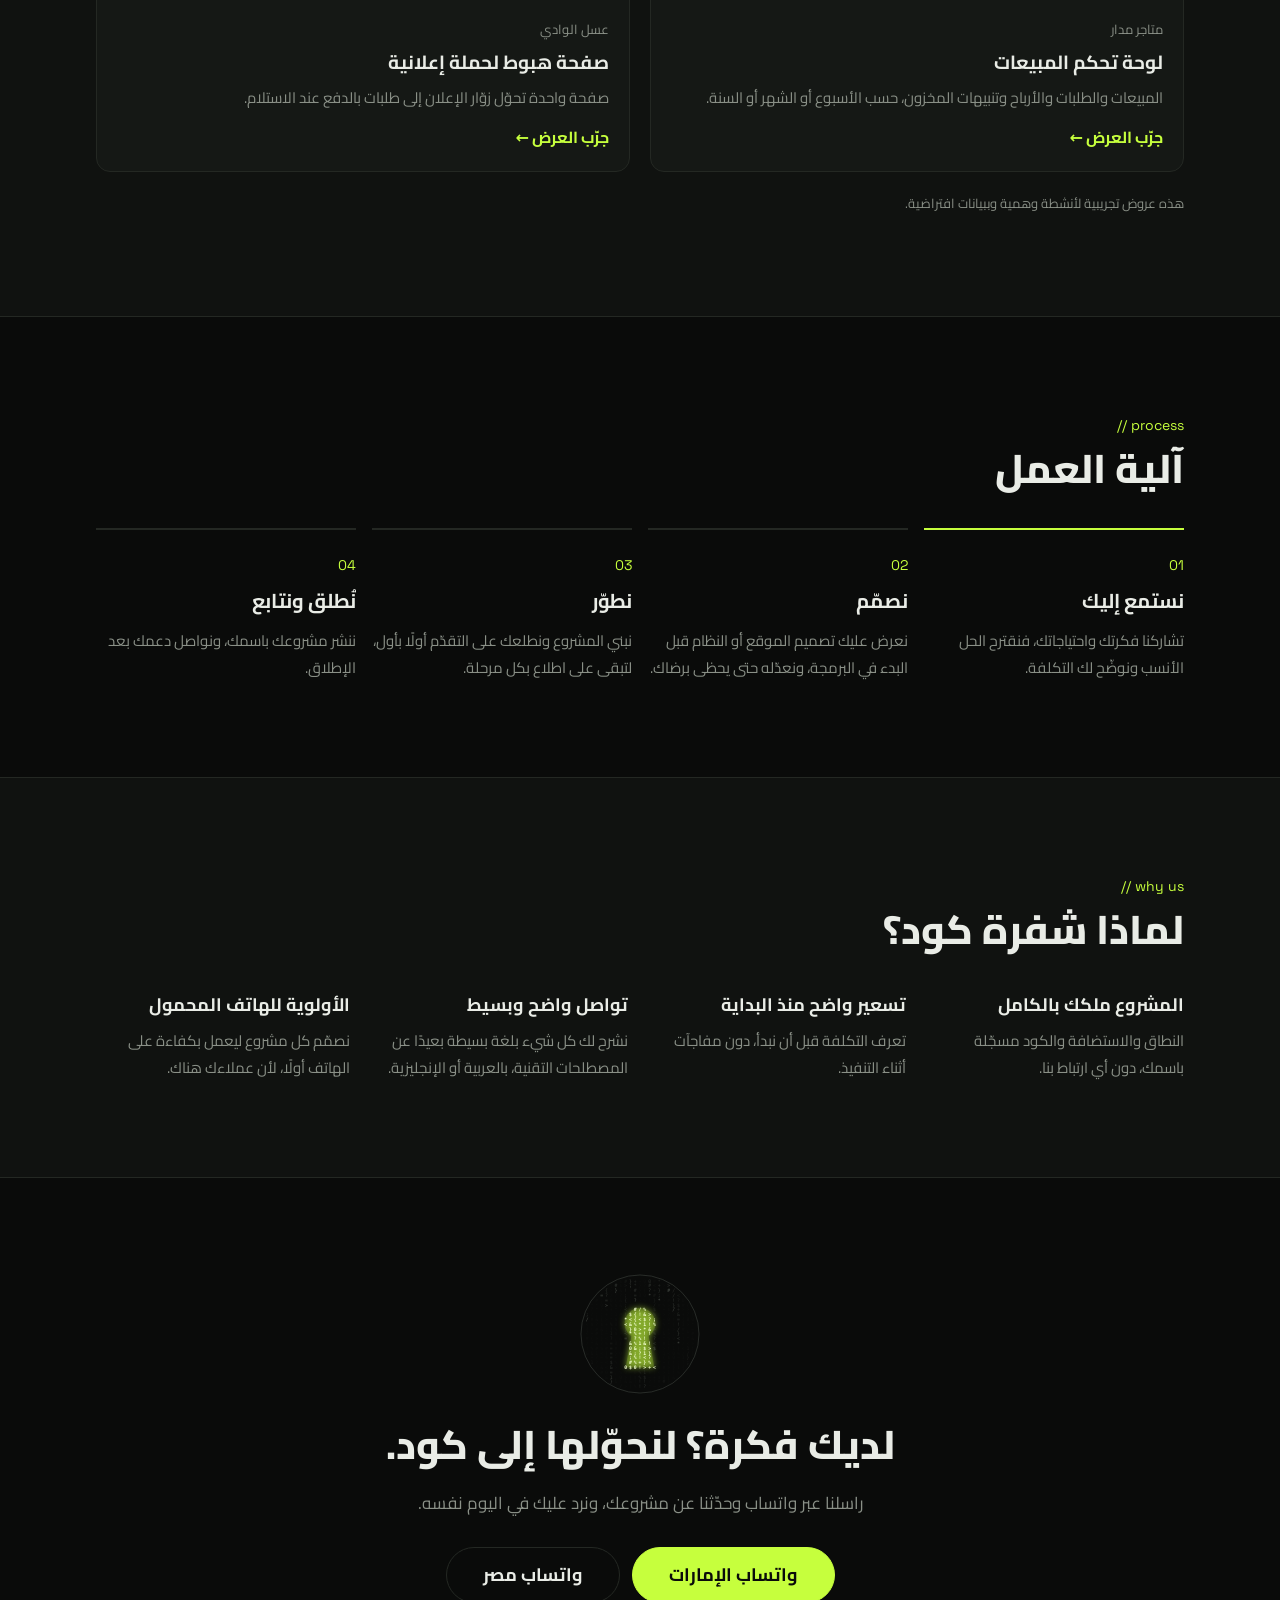
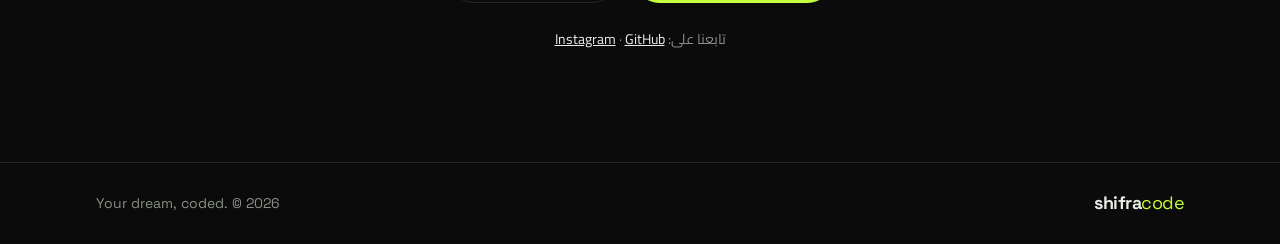
==== commit 022d234c: "Add music reel to live demos; remove case study screenshots in favor of videos Co-Authored-By: Claud" ====
--- a/ar/index.html
+++ b/ar/index.html
@@ -21,7 +21,7 @@
   <link rel="preconnect" href="https://fonts.googleapis.com">
   <link rel="preconnect" href="https://fonts.gstatic.com" crossorigin>
   <link href="https://fonts.googleapis.com/css2?family=Cairo:wght@400;600;700;800&family=Space+Grotesk:wght@400;500;700&display=swap" rel="stylesheet">
-  <link rel="stylesheet" href="../style.css?v=8">
+  <link rel="stylesheet" href="../style.css?v=9">
 </head>
 <body>
 
@@ -166,11 +166,8 @@
             </figure>
           </div>
           <p class="demos__note">عروض قصيرة ببيانات تجريبية.</p>
-          <div class="shots"><figure class="shot shot--feature"><a href="../assets/work/finance.png" target="_blank" rel="noopener"><img src="../assets/work/finance.png" alt="الإيرادات والمصروفات وصافي الربح" loading="lazy" width="1600" height="1400"></a><figcaption>الإيرادات والمصروفات وصافي الربح</figcaption></figure><figure class="shot shot--feature"><a href="../assets/work/team.png" target="_blank" rel="noopener"><img src="../assets/work/team.png" alt="أداء الفريق ورحلة العملاء" loading="lazy" width="1600" height="1400"></a><figcaption>أداء الفريق ورحلة العملاء</figcaption></figure></div>
         </div>
         <ul class="work__feats"><li class="work__feat"><h3>لوحات وإحصائيات لصاحب العمل</h3><p>الإيرادات والمصروفات وصافي الربح لأي فترة، ومصادر الدخل وأوجه الإنفاق، ومكالمات كل موظف مبيعات وتحويلاته ونسبة تحقيق هدفه، ورحلة العملاء كاملة.</p></li><li class="work__feat"><h3>من الاستفسار إلى الاشتراك</h3><p>متابعة العميل من أول استفسار مرورًا باختبار تحديد المستوى حتى التسجيل، مع الأهداف الشهرية والعمولات.</p></li><li class="work__feat"><h3>الاشتراكات والمدفوعات</h3><p>اشتراكات متعددة المستويات وخصومات ودفعات جزئية نقدًا أو بتحويل بنكي أو محفظة أو بطاقة، مع طباعة الإيصالات.</p></li><li class="work__feat"><h3>استرداد بموافقة مسبقة</h3><p>لا يتم أي إلغاء أو استرداد مالي إلا بعد موافقة قائد الفريق.</p></li><li class="work__feat"><h3>الحضور والدرجات</h3><p>تسجيل حضور كل حصة، وتنبيهات عند تجاوز حد الغياب، ودرجات المجموعات في مكان واحد.</p></li><li class="work__feat"><h3>الخزينة اليومية</h3><p>يرى كل موظف المبالغ النقدية والتحويلات والمستردات التي تعامل معها اليوم، مع مطابقة تلقائية.</p></li></ul>
-        <div class="shots"><figure class="shot"><a href="../assets/work/sales.png" target="_blank" rel="noopener"><img src="../assets/work/sales.png" alt="لوحة موظف المبيعات" loading="lazy" width="1600" height="1000"></a><figcaption>لوحة موظف المبيعات</figcaption></figure><figure class="shot"><a href="../assets/work/subscription.png" target="_blank" rel="noopener"><img src="../assets/work/subscription.png" alt="الاشتراك والمدفوعات" loading="lazy" width="1600" height="1000"></a><figcaption>الاشتراك والمدفوعات</figcaption></figure><figure class="shot"><a href="../assets/work/attendance.png" target="_blank" rel="noopener"><img src="../assets/work/attendance.png" alt="متابعة الحضور" loading="lazy" width="1600" height="1000"></a><figcaption>متابعة الحضور</figcaption></figure><figure class="shot"><a href="../assets/work/cashbox.png" target="_blank" rel="noopener"><img src="../assets/work/cashbox.png" alt="الخزينة اليومية" loading="lazy" width="1600" height="1000"></a><figcaption>الخزينة اليومية</figcaption></figure></div>
-        <p class="work__note">الشاشات معروضة ببيانات تجريبية، وأرقام الهواتف مخفية. اضغط على أي شاشة لعرضها بالحجم الكامل.</p>
         <p class="work__stack"><span>التقنيات المستخدمة:</span> <span lang="en" dir="ltr">Django · Django REST Framework · PostgreSQL</span></p>
       </div>
     </section>
@@ -178,9 +175,14 @@
     <!-- ===== Live demos ===== -->
     <section class="section section--alt" id="demos">
       <div class="container">
-        <p class="eyebrow" lang="en">// live demos</p>
-        <h2 class="section__title">جرّب عيّناتنا الحية</h2>
+        <div class="demos-intro">
+          <div class="demos-intro__text">
+          <p class="eyebrow" lang="en">// live demos</p>
+          <h2 class="section__title">جرّب عيّناتنا الحية</h2>
         <p class="section__lead">نماذج حقيقية تعمل الآن، جرّبها بنفسك من هاتفك أو حاسوبك.</p>
+          </div>
+          <figure class="reel"><video src="../assets/demos/video/reel.mp4" poster="../assets/demos/video/reel.jpg" controls playsinline preload="none" width="720" height="1280" aria-label="فيديو العيّنات الحية من ShifraCode"></video><figcaption>شاهد العيّنات الأربعة في 47 ثانية (مع الصوت)</figcaption></figure>
+        </div>
         <div class="demo-cards"><article class="demo-card"><a class="demo-card__shot" href="../demos/qr-menu/" target="_blank" rel="noopener" tabindex="-1" aria-hidden="true"><video src="../assets/demos/video/qr-menu.mp4" poster="../assets/demos/video/qr-menu.jpg" autoplay muted loop playsinline preload="metadata" width="1280" height="720"></video></a><div class="demo-card__body"><span class="demo-card__client">مطعم ريحانة</span><h3>قائمة طعام رقمية (QR)</h3><p>يتصفح الضيف القائمة ويضيف الأطباق ويرسل الطلب عبر واتساب برقم الطاولة.</p><a class="demo-card__link" href="../demos/qr-menu/" target="_blank" rel="noopener">جرّب العرض &larr;</a></div></article><article class="demo-card"><a class="demo-card__shot" href="../demos/clinic/" target="_blank" rel="noopener" tabindex="-1" aria-hidden="true"><video src="../assets/demos/video/clinic.mp4" poster="../assets/demos/video/clinic.jpg" autoplay muted loop playsinline preload="metadata" width="1280" height="720"></video></a><div class="demo-card__body"><span class="demo-card__client">عيادات نبض</span><h3>موقع عيادة وحجز مواعيد</h3><p>يختار المريض الطبيب واليوم والوقت، ويحجز في أقل من دقيقة.</p><a class="demo-card__link" href="../demos/clinic/" target="_blank" rel="noopener">جرّب العرض &larr;</a></div></article><article class="demo-card"><a class="demo-card__shot" href="../demos/dashboard/" target="_blank" rel="noopener" tabindex="-1" aria-hidden="true"><video src="../assets/demos/video/dashboard.mp4" poster="../assets/demos/video/dashboard.jpg" autoplay muted loop playsinline preload="metadata" width="1280" height="720"></video></a><div class="demo-card__body"><span class="demo-card__client">متاجر مدار</span><h3>لوحة تحكم المبيعات</h3><p>المبيعات والطلبات والأرباح وتنبيهات المخزون، حسب الأسبوع أو الشهر أو السنة.</p><a class="demo-card__link" href="../demos/dashboard/" target="_blank" rel="noopener">جرّب العرض &larr;</a></div></article><article class="demo-card"><a class="demo-card__shot" href="../demos/landing/" target="_blank" rel="noopener" tabindex="-1" aria-hidden="true"><video src="../assets/demos/video/landing.mp4" poster="../assets/demos/video/landing.jpg" autoplay muted loop playsinline preload="metadata" width="1280" height="720"></video></a><div class="demo-card__body"><span class="demo-card__client">عسل الوادي</span><h3>صفحة هبوط لحملة إعلانية</h3><p>صفحة واحدة تحوّل زوّار الإعلان إلى طلبات بالدفع عند الاستلام.</p><a class="demo-card__link" href="../demos/landing/" target="_blank" rel="noopener">جرّب العرض &larr;</a></div></article></div>
         <p class="work__note">هذه عروض تجريبية لأنشطة وهمية وببيانات افتراضية.</p>
       </div>
@@ -268,6 +270,6 @@
     </div>
   </footer>
 
-  <script src="../script.js?v=8"></script>
+  <script src="../script.js?v=9"></script>
 </body>
 </html>
--- a/style.css
+++ b/style.css
@@ -298,6 +298,12 @@
 @media (prefers-reduced-motion: reduce) { .shot img { transition: none; } }
 
 /* ===== العيّنات الحية ===== */
+.demos-intro { display: grid; grid-template-columns: 1fr 280px; gap: 32px; align-items: center; margin-bottom: 32px; }
+.demos-intro .section__lead { margin-bottom: 0; }
+.reel { margin: 0; }
+.reel video { width: 100%; height: auto; aspect-ratio: 9 / 16; border-radius: 20px; border: 1px solid rgba(198, 255, 61, .35); background: #000; }
+.reel figcaption { color: var(--muted); font-size: 13px; margin-top: 8px; text-align: center; }
+@media (max-width: 760px) { .demos-intro { grid-template-columns: 1fr; } .reel { max-width: 300px; margin: 0 auto; } }
 .demo-cards { display: grid; grid-template-columns: repeat(2, 1fr); gap: 20px; }
 .demo-card { background: var(--card); border: 1px solid var(--line); border-radius: var(--radius); overflow: hidden; display: flex; flex-direction: column; min-width: 0; transition: border-color .2s ease; }
 .demo-card:hover { border-color: rgba(198, 255, 61, .45); }
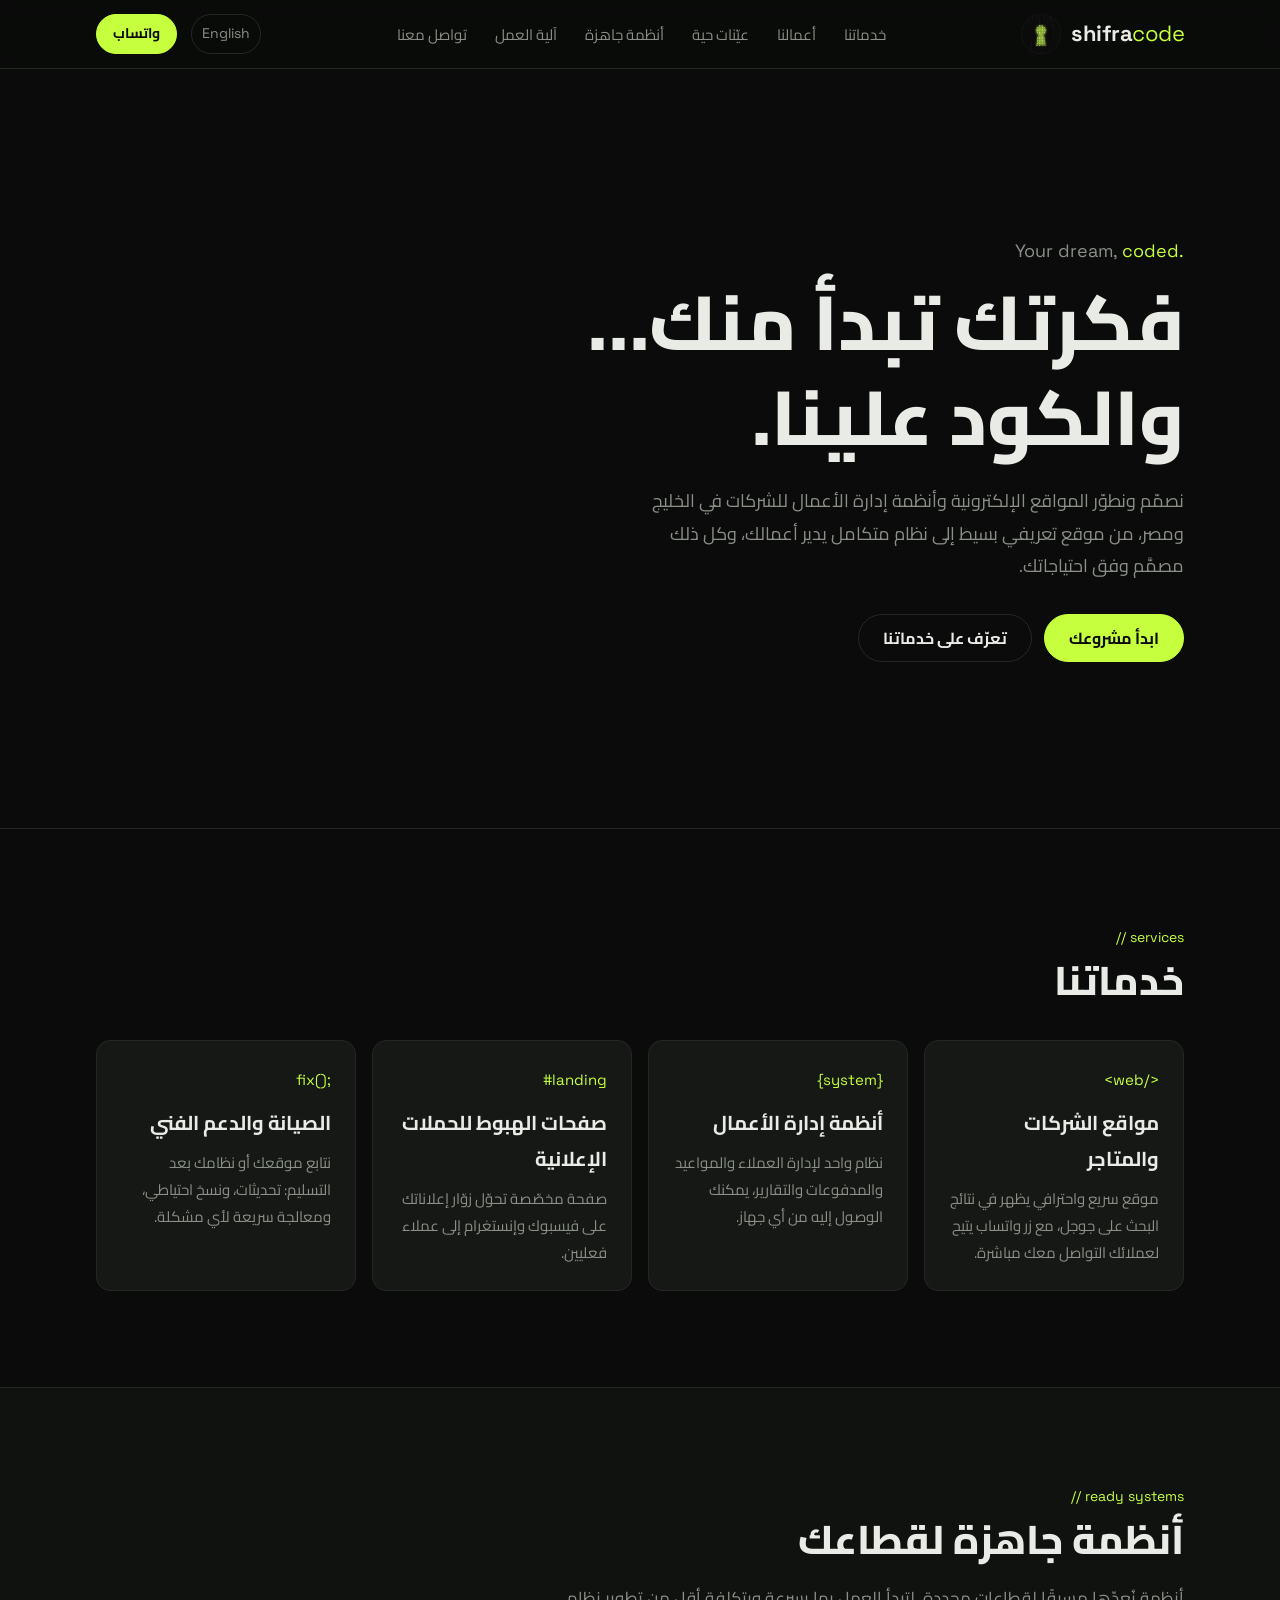
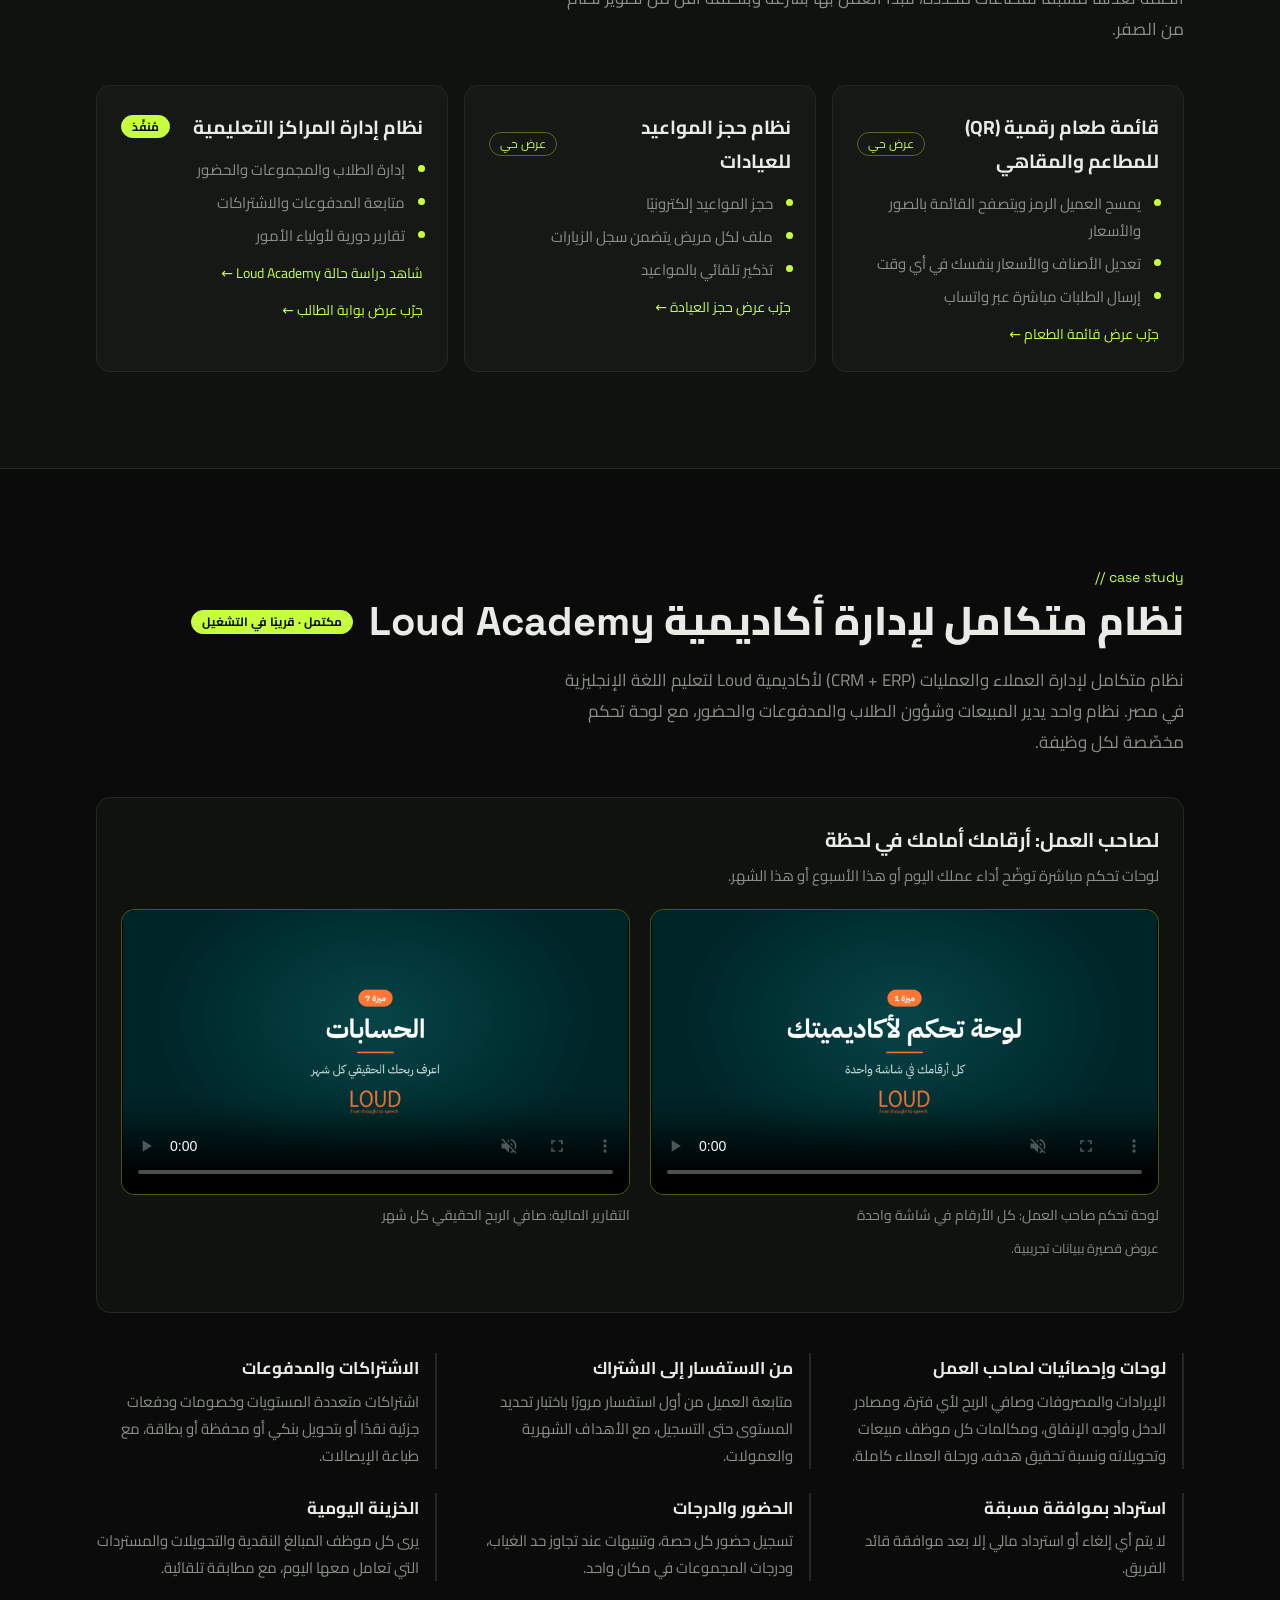
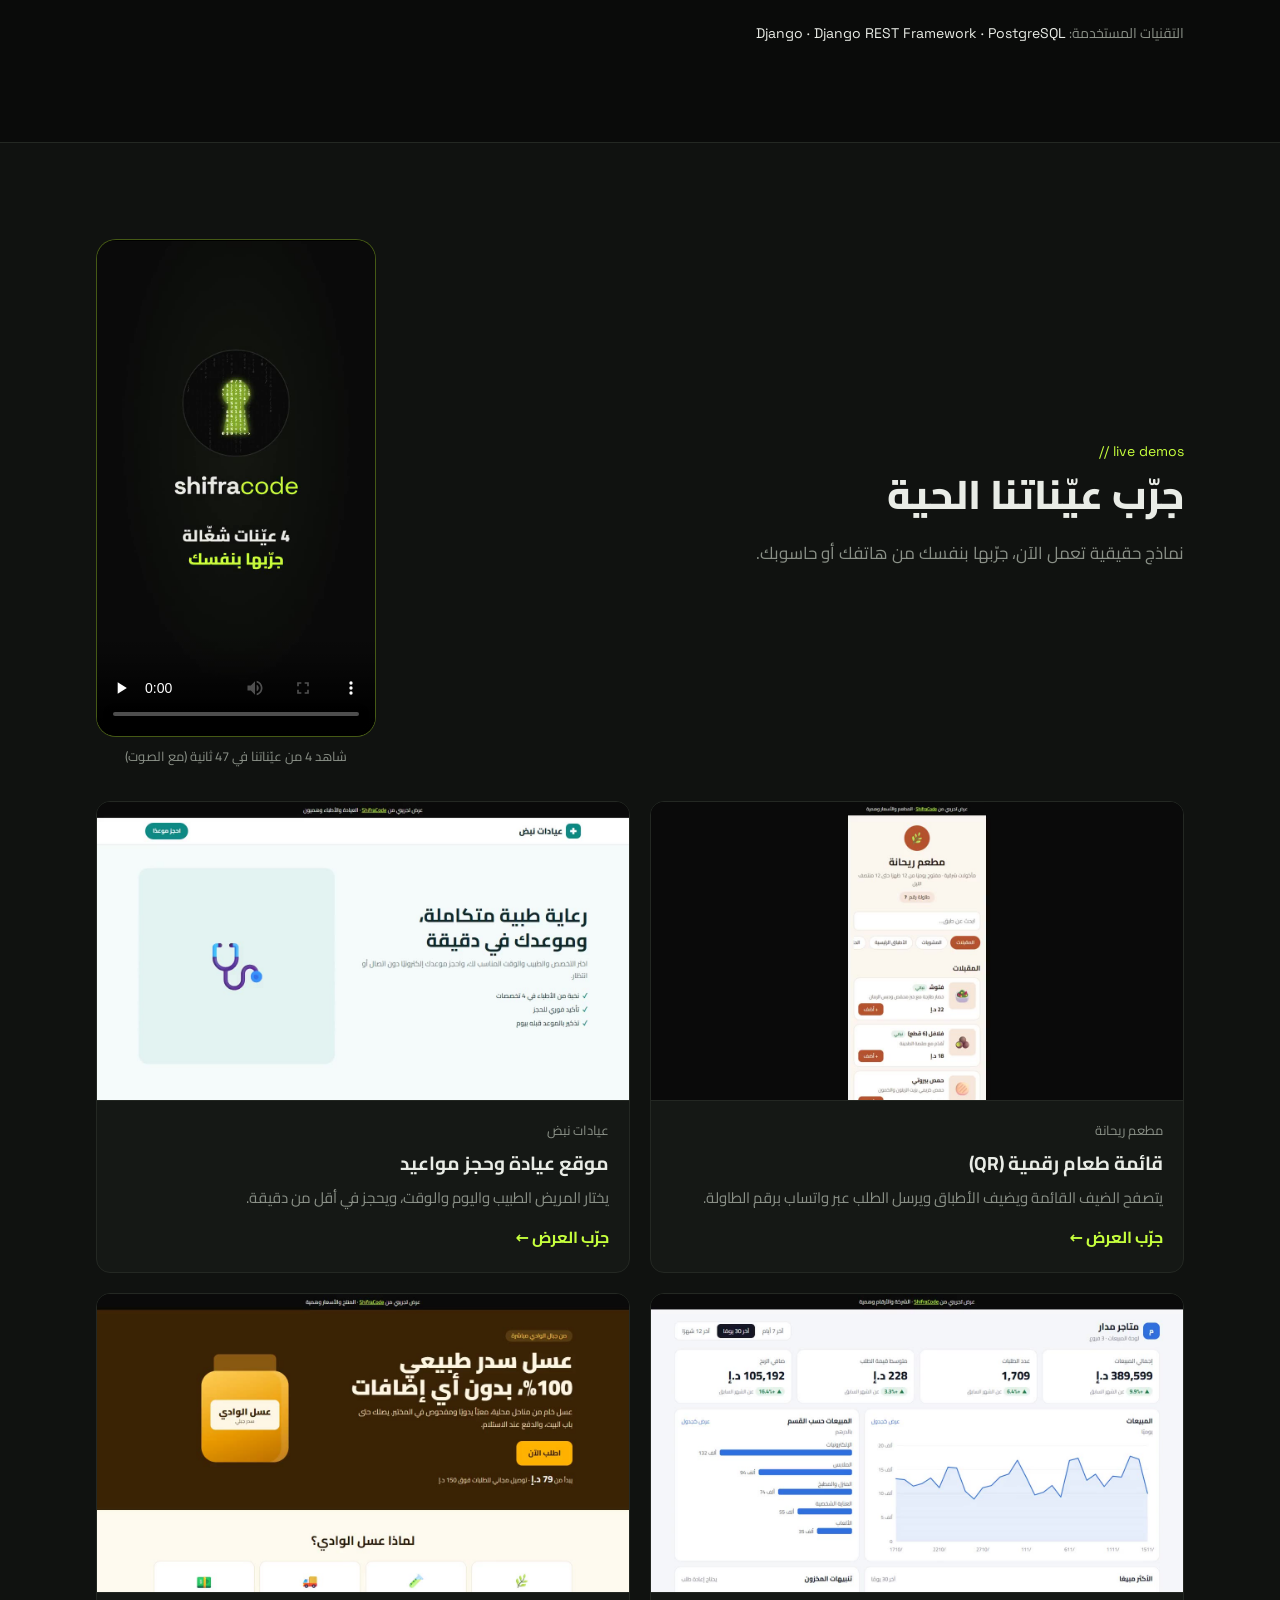
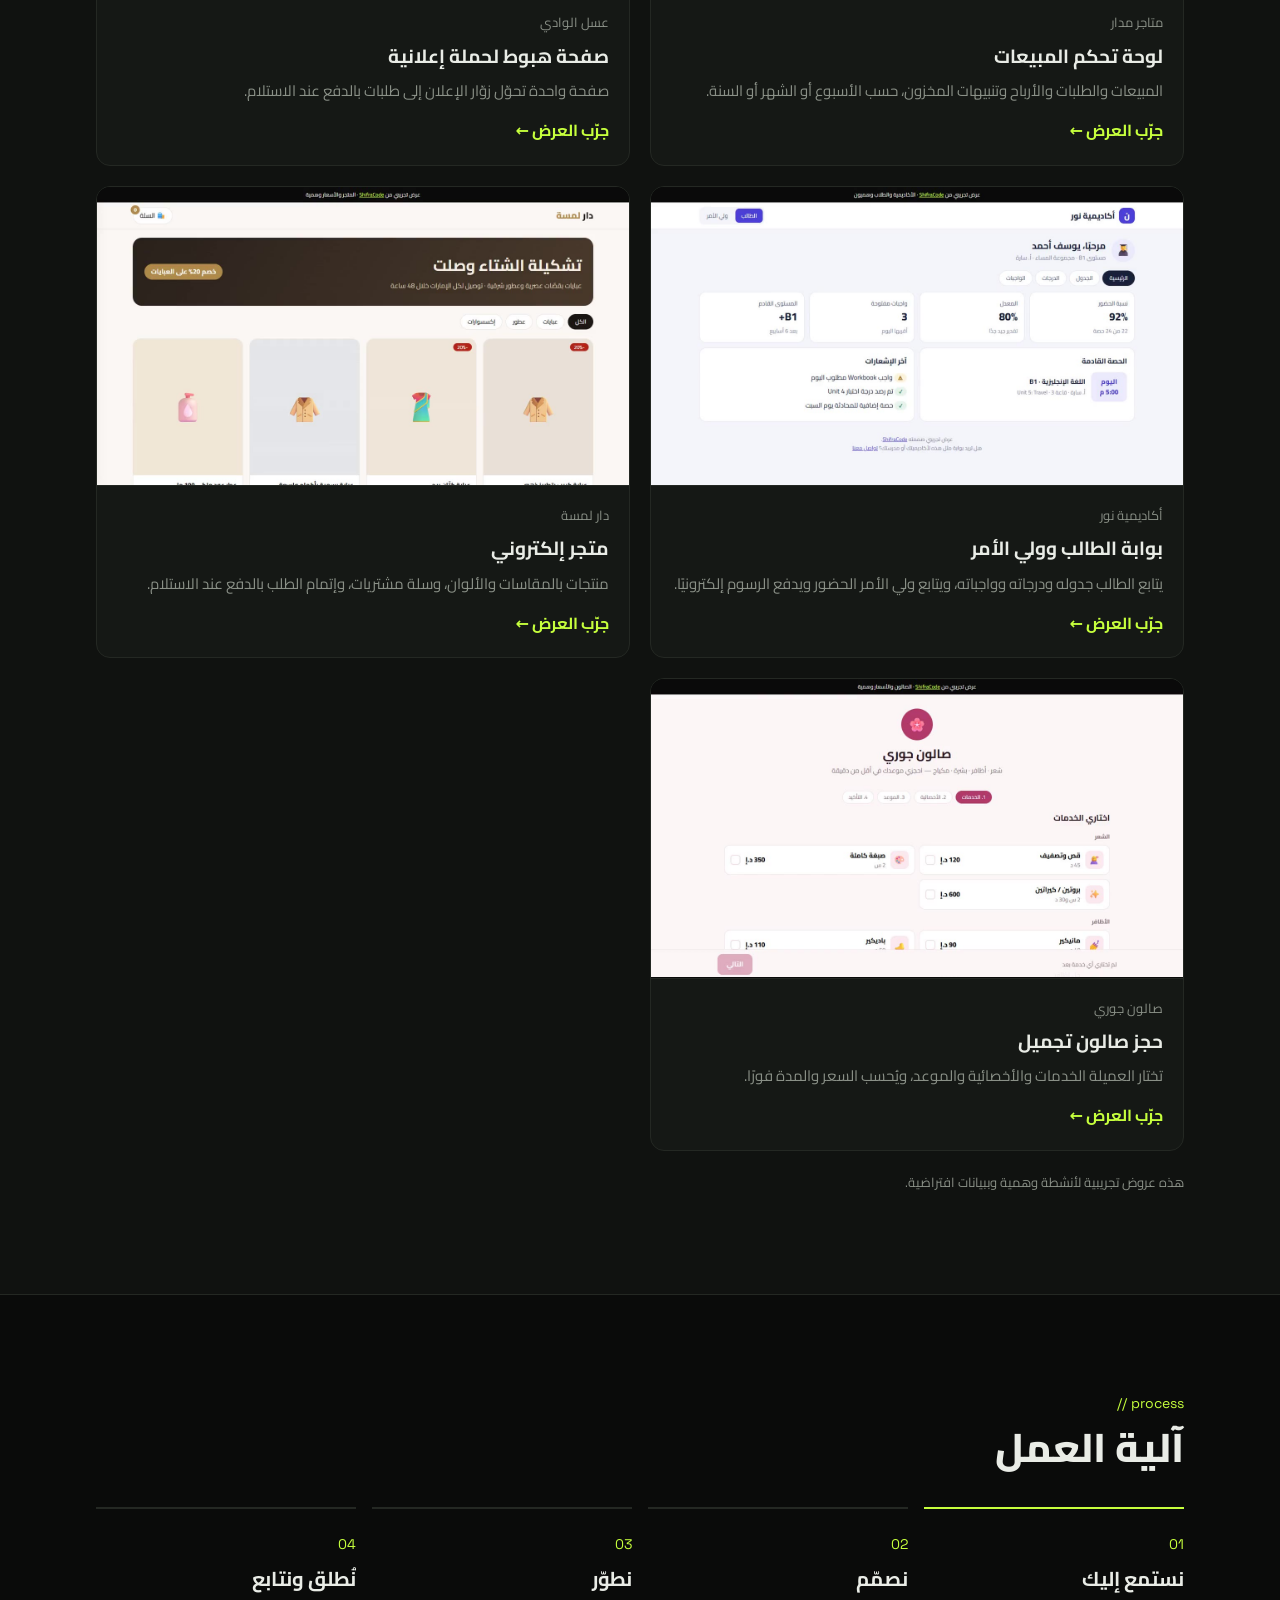
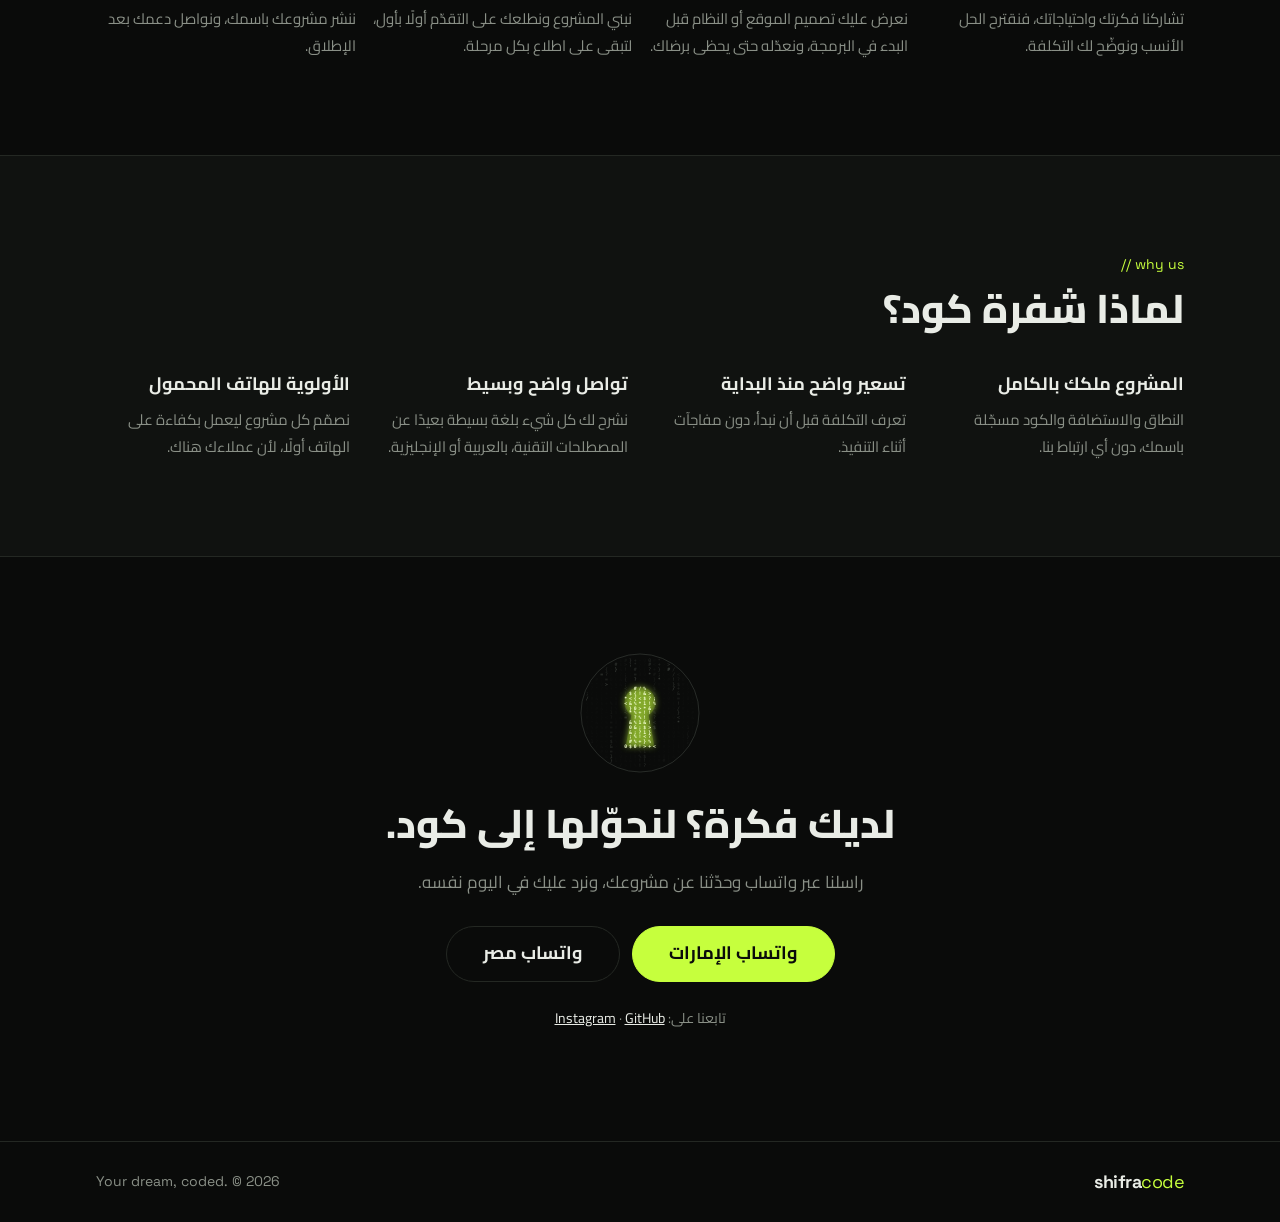
==== commit af5d8c5f: "Add student portal, online store and salon booking demos Co-Authored-By: Claude Opus 5.5 <noreply@an" ====
--- a/ar/index.html
+++ b/ar/index.html
@@ -21,7 +21,7 @@
   <link rel="preconnect" href="https://fonts.googleapis.com">
   <link rel="preconnect" href="https://fonts.gstatic.com" crossorigin>
   <link href="https://fonts.googleapis.com/css2?family=Cairo:wght@400;600;700;800&family=Space+Grotesk:wght@400;500;700&display=swap" rel="stylesheet">
-  <link rel="stylesheet" href="../style.css?v=9">
+  <link rel="stylesheet" href="../style.css?v=10">
 </head>
 <body>
 
@@ -138,6 +138,7 @@
               <li>تقارير دورية لأولياء الأمور</li>
             </ul>
             <a class="product__link" href="#work">شاهد دراسة حالة Loud Academy &larr;</a>
+            <a class="product__link" href="../demos/student-portal/" target="_blank" rel="noopener">جرّب عرض بوابة الطالب &larr;</a>
           </article>
         </div>
       </div>
@@ -181,9 +182,9 @@
           <h2 class="section__title">جرّب عيّناتنا الحية</h2>
         <p class="section__lead">نماذج حقيقية تعمل الآن، جرّبها بنفسك من هاتفك أو حاسوبك.</p>
           </div>
-          <figure class="reel"><video src="../assets/demos/video/reel.mp4" poster="../assets/demos/video/reel.jpg" controls playsinline preload="none" width="720" height="1280" aria-label="فيديو العيّنات الحية من ShifraCode"></video><figcaption>شاهد العيّنات الأربعة في 47 ثانية (مع الصوت)</figcaption></figure>
-        </div>
-        <div class="demo-cards"><article class="demo-card"><a class="demo-card__shot" href="../demos/qr-menu/" target="_blank" rel="noopener" tabindex="-1" aria-hidden="true"><video src="../assets/demos/video/qr-menu.mp4" poster="../assets/demos/video/qr-menu.jpg" autoplay muted loop playsinline preload="metadata" width="1280" height="720"></video></a><div class="demo-card__body"><span class="demo-card__client">مطعم ريحانة</span><h3>قائمة طعام رقمية (QR)</h3><p>يتصفح الضيف القائمة ويضيف الأطباق ويرسل الطلب عبر واتساب برقم الطاولة.</p><a class="demo-card__link" href="../demos/qr-menu/" target="_blank" rel="noopener">جرّب العرض &larr;</a></div></article><article class="demo-card"><a class="demo-card__shot" href="../demos/clinic/" target="_blank" rel="noopener" tabindex="-1" aria-hidden="true"><video src="../assets/demos/video/clinic.mp4" poster="../assets/demos/video/clinic.jpg" autoplay muted loop playsinline preload="metadata" width="1280" height="720"></video></a><div class="demo-card__body"><span class="demo-card__client">عيادات نبض</span><h3>موقع عيادة وحجز مواعيد</h3><p>يختار المريض الطبيب واليوم والوقت، ويحجز في أقل من دقيقة.</p><a class="demo-card__link" href="../demos/clinic/" target="_blank" rel="noopener">جرّب العرض &larr;</a></div></article><article class="demo-card"><a class="demo-card__shot" href="../demos/dashboard/" target="_blank" rel="noopener" tabindex="-1" aria-hidden="true"><video src="../assets/demos/video/dashboard.mp4" poster="../assets/demos/video/dashboard.jpg" autoplay muted loop playsinline preload="metadata" width="1280" height="720"></video></a><div class="demo-card__body"><span class="demo-card__client">متاجر مدار</span><h3>لوحة تحكم المبيعات</h3><p>المبيعات والطلبات والأرباح وتنبيهات المخزون، حسب الأسبوع أو الشهر أو السنة.</p><a class="demo-card__link" href="../demos/dashboard/" target="_blank" rel="noopener">جرّب العرض &larr;</a></div></article><article class="demo-card"><a class="demo-card__shot" href="../demos/landing/" target="_blank" rel="noopener" tabindex="-1" aria-hidden="true"><video src="../assets/demos/video/landing.mp4" poster="../assets/demos/video/landing.jpg" autoplay muted loop playsinline preload="metadata" width="1280" height="720"></video></a><div class="demo-card__body"><span class="demo-card__client">عسل الوادي</span><h3>صفحة هبوط لحملة إعلانية</h3><p>صفحة واحدة تحوّل زوّار الإعلان إلى طلبات بالدفع عند الاستلام.</p><a class="demo-card__link" href="../demos/landing/" target="_blank" rel="noopener">جرّب العرض &larr;</a></div></article></div>
+          <figure class="reel"><video src="../assets/demos/video/reel.mp4" poster="../assets/demos/video/reel.jpg" controls playsinline preload="none" width="720" height="1280" aria-label="فيديو العيّنات الحية من ShifraCode"></video><figcaption>شاهد 4 من عيّناتنا في 47 ثانية (مع الصوت)</figcaption></figure>
+        </div>
+        <div class="demo-cards"><article class="demo-card"><a class="demo-card__shot" href="../demos/qr-menu/" target="_blank" rel="noopener" tabindex="-1" aria-hidden="true"><video src="../assets/demos/video/qr-menu.mp4" poster="../assets/demos/video/qr-menu.jpg" autoplay muted loop playsinline preload="metadata" width="1280" height="720"></video></a><div class="demo-card__body"><span class="demo-card__client">مطعم ريحانة</span><h3>قائمة طعام رقمية (QR)</h3><p>يتصفح الضيف القائمة ويضيف الأطباق ويرسل الطلب عبر واتساب برقم الطاولة.</p><a class="demo-card__link" href="../demos/qr-menu/" target="_blank" rel="noopener">جرّب العرض &larr;</a></div></article><article class="demo-card"><a class="demo-card__shot" href="../demos/clinic/" target="_blank" rel="noopener" tabindex="-1" aria-hidden="true"><video src="../assets/demos/video/clinic.mp4" poster="../assets/demos/video/clinic.jpg" autoplay muted loop playsinline preload="metadata" width="1280" height="720"></video></a><div class="demo-card__body"><span class="demo-card__client">عيادات نبض</span><h3>موقع عيادة وحجز مواعيد</h3><p>يختار المريض الطبيب واليوم والوقت، ويحجز في أقل من دقيقة.</p><a class="demo-card__link" href="../demos/clinic/" target="_blank" rel="noopener">جرّب العرض &larr;</a></div></article><article class="demo-card"><a class="demo-card__shot" href="../demos/dashboard/" target="_blank" rel="noopener" tabindex="-1" aria-hidden="true"><video src="../assets/demos/video/dashboard.mp4" poster="../assets/demos/video/dashboard.jpg" autoplay muted loop playsinline preload="metadata" width="1280" height="720"></video></a><div class="demo-card__body"><span class="demo-card__client">متاجر مدار</span><h3>لوحة تحكم المبيعات</h3><p>المبيعات والطلبات والأرباح وتنبيهات المخزون، حسب الأسبوع أو الشهر أو السنة.</p><a class="demo-card__link" href="../demos/dashboard/" target="_blank" rel="noopener">جرّب العرض &larr;</a></div></article><article class="demo-card"><a class="demo-card__shot" href="../demos/landing/" target="_blank" rel="noopener" tabindex="-1" aria-hidden="true"><video src="../assets/demos/video/landing.mp4" poster="../assets/demos/video/landing.jpg" autoplay muted loop playsinline preload="metadata" width="1280" height="720"></video></a><div class="demo-card__body"><span class="demo-card__client">عسل الوادي</span><h3>صفحة هبوط لحملة إعلانية</h3><p>صفحة واحدة تحوّل زوّار الإعلان إلى طلبات بالدفع عند الاستلام.</p><a class="demo-card__link" href="../demos/landing/" target="_blank" rel="noopener">جرّب العرض &larr;</a></div></article><article class="demo-card"><a class="demo-card__shot" href="../demos/student-portal/" target="_blank" rel="noopener" tabindex="-1" aria-hidden="true"><video src="../assets/demos/video/student-portal.mp4" poster="../assets/demos/video/student-portal.jpg" autoplay muted loop playsinline preload="metadata" width="1280" height="720"></video></a><div class="demo-card__body"><span class="demo-card__client">أكاديمية نور</span><h3>بوابة الطالب وولي الأمر</h3><p>يتابع الطالب جدوله ودرجاته وواجباته، ويتابع ولي الأمر الحضور ويدفع الرسوم إلكترونيًا.</p><a class="demo-card__link" href="../demos/student-portal/" target="_blank" rel="noopener">جرّب العرض &larr;</a></div></article><article class="demo-card"><a class="demo-card__shot" href="../demos/store/" target="_blank" rel="noopener" tabindex="-1" aria-hidden="true"><video src="../assets/demos/video/store.mp4" poster="../assets/demos/video/store.jpg" autoplay muted loop playsinline preload="metadata" width="1280" height="720"></video></a><div class="demo-card__body"><span class="demo-card__client">دار لمسة</span><h3>متجر إلكتروني</h3><p>منتجات بالمقاسات والألوان، وسلة مشتريات، وإتمام الطلب بالدفع عند الاستلام.</p><a class="demo-card__link" href="../demos/store/" target="_blank" rel="noopener">جرّب العرض &larr;</a></div></article><article class="demo-card"><a class="demo-card__shot" href="../demos/salon/" target="_blank" rel="noopener" tabindex="-1" aria-hidden="true"><video src="../assets/demos/video/salon.mp4" poster="../assets/demos/video/salon.jpg" autoplay muted loop playsinline preload="metadata" width="1280" height="720"></video></a><div class="demo-card__body"><span class="demo-card__client">صالون جوري</span><h3>حجز صالون تجميل</h3><p>تختار العميلة الخدمات والأخصائية والموعد، ويُحسب السعر والمدة فورًا.</p><a class="demo-card__link" href="../demos/salon/" target="_blank" rel="noopener">جرّب العرض &larr;</a></div></article></div>
         <p class="work__note">هذه عروض تجريبية لأنشطة وهمية وببيانات افتراضية.</p>
       </div>
     </section>
@@ -270,6 +271,6 @@
     </div>
   </footer>
 
-  <script src="../script.js?v=9"></script>
+  <script src="../script.js?v=10"></script>
 </body>
 </html>
--- a/style.css
+++ b/style.css
@@ -237,7 +237,7 @@
 
 /* ===== دراسة الحالة (أعمالنا) ===== */
 .badge--done { color: var(--bg); background: var(--lime); border-color: var(--lime); font-weight: 700; }
-.product__link { display: inline-block; margin-top: 12px; color: var(--lime); font-size: 14px; text-decoration: none; }
+.product__link { display: block; width: fit-content; margin-top: 12px; color: var(--lime); font-size: 14px; text-decoration: none; }
 .product__link:hover { text-decoration: underline; }
 .work__head { display: flex; align-items: center; flex-wrap: wrap; gap: 8px 16px; margin-bottom: 16px; }
 .work__head .section__title { margin: 0; }
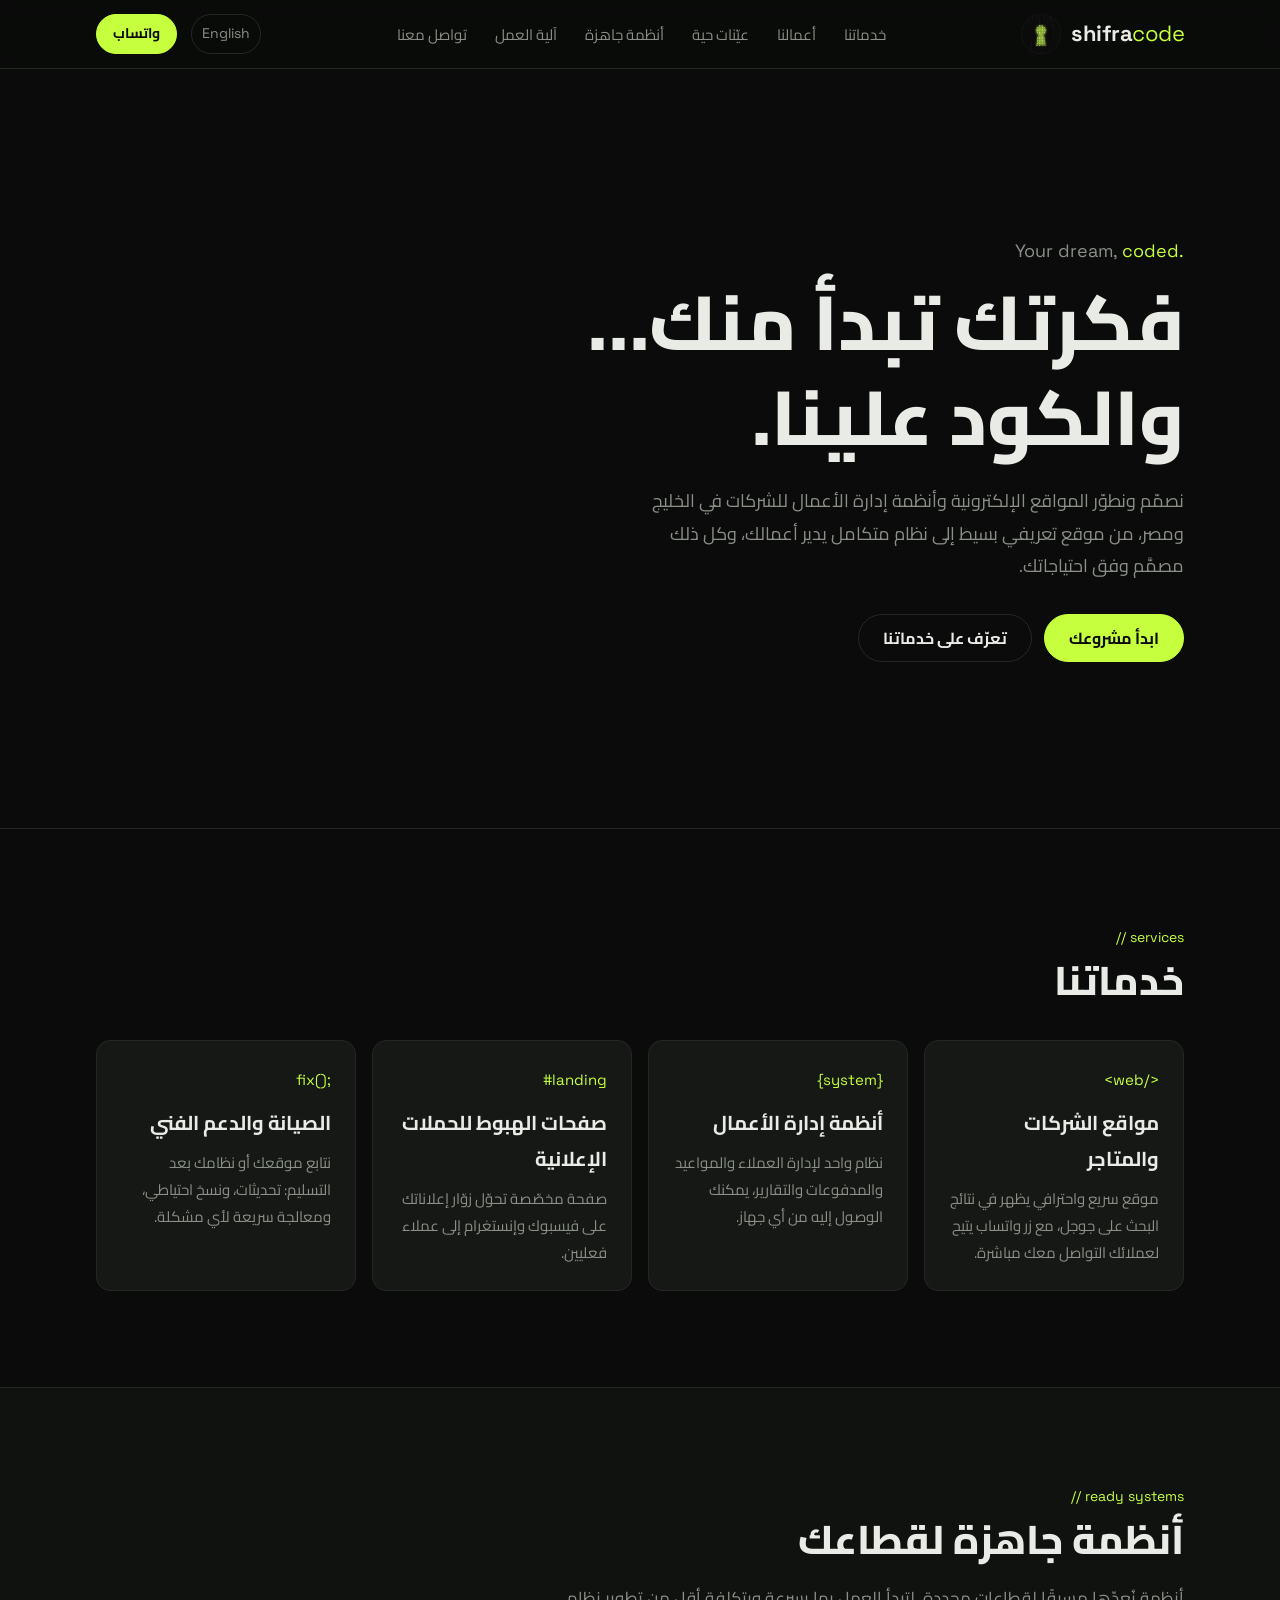
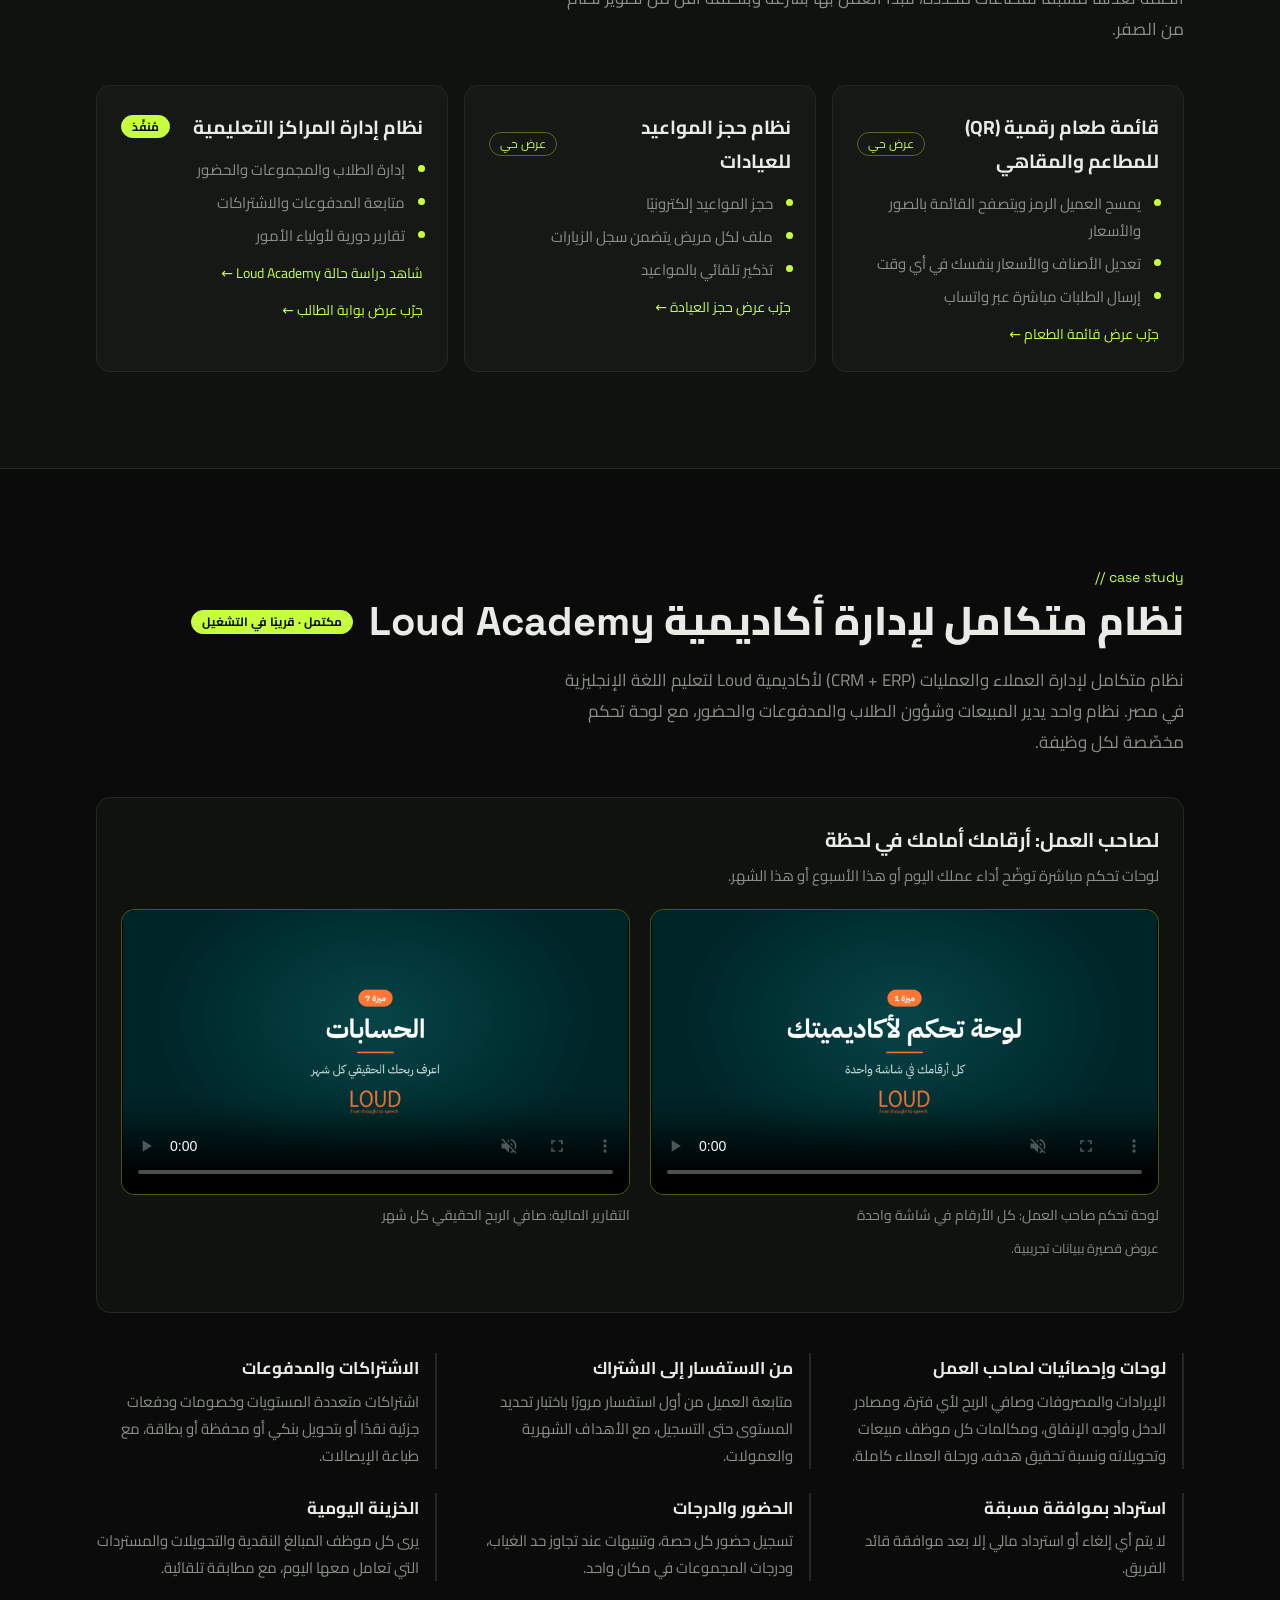
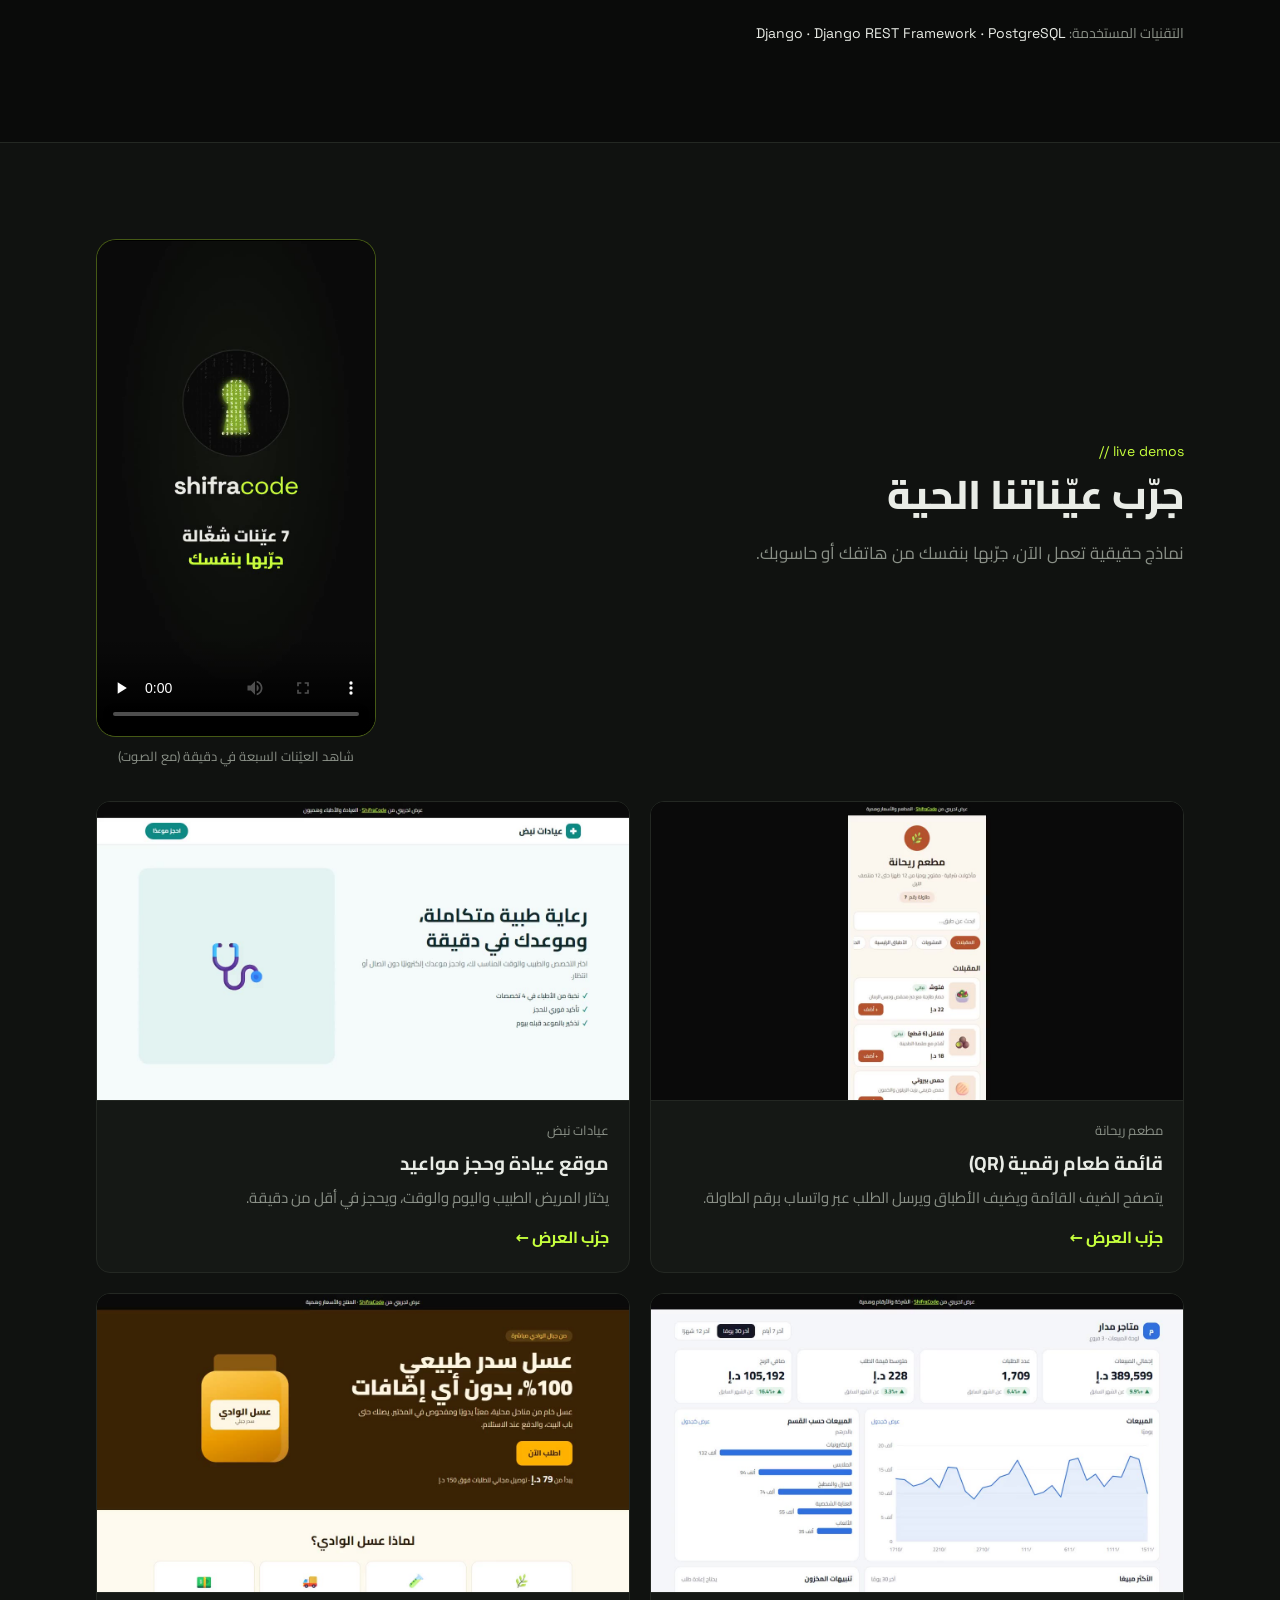
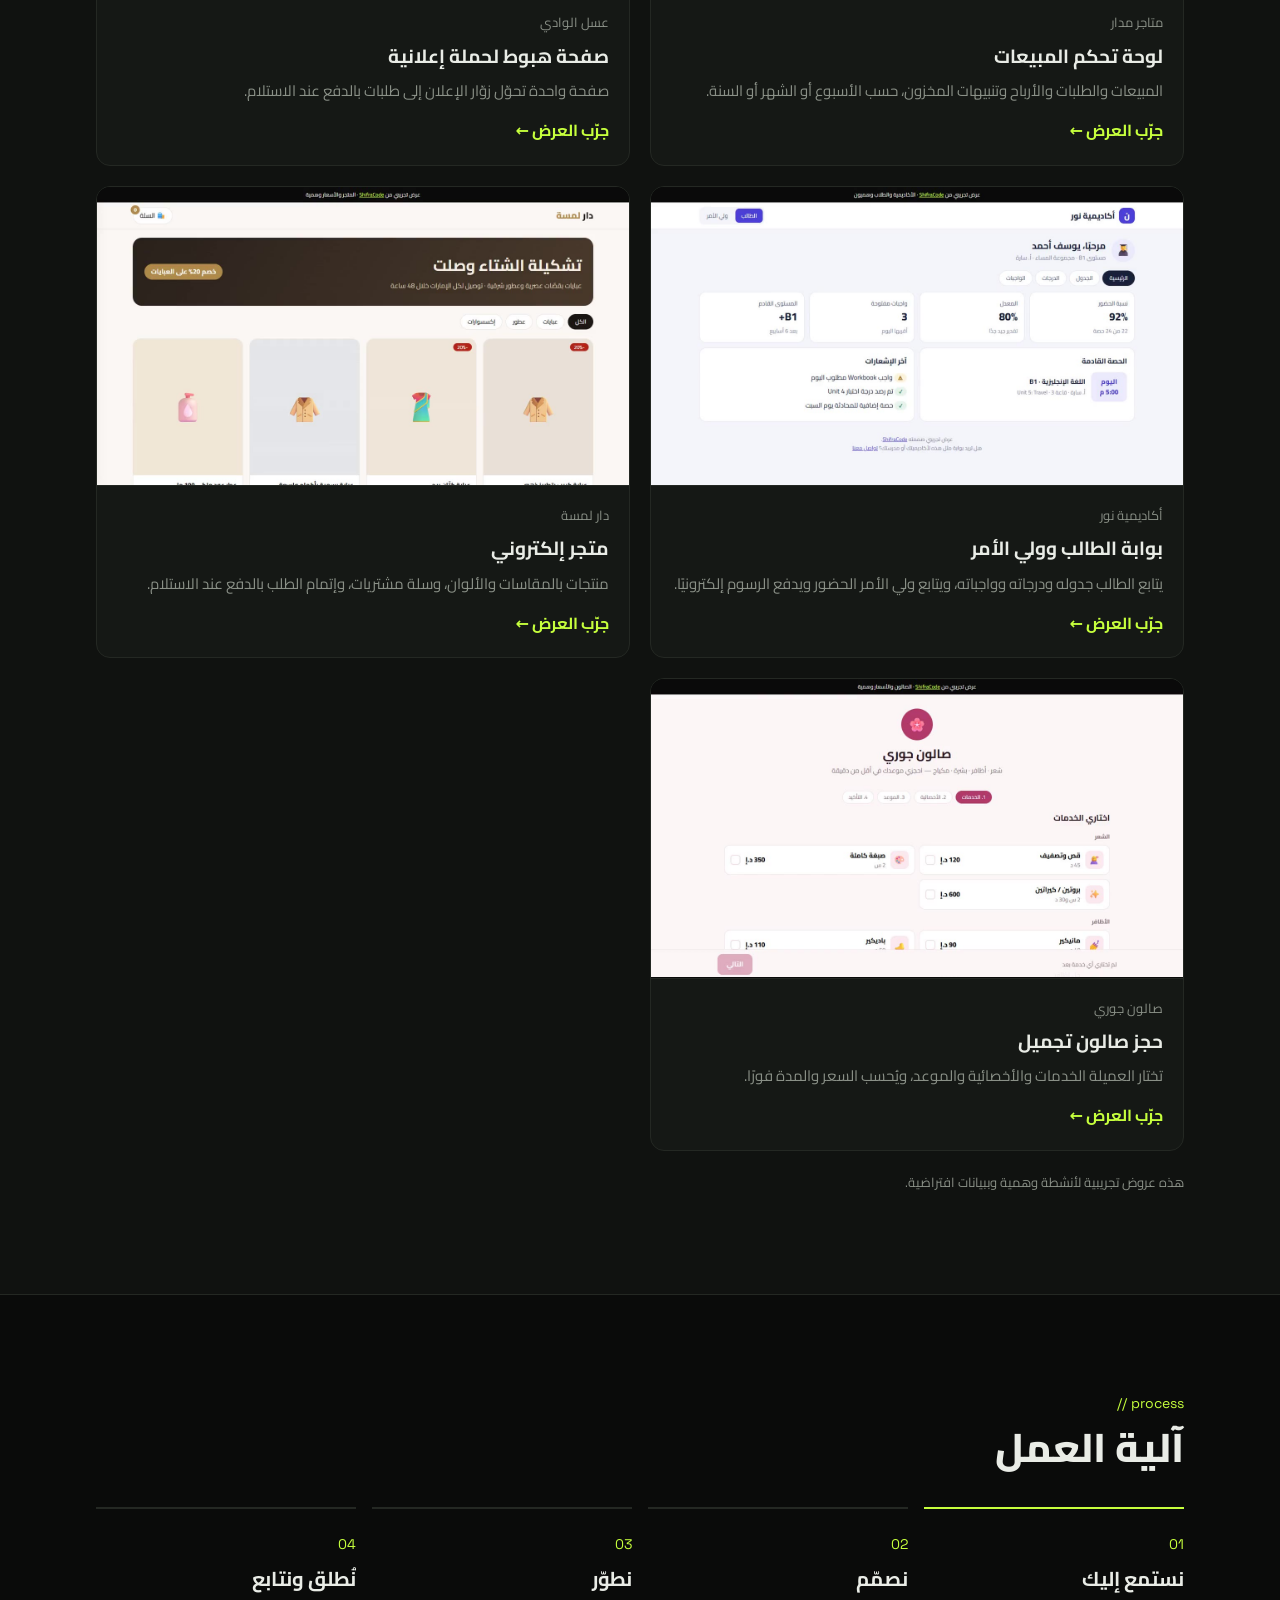
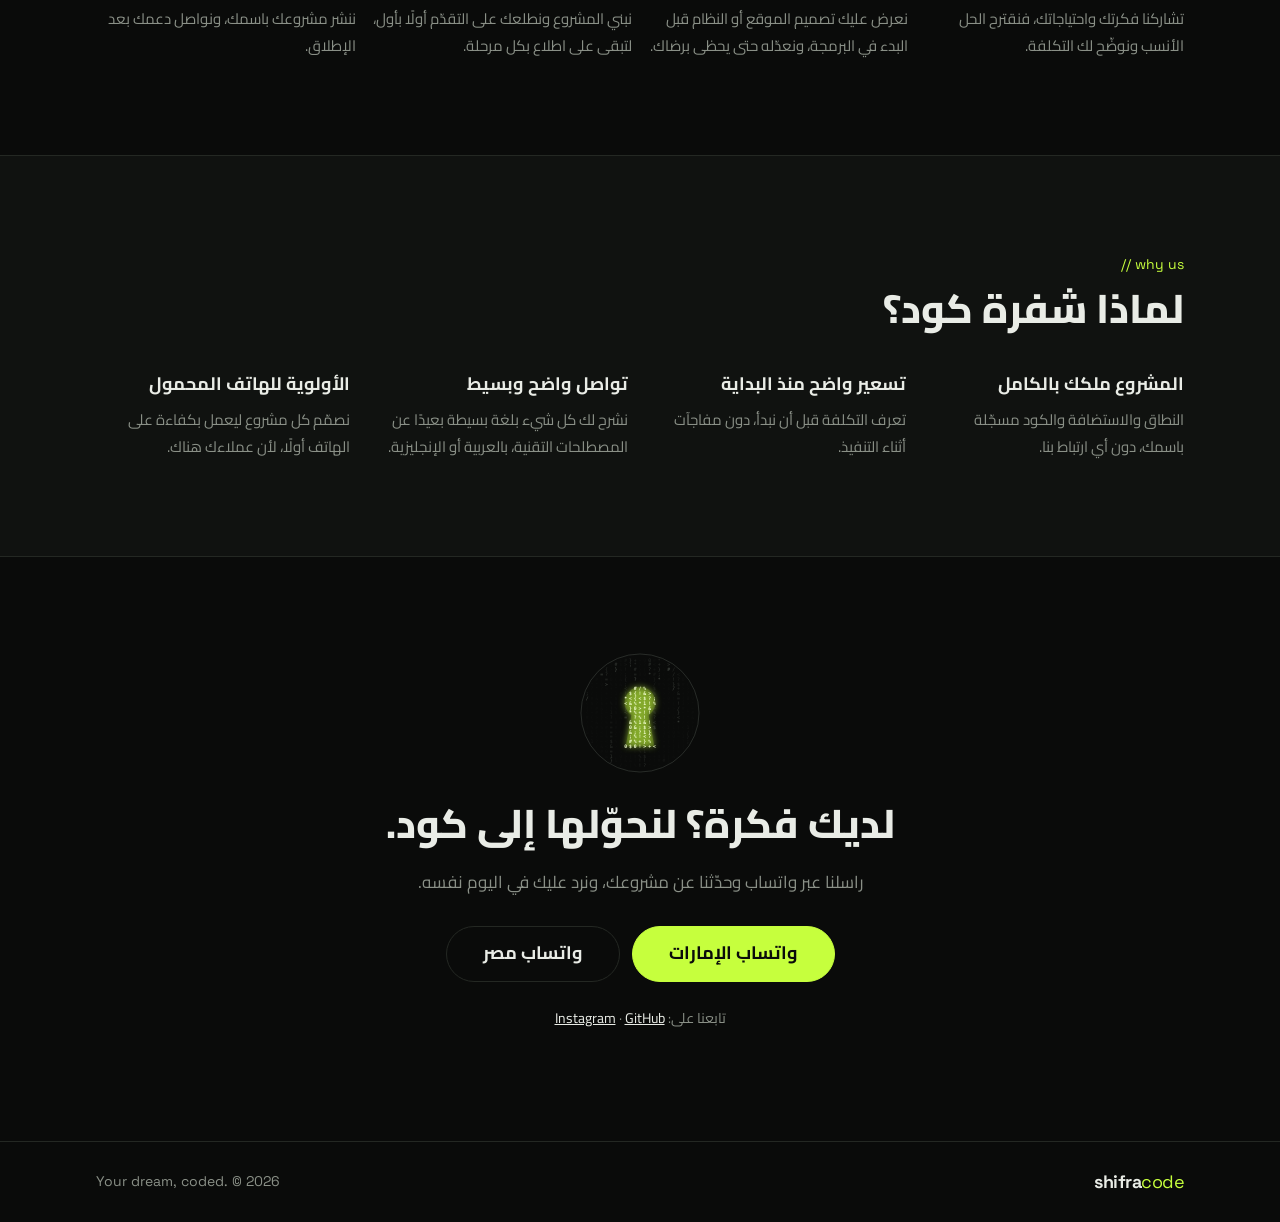
==== commit e5613e9d: "Replace demos reel with 7-demo version Co-Authored-By: Claude Opus 5.5 <noreply@anthropic.com>" ====
--- a/ar/index.html
+++ b/ar/index.html
@@ -182,7 +182,7 @@
           <h2 class="section__title">جرّب عيّناتنا الحية</h2>
         <p class="section__lead">نماذج حقيقية تعمل الآن، جرّبها بنفسك من هاتفك أو حاسوبك.</p>
           </div>
-          <figure class="reel"><video src="../assets/demos/video/reel.mp4" poster="../assets/demos/video/reel.jpg" controls playsinline preload="none" width="720" height="1280" aria-label="فيديو العيّنات الحية من ShifraCode"></video><figcaption>شاهد 4 من عيّناتنا في 47 ثانية (مع الصوت)</figcaption></figure>
+          <figure class="reel"><video src="../assets/demos/video/reel7.mp4" poster="../assets/demos/video/reel7.jpg" controls playsinline preload="none" width="720" height="1280" aria-label="فيديو العيّنات الحية من ShifraCode"></video><figcaption>شاهد العيّنات السبعة في دقيقة (مع الصوت)</figcaption></figure>
         </div>
         <div class="demo-cards"><article class="demo-card"><a class="demo-card__shot" href="../demos/qr-menu/" target="_blank" rel="noopener" tabindex="-1" aria-hidden="true"><video src="../assets/demos/video/qr-menu.mp4" poster="../assets/demos/video/qr-menu.jpg" autoplay muted loop playsinline preload="metadata" width="1280" height="720"></video></a><div class="demo-card__body"><span class="demo-card__client">مطعم ريحانة</span><h3>قائمة طعام رقمية (QR)</h3><p>يتصفح الضيف القائمة ويضيف الأطباق ويرسل الطلب عبر واتساب برقم الطاولة.</p><a class="demo-card__link" href="../demos/qr-menu/" target="_blank" rel="noopener">جرّب العرض &larr;</a></div></article><article class="demo-card"><a class="demo-card__shot" href="../demos/clinic/" target="_blank" rel="noopener" tabindex="-1" aria-hidden="true"><video src="../assets/demos/video/clinic.mp4" poster="../assets/demos/video/clinic.jpg" autoplay muted loop playsinline preload="metadata" width="1280" height="720"></video></a><div class="demo-card__body"><span class="demo-card__client">عيادات نبض</span><h3>موقع عيادة وحجز مواعيد</h3><p>يختار المريض الطبيب واليوم والوقت، ويحجز في أقل من دقيقة.</p><a class="demo-card__link" href="../demos/clinic/" target="_blank" rel="noopener">جرّب العرض &larr;</a></div></article><article class="demo-card"><a class="demo-card__shot" href="../demos/dashboard/" target="_blank" rel="noopener" tabindex="-1" aria-hidden="true"><video src="../assets/demos/video/dashboard.mp4" poster="../assets/demos/video/dashboard.jpg" autoplay muted loop playsinline preload="metadata" width="1280" height="720"></video></a><div class="demo-card__body"><span class="demo-card__client">متاجر مدار</span><h3>لوحة تحكم المبيعات</h3><p>المبيعات والطلبات والأرباح وتنبيهات المخزون، حسب الأسبوع أو الشهر أو السنة.</p><a class="demo-card__link" href="../demos/dashboard/" target="_blank" rel="noopener">جرّب العرض &larr;</a></div></article><article class="demo-card"><a class="demo-card__shot" href="../demos/landing/" target="_blank" rel="noopener" tabindex="-1" aria-hidden="true"><video src="../assets/demos/video/landing.mp4" poster="../assets/demos/video/landing.jpg" autoplay muted loop playsinline preload="metadata" width="1280" height="720"></video></a><div class="demo-card__body"><span class="demo-card__client">عسل الوادي</span><h3>صفحة هبوط لحملة إعلانية</h3><p>صفحة واحدة تحوّل زوّار الإعلان إلى طلبات بالدفع عند الاستلام.</p><a class="demo-card__link" href="../demos/landing/" target="_blank" rel="noopener">جرّب العرض &larr;</a></div></article><article class="demo-card"><a class="demo-card__shot" href="../demos/student-portal/" target="_blank" rel="noopener" tabindex="-1" aria-hidden="true"><video src="../assets/demos/video/student-portal.mp4" poster="../assets/demos/video/student-portal.jpg" autoplay muted loop playsinline preload="metadata" width="1280" height="720"></video></a><div class="demo-card__body"><span class="demo-card__client">أكاديمية نور</span><h3>بوابة الطالب وولي الأمر</h3><p>يتابع الطالب جدوله ودرجاته وواجباته، ويتابع ولي الأمر الحضور ويدفع الرسوم إلكترونيًا.</p><a class="demo-card__link" href="../demos/student-portal/" target="_blank" rel="noopener">جرّب العرض &larr;</a></div></article><article class="demo-card"><a class="demo-card__shot" href="../demos/store/" target="_blank" rel="noopener" tabindex="-1" aria-hidden="true"><video src="../assets/demos/video/store.mp4" poster="../assets/demos/video/store.jpg" autoplay muted loop playsinline preload="metadata" width="1280" height="720"></video></a><div class="demo-card__body"><span class="demo-card__client">دار لمسة</span><h3>متجر إلكتروني</h3><p>منتجات بالمقاسات والألوان، وسلة مشتريات، وإتمام الطلب بالدفع عند الاستلام.</p><a class="demo-card__link" href="../demos/store/" target="_blank" rel="noopener">جرّب العرض &larr;</a></div></article><article class="demo-card"><a class="demo-card__shot" href="../demos/salon/" target="_blank" rel="noopener" tabindex="-1" aria-hidden="true"><video src="../assets/demos/video/salon.mp4" poster="../assets/demos/video/salon.jpg" autoplay muted loop playsinline preload="metadata" width="1280" height="720"></video></a><div class="demo-card__body"><span class="demo-card__client">صالون جوري</span><h3>حجز صالون تجميل</h3><p>تختار العميلة الخدمات والأخصائية والموعد، ويُحسب السعر والمدة فورًا.</p><a class="demo-card__link" href="../demos/salon/" target="_blank" rel="noopener">جرّب العرض &larr;</a></div></article></div>
         <p class="work__note">هذه عروض تجريبية لأنشطة وهمية وببيانات افتراضية.</p>
